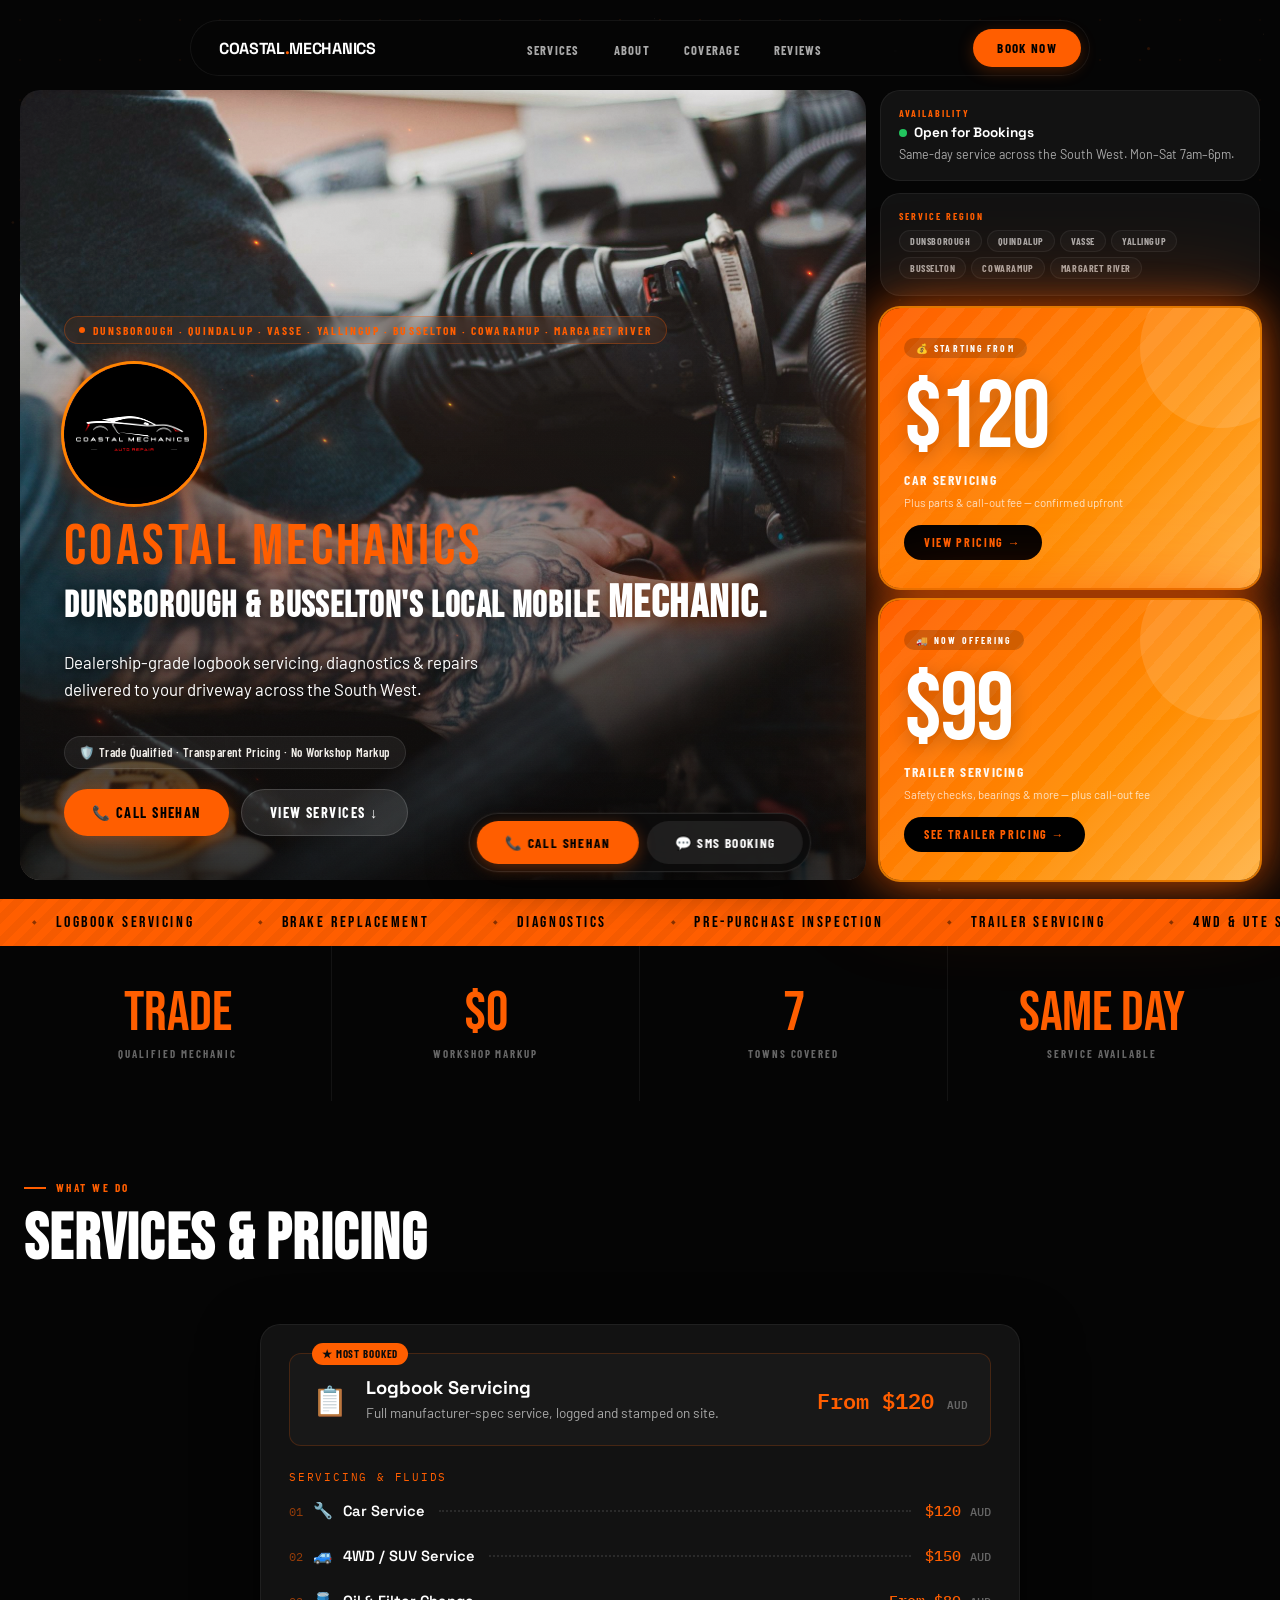
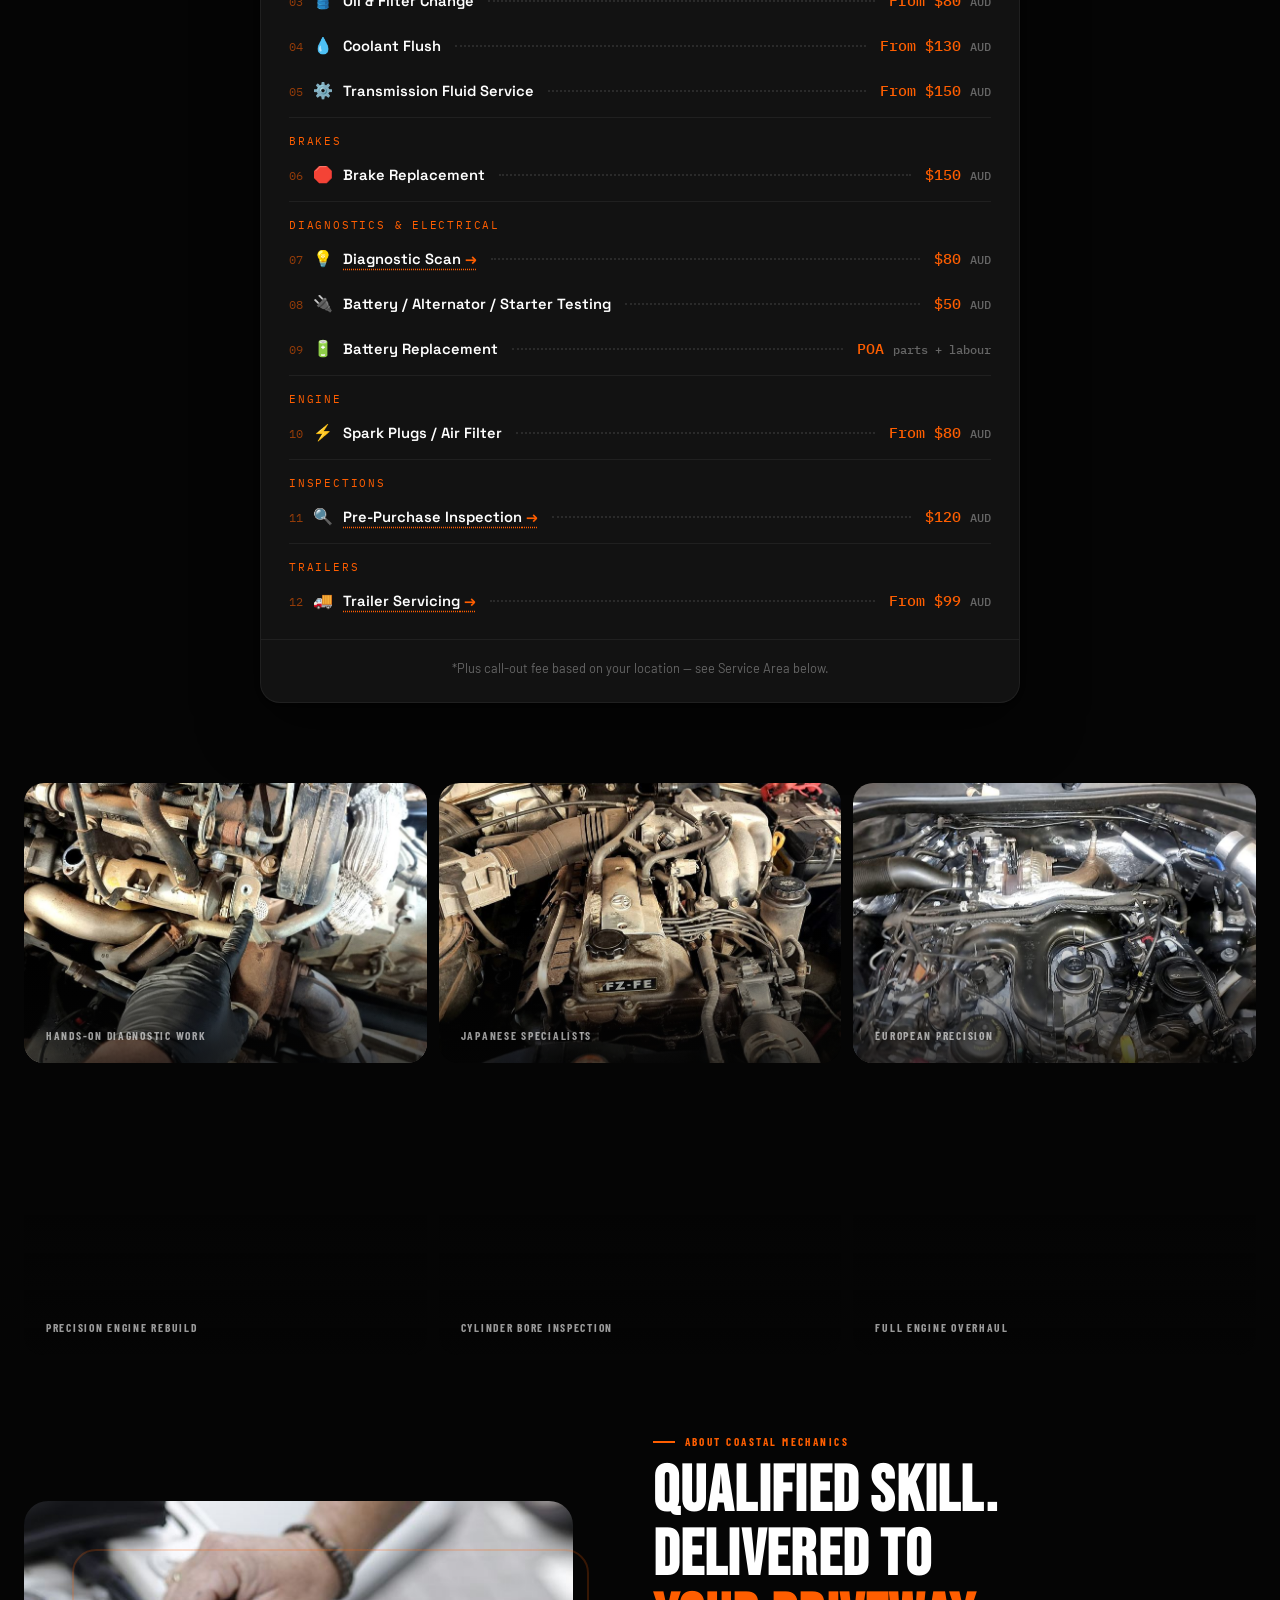
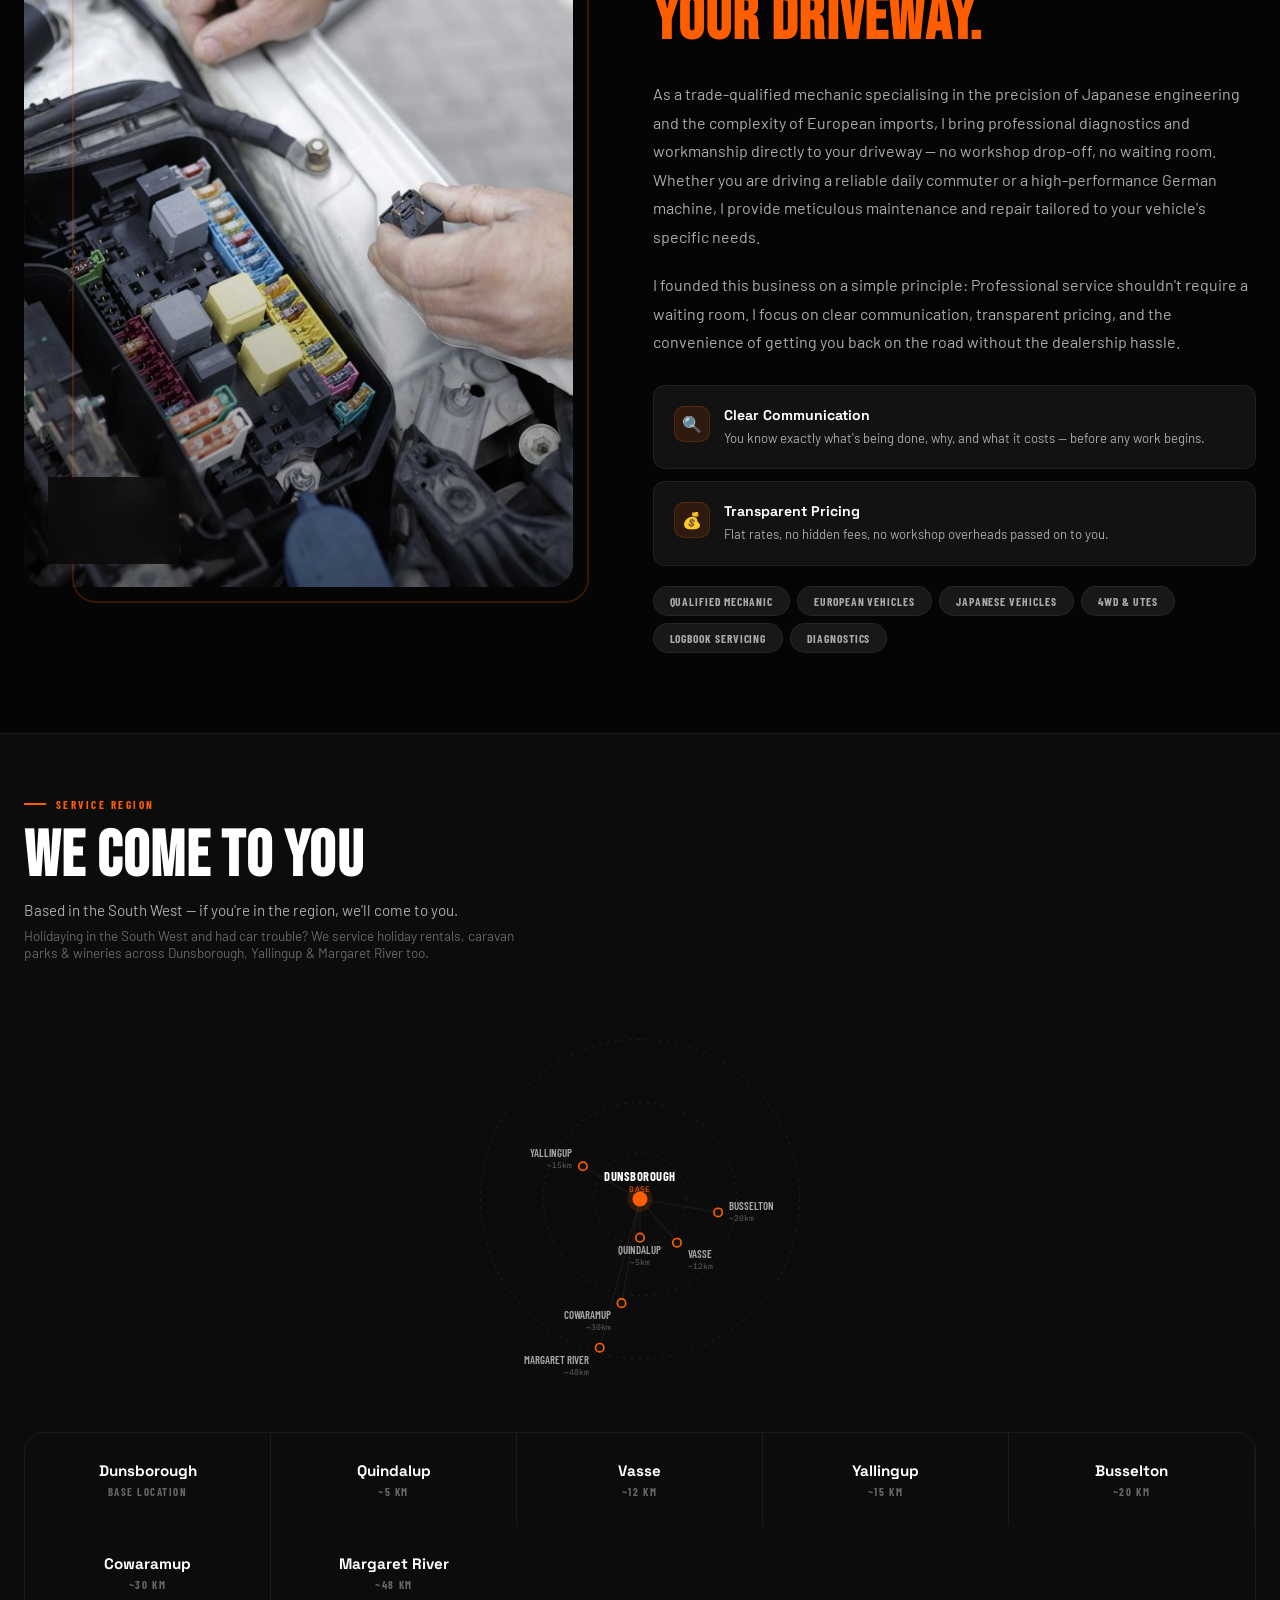
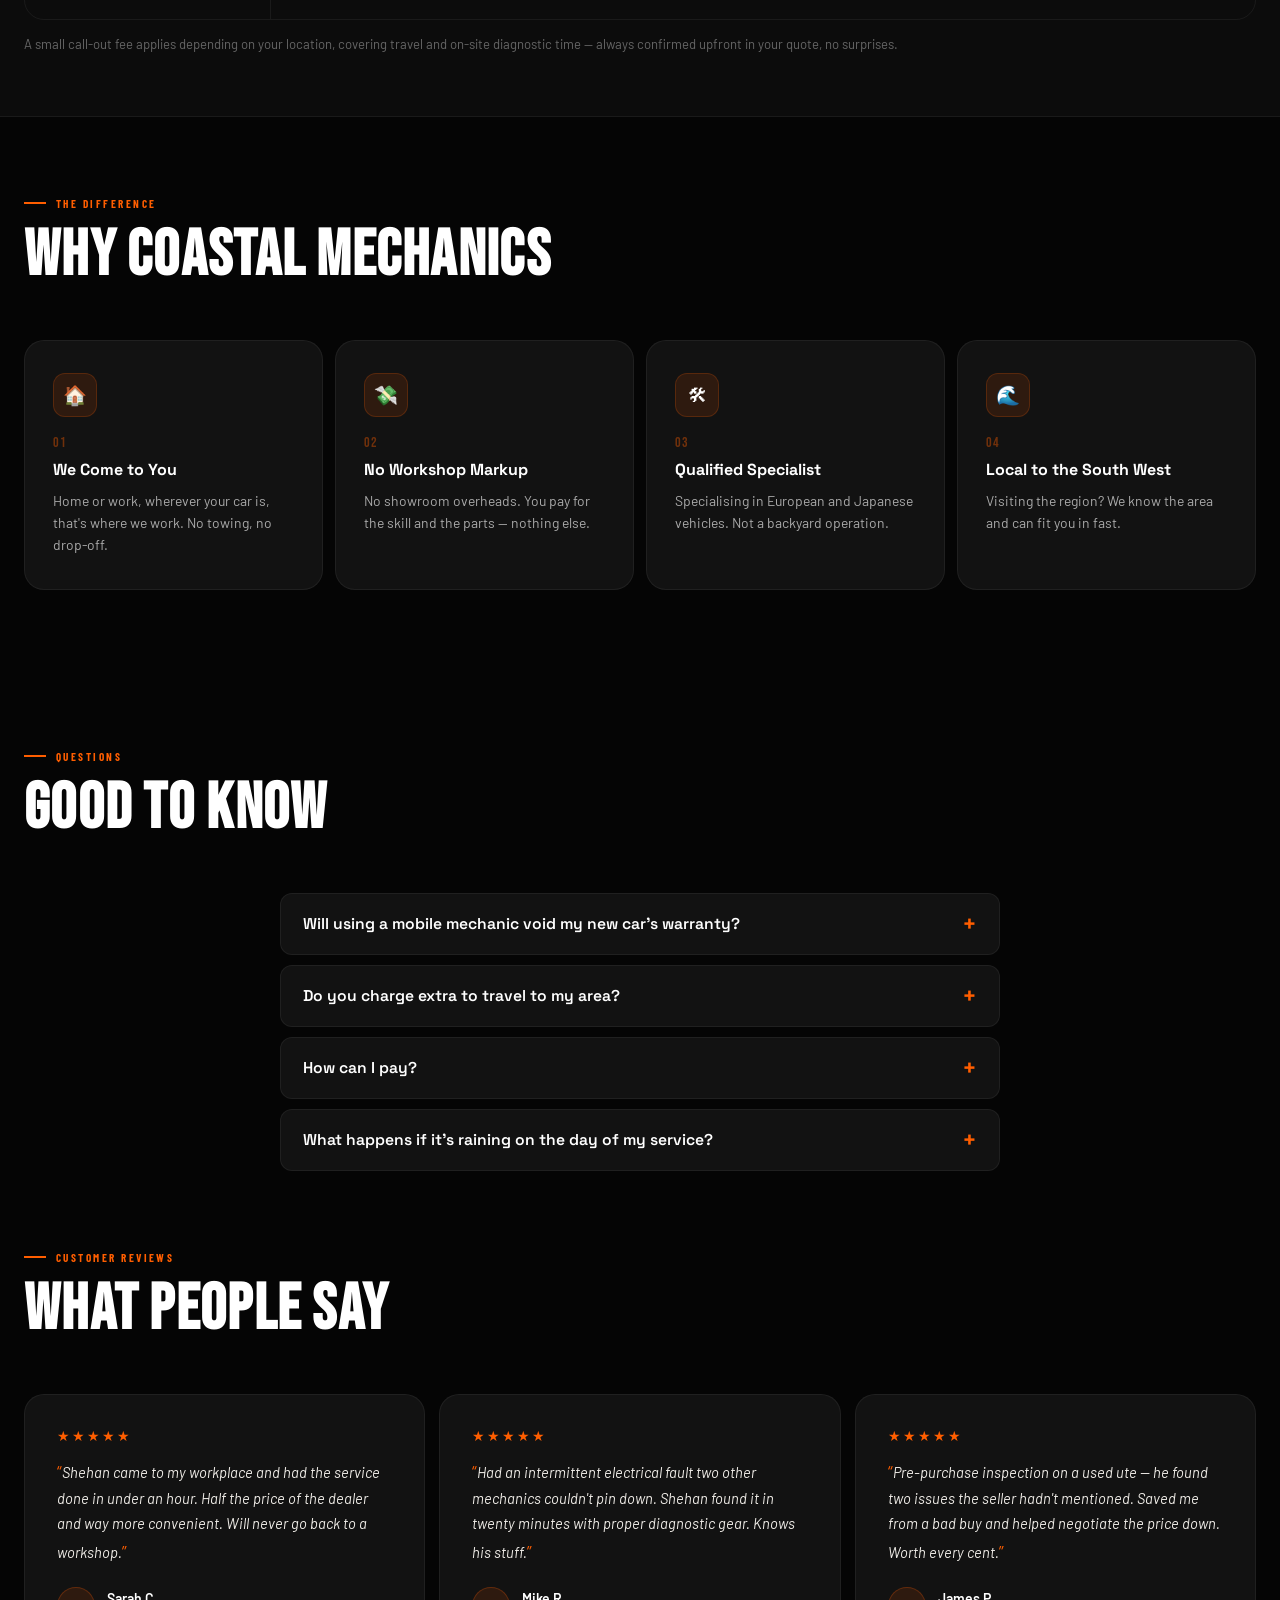
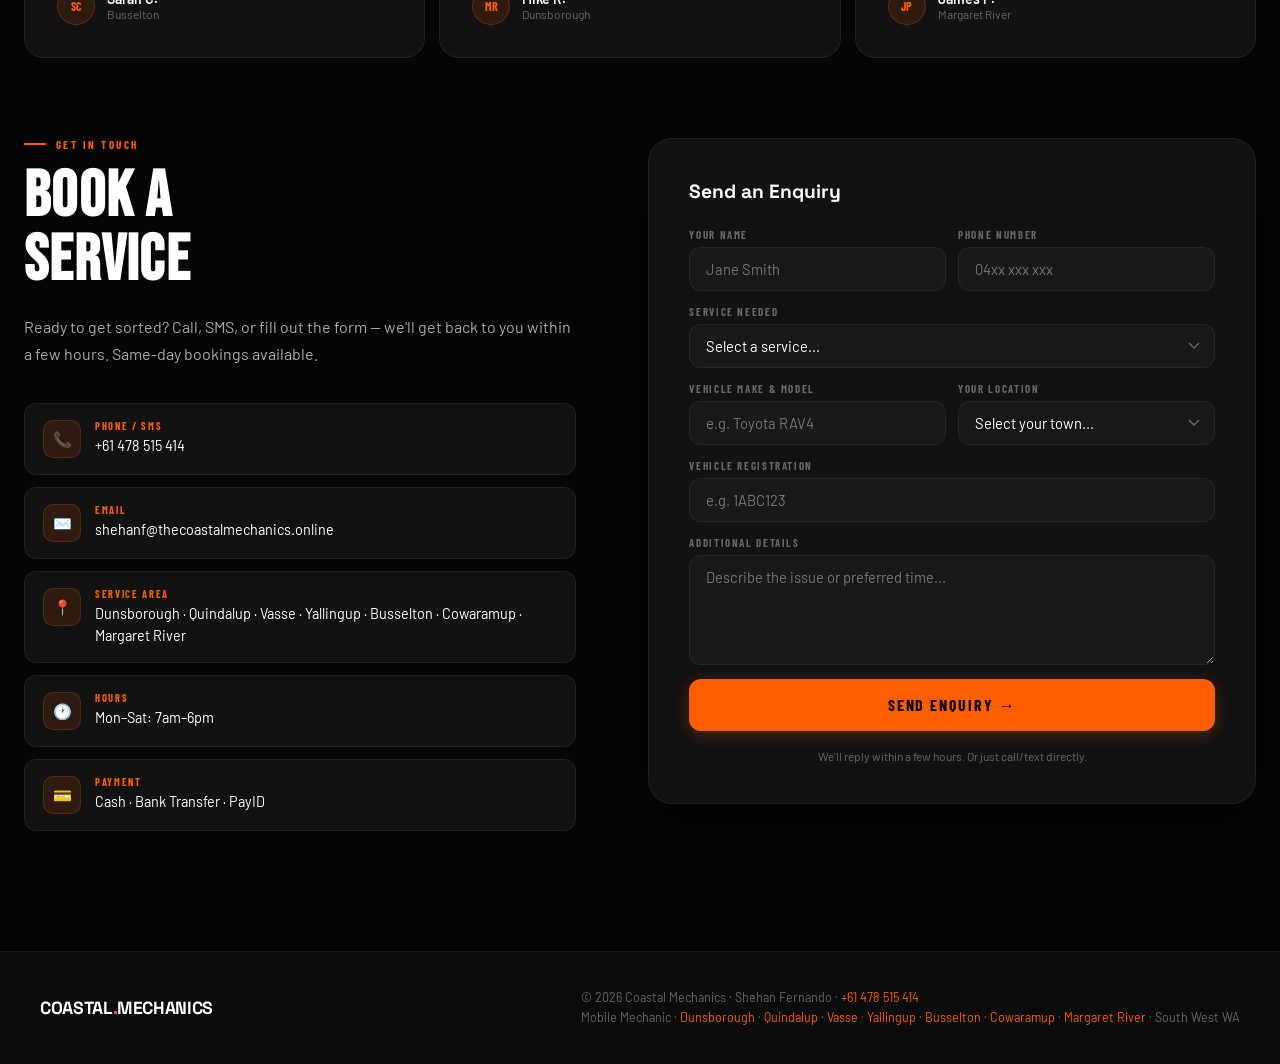
==== index.html @ 78f68d36 "Broaden SEO copy to capture "mechanic near me" search intent Title tags, meta descriptions, and H1s " ====
<!DOCTYPE html>
<html lang="en">
<head>
<meta charset="UTF-8">
<meta name="viewport" content="width=device-width, initial-scale=1.0">
<title>Mobile Mechanic in Busselton &amp; Dunsborough | Coastal Mechanics</title>
<link rel="icon" type="image/png" href="favicon.png">
<link rel="apple-touch-icon" href="favicon.png">
<meta name="description" content="Looking for a mechanic near you? Coastal Mechanics is your local mobile mechanic serving Dunsborough, Quindalup, Vasse, Yallingup, Busselton, Cowaramup &amp; Margaret River. Transparent pricing, no workshop markup. Call Shehan Fernando.">
<link rel="preconnect" href="https://fonts.googleapis.com">
<link rel="preconnect" href="https://fonts.gstatic.com" crossorigin>
<link href="https://fonts.googleapis.com/css2?family=Bebas+Neue&family=Barlow:wght@400;500;600&family=Barlow+Condensed:wght@500;600;700&family=Space+Grotesk:wght@400;500;700&family=IBM+Plex+Mono:wght@400;500;600&display=swap" rel="stylesheet">

<!-- SVG grain filter definition -->
<svg width="0" height="0" style="position:absolute">
  <filter id="grain">
    <feTurbulence type="fractalNoise" baseFrequency="0.65" numOctaves="3" stitchTiles="stitch"/>
    <feColorMatrix type="saturate" values="0"/>
    <feBlend in="SourceGraphic" mode="overlay" result="blend"/>
    <feComposite in="blend" in2="SourceGraphic" operator="in"/>
  </filter>
</svg>

<link rel="stylesheet" href="styles.css">

<!-- Google Analytics 4 -->
<script async src="https://www.googletagmanager.com/gtag/js?id=G-4KFB1P0VC6"></script>
<script>
  window.dataLayer = window.dataLayer || [];
  function gtag(){dataLayer.push(arguments);}
  gtag('js', new Date());
  gtag('config', 'G-4KFB1P0VC6');
</script>

<!-- LocalBusiness structured data for Google Search / Maps -->
<script type="application/ld+json">
{
  "@context": "https://schema.org",
  "@type": "AutoRepair",
  "name": "Coastal Mechanics",
  "description": "Mobile mechanic specialising in Japanese and European vehicles across Dunsborough, Quindalup, Vasse, Yallingup, Busselton, Cowaramup & Margaret River. We come to you.",
  "url": "https://thecoastalmechanics.online",
  "telephone": "+61478515414",
  "email": "shehanf@thecoastalmechanics.online",
  "image": "https://thecoastalmechanics.online/favicon.png",
  "priceRange": "$50-$150",
  "areaServed": [
    { "@type": "City", "name": "Dunsborough" },
    { "@type": "City", "name": "Quindalup" },
    { "@type": "City", "name": "Vasse" },
    { "@type": "City", "name": "Yallingup" },
    { "@type": "City", "name": "Busselton" },
    { "@type": "City", "name": "Cowaramup" },
    { "@type": "City", "name": "Margaret River" }
  ],
  "openingHoursSpecification": [
    {
      "@type": "OpeningHoursSpecification",
      "dayOfWeek": ["Monday","Tuesday","Wednesday","Thursday","Friday","Saturday"],
      "opens": "07:00",
      "closes": "18:00"
    }
  ],
  "paymentAccepted": "Cash, Bank Transfer, PayID",
  "makesOffer": [
    { "@type": "Offer", "itemOffered": { "@type": "Service", "name": "Car Service (Standard)" }, "price": "120", "priceCurrency": "AUD" },
    { "@type": "Offer", "itemOffered": { "@type": "Service", "name": "4WD / SUV / Van Service" }, "price": "150", "priceCurrency": "AUD" },
    { "@type": "Offer", "itemOffered": { "@type": "Service", "name": "Brake Replacement" }, "price": "150", "priceCurrency": "AUD" },
    { "@type": "Offer", "itemOffered": { "@type": "Service", "name": "Logbook Servicing" }, "priceSpecification": { "@type": "PriceSpecification", "minPrice": "120", "priceCurrency": "AUD" } },
    { "@type": "Offer", "itemOffered": { "@type": "Service", "name": "Oil & Filter Change" }, "priceSpecification": { "@type": "PriceSpecification", "minPrice": "80", "priceCurrency": "AUD" } },
    { "@type": "Offer", "itemOffered": { "@type": "Service", "name": "Coolant Flush" }, "priceSpecification": { "@type": "PriceSpecification", "minPrice": "130", "priceCurrency": "AUD" } },
    { "@type": "Offer", "itemOffered": { "@type": "Service", "name": "Transmission Fluid Service" }, "priceSpecification": { "@type": "PriceSpecification", "minPrice": "150", "priceCurrency": "AUD" } },
    { "@type": "Offer", "itemOffered": { "@type": "Service", "name": "Pre-Purchase Inspection" }, "price": "120", "priceCurrency": "AUD" },
    { "@type": "Offer", "itemOffered": { "@type": "Service", "name": "Diagnostic Scan" }, "price": "80", "priceCurrency": "AUD" },
    { "@type": "Offer", "itemOffered": { "@type": "Service", "name": "Battery / Alternator / Starter Testing" }, "price": "50", "priceCurrency": "AUD" },
    { "@type": "Offer", "itemOffered": { "@type": "Service", "name": "Spark Plugs / Air Filter" }, "priceSpecification": { "@type": "PriceSpecification", "minPrice": "80", "priceCurrency": "AUD" } }
  ]
}
</script>
</head>
<body>

<canvas id="fx"></canvas>

<!-- ── NAV ── -->
<nav id="nav">
  <a href="#" class="nav-logo">COASTAL<span>.</span>MECHANICS</a>
  <ul class="nav-links">
    <li><a href="#services">Services</a></li>
    <li><a href="#about">About</a></li>
    <li><a href="#areas">Coverage</a></li>
    <li><a href="#reviews">Reviews</a></li>
  </ul>
  <button class="nav-toggle" aria-label="Toggle menu">&#9776;</button>
  <a href="#contact" class="nav-cta">Book Now</a>
</nav>

<!-- ── HERO ── -->
<section id="hero">
  <div class="hero-main">
    <div class="hero-photo-tint"></div>
    <canvas id="hero-shader" aria-hidden="true"></canvas>
    <div class="hero-overlay"></div>
    <div class="hero-grain"></div>
    <div class="hero-content">
      <div class="hero-badge">Dunsborough · Quindalup · Vasse · Yallingup · Busselton · Cowaramup · Margaret River</div>
      <div class="hero-logo-wrap">
        <img src="assets/images/logo-circle.png" alt="Coastal Mechanics" class="hero-logo-img" draggable="false">
      </div>
      <div class="hero-brand">COASTAL MECHANICS</div>
      <h1 class="hero-title">
        Dunsborough &amp; Busselton's Local Mobile <span class="accent">Mechanic.</span>
      </h1>
      <p class="hero-sub">Dealership-grade logbook servicing, diagnostics &amp; repairs delivered to your driveway across the South West.</p>
      <div class="trust-line">🛡️ Trade Qualified · Transparent Pricing · No Workshop Markup</div>
      <div class="hero-ctas">
        <a href="tel:+61478515414" class="btn-p">📞 Call Shehan</a>
        <a href="#services" class="btn-s">View Services ↓</a>
      </div>
    </div>
  </div>

  <div class="hero-side">
    <div class="side-card reveal rv1">
      <div class="side-label">Availability</div>
      <div class="side-title"><span class="avail-dot"></span> Open for Bookings</div>
      <p>Same-day service across the South West. Mon–Sat 7am–6pm.</p>
    </div>
    <div class="side-card reveal rv2">
      <div class="side-label">Service Region</div>
      <div class="area-pills">
        <a href="mobile-mechanic-dunsborough.html" class="area-pill">Dunsborough</a>
        <a href="mobile-mechanic-quindalup.html" class="area-pill">Quindalup</a>
        <a href="mobile-mechanic-vasse.html" class="area-pill">Vasse</a>
        <a href="mobile-mechanic-yallingup.html" class="area-pill">Yallingup</a>
        <a href="mobile-mechanic-busselton.html" class="area-pill">Busselton</a>
        <a href="mobile-mechanic-cowaramup.html" class="area-pill">Cowaramup</a>
        <a href="mobile-mechanic-margaret-river.html" class="area-pill">Margaret River</a>
      </div>
    </div>
    <a href="#services" class="promo-card reveal rv3">
      <div class="promo-card-top">
        <div class="promo-card-badge">💰 Starting From</div>
      </div>
      <div class="promo-card-bottom">
        <div class="promo-card-num">$120</div>
        <div class="promo-card-label">Car Servicing</div>
        <div class="promo-card-sub">Plus parts &amp; call-out fee — confirmed upfront</div>
        <span class="promo-card-cta">View Pricing →</span>
      </div>
    </a>
    <a href="trailer-servicing.html" class="promo-card reveal rv3">
      <div class="promo-card-top">
        <div class="promo-card-badge">🚚 Now Offering</div>
      </div>
      <div class="promo-card-bottom">
        <div class="promo-card-num">$99</div>
        <div class="promo-card-label">Trailer Servicing</div>
        <div class="promo-card-sub">Safety checks, bearings &amp; more — plus call-out fee</div>
        <span class="promo-card-cta">See Trailer Pricing →</span>
      </div>
    </a>
  </div>
</section>

<!-- ── MARQUEE ── -->
<div class="promo-strip" aria-hidden="true">
  <div class="marquee-track">
    <div class="marquee-item">Logbook Servicing</div>
    <div class="marquee-item">Brake Replacement</div>
    <div class="marquee-item">Diagnostics</div>
    <div class="marquee-item">Pre-Purchase Inspection</div>
    <div class="marquee-item">Trailer Servicing</div>
    <div class="marquee-item">4WD &amp; Ute Service</div>
    <div class="marquee-item">Battery Replacement</div>
    <div class="marquee-item">We Come To You</div>
    <div class="marquee-item">No Workshop Markup</div>
    <div class="marquee-item">Japanese Specialists</div>
    <div class="marquee-item">European Specialists</div>
    <div class="marquee-item">Same-Day Available</div>
    <!-- duplicate for seamless loop -->
    <div class="marquee-item">Logbook Servicing</div>
    <div class="marquee-item">Brake Replacement</div>
    <div class="marquee-item">Diagnostics</div>
    <div class="marquee-item">Pre-Purchase Inspection</div>
    <div class="marquee-item">Trailer Servicing</div>
    <div class="marquee-item">4WD &amp; Ute Service</div>
    <div class="marquee-item">Battery Replacement</div>
    <div class="marquee-item">We Come To You</div>
    <div class="marquee-item">No Workshop Markup</div>
    <div class="marquee-item">Japanese Specialists</div>
    <div class="marquee-item">European Specialists</div>
    <div class="marquee-item">Same-Day Available</div>
  </div>
</div>

<!-- ── STATS ── -->
<div class="stats-row">
  <div class="stat-block reveal"><span class="stat-num">Trade</span><span class="stat-label">Qualified Mechanic</span></div>
  <div class="stat-block reveal rv1"><span class="stat-num">$0</span><span class="stat-label">Workshop Markup</span></div>
  <div class="stat-block reveal rv2"><span class="stat-num">7</span><span class="stat-label">Towns Covered</span></div>
  <div class="stat-block reveal rv3"><span class="stat-num">Same Day</span><span class="stat-label">Service Available</span></div>
</div>

<!-- ── SERVICES ── -->
<section id="services" class="section-wrap">
  <div class="section-eyebrow reveal">What We Do</div>
  <h2 class="section-title reveal">SERVICES &amp; PRICING</h2>
  <div class="docket reveal">

    <div class="docket-featured">
      <div class="docket-featured-badge">★ Most Booked</div>
      <div class="docket-featured-icon">📋</div>
      <div class="docket-featured-body">
        <div class="docket-featured-name">Logbook Servicing</div>
        <div class="docket-featured-desc">Full manufacturer-spec service, logged and stamped on site.</div>
      </div>
      <div class="docket-featured-price">From $120 <small>AUD</small></div>
    </div>
    <div class="docket-lines">
      <div class="docket-category">Servicing &amp; Fluids</div>
      <div class="docket-line"><span class="dl-no">01</span><span class="dl-icon">🔧</span><span class="dl-name">Car Service</span><span class="dl-dots"></span><span class="dl-price">$120 <small>AUD</small></span></div>
      <div class="docket-line"><span class="dl-no">02</span><span class="dl-icon">🚙</span><span class="dl-name">4WD / SUV Service</span><span class="dl-dots"></span><span class="dl-price">$150 <small>AUD</small></span></div>
      <div class="docket-line"><span class="dl-no">03</span><span class="dl-icon">🛢️</span><span class="dl-name">Oil &amp; Filter Change</span><span class="dl-dots"></span><span class="dl-price">From $80 <small>AUD</small></span></div>
      <div class="docket-line"><span class="dl-no">04</span><span class="dl-icon">💧</span><span class="dl-name">Coolant Flush</span><span class="dl-dots"></span><span class="dl-price">From $130 <small>AUD</small></span></div>
      <div class="docket-line"><span class="dl-no">05</span><span class="dl-icon">⚙️</span><span class="dl-name">Transmission Fluid Service</span><span class="dl-dots"></span><span class="dl-price">From $150 <small>AUD</small></span></div>

      <div class="docket-category">Brakes</div>
      <div class="docket-line"><span class="dl-no">06</span><span class="dl-icon">🛑</span><span class="dl-name">Brake Replacement</span><span class="dl-dots"></span><span class="dl-price">$150 <small>AUD</small></span></div>

      <div class="docket-category">Diagnostics &amp; Electrical</div>
      <a class="docket-line" href="car-diagnostics.html"><span class="dl-no">07</span><span class="dl-icon">💡</span><span class="dl-name">Diagnostic Scan</span><span class="dl-dots"></span><span class="dl-price">$80 <small>AUD</small></span></a>
      <div class="docket-line"><span class="dl-no">08</span><span class="dl-icon">🔌</span><span class="dl-name">Battery / Alternator / Starter Testing</span><span class="dl-dots"></span><span class="dl-price">$50 <small>AUD</small></span></div>
      <div class="docket-line"><span class="dl-no">09</span><span class="dl-icon">🔋</span><span class="dl-name">Battery Replacement</span><span class="dl-dots"></span><span class="dl-price">POA <small>parts + labour</small></span></div>

      <div class="docket-category">Engine</div>
      <div class="docket-line"><span class="dl-no">10</span><span class="dl-icon">⚡</span><span class="dl-name">Spark Plugs / Air Filter</span><span class="dl-dots"></span><span class="dl-price">From $80 <small>AUD</small></span></div>

      <div class="docket-category">Inspections</div>
      <a class="docket-line" href="pre-purchase-inspection.html"><span class="dl-no">11</span><span class="dl-icon">🔍</span><span class="dl-name">Pre-Purchase Inspection</span><span class="dl-dots"></span><span class="dl-price">$120 <small>AUD</small></span></a>

      <div class="docket-category">Trailers</div>
      <a class="docket-line" href="trailer-servicing.html"><span class="dl-no">12</span><span class="dl-icon">🚚</span><span class="dl-name">Trailer Servicing</span><span class="dl-dots"></span><span class="dl-price">From $99 <small>AUD</small></span></a>
    </div>
    <div class="docket-foot">      <p class="pricing-note">*Plus call-out fee based on your location — see Service Area below.</p>
    </div>

  </div>
</section>

<!-- ── GALLERY ── -->
<div class="gallery-section">
  <div class="gallery-grid">
    <div class="gimg reveal">
      <img
        src="assets/gallery/hands-on-diagnostic-repair.jpg"
        alt="Mobile mechanic hands-on diagnostic repair work under the bonnet"
        loading="lazy" decoding="async"
      >
      <div class="gimg-overlay"></div>
      <div class="gimg-cap"><span>Hands-On Diagnostic Work</span></div>
    </div>
    <div class="gimg reveal rv1">
      <img
        src="assets/gallery/toyota-engine-service.jpg"
        alt="Toyota engine bay during a service"
        loading="lazy" decoding="async"
      >
      <div class="gimg-overlay"></div>
      <div class="gimg-cap"><span>Japanese Specialists</span></div>
    </div>
    <div class="gimg reveal rv2">
      <img
        src="assets/gallery/european-engine-diagnostics.jpg"
        alt="European engine bay during diagnostics"
        loading="lazy" decoding="async"
      >
      <div class="gimg-overlay"></div>
      <div class="gimg-cap"><span>European Precision</span></div>
    </div>
    <div class="gimg reveal">
      <img
        src="assets/gallery/precision-engine-rebuild.jpg"
        alt="Close-up of a cylinder head gasket during an engine rebuild"
        loading="lazy" decoding="async"
      >
      <div class="gimg-overlay"></div>
      <div class="gimg-cap"><span>Precision Engine Rebuild</span></div>
    </div>
    <div class="gimg reveal rv1">
      <img
        src="assets/gallery/cylinder-bore-inspection.jpg"
        alt="Cylinder bore inspection during an engine rebuild"
        loading="lazy" decoding="async"
      >
      <div class="gimg-overlay"></div>
      <div class="gimg-cap"><span>Cylinder Bore Inspection</span></div>
    </div>
    <div class="gimg reveal rv2">
      <img
        src="assets/gallery/full-engine-overhaul.jpg"
        alt="Engine removed from vehicle during a full overhaul"
        loading="lazy" decoding="async"
      >
      <div class="gimg-overlay"></div>
      <div class="gimg-cap"><span>Full Engine Overhaul</span></div>
    </div>
  </div>
</div>

<!-- ── ABOUT ── -->
<section id="about">
  <div class="about-img-wrap reveal">
    <div class="about-img-frame">
      <img
        src="assets/images/about-photo.jpg"
        alt="Mechanic working on vehicle fuse box"
        loading="lazy" decoding="async"
      >
      <div class="about-img-overlay"></div>
    </div>
    <div class="about-badge">
      <div class="about-badge-num">✓</div>
      <div class="about-badge-label">Trade Qualified</div>
    </div>
  </div>

  <div class="about-content">
    <div class="section-eyebrow reveal">About Coastal Mechanics</div>
    <h2 class="section-title reveal">QUALIFIED SKILL.<br>DELIVERED TO<br><span style="color:var(--orange)">YOUR DRIVEWAY.</span></h2>

    <p class="reveal">As a trade-qualified mechanic specialising in the precision of Japanese engineering and the complexity of European imports, I bring professional diagnostics and workmanship directly to your driveway — no workshop drop-off, no waiting room. Whether you are driving a reliable daily commuter or a high-performance German machine, I provide meticulous maintenance and repair tailored to your vehicle's specific needs.</p>

    <p class="reveal rv1">I founded this business on a simple principle: Professional service shouldn't require a waiting room. I focus on clear communication, transparent pricing, and the convenience of getting you back on the road without the dealership hassle.</p>

    <div class="about-principle reveal rv2">
      <div class="about-principle-icon">🔍</div>
      <div class="about-principle-text">
        <strong>Clear Communication</strong>
        <span>You know exactly what's being done, why, and what it costs — before any work begins.</span>
      </div>
    </div>
    <div class="about-principle reveal rv3">
      <div class="about-principle-icon">💰</div>
      <div class="about-principle-text">
        <strong>Transparent Pricing</strong>
        <span>Flat rates, no hidden fees, no workshop overheads passed on to you.</span>
      </div>
    </div>

    <div class="about-tags reveal rv2">
      <span class="about-tag">Qualified Mechanic</span>
      <span class="about-tag">European Vehicles</span>
      <span class="about-tag">Japanese Vehicles</span>
      <span class="about-tag">4WD &amp; Utes</span>
      <span class="about-tag">Logbook Servicing</span>
      <span class="about-tag">Diagnostics</span>
    </div>
  </div>
</section>

<!-- ── COVERAGE ── -->
<div id="areas">
  <div class="areas-inner">
    <div class="section-eyebrow reveal">Service Region</div>
    <h2 class="section-title reveal" style="margin-bottom:0">WE COME TO YOU</h2>
    <p style="color:var(--lgrey);font-size:0.95rem;margin-top:12px;" class="reveal rv1">Based in the South West — if you're in the region, we'll come to you.</p>
    <p style="color:var(--grey);font-size:0.85rem;margin-top:8px;max-width:520px;" class="reveal rv2">Holidaying in the South West and had car trouble? We service holiday rentals, caravan parks &amp; wineries across Dunsborough, Yallingup &amp; Margaret River too.</p>

    <div class="coverage-radar reveal rv2">
      <svg viewBox="0 0 500 470" role="img" aria-label="Map showing Coastal Mechanics service area radiating from Dunsborough, covering Quindalup, Vasse, Yallingup, Busselton, Cowaramup and Margaret River">
        <circle cx="250" cy="250" r="55" fill="none" stroke="var(--border-h)" stroke-width="1" stroke-dasharray="3 6"/>
        <circle cx="250" cy="250" r="115" fill="none" stroke="var(--border-h)" stroke-width="1" stroke-dasharray="3 6"/>
        <circle cx="250" cy="250" r="190" fill="none" stroke="var(--border-h)" stroke-width="1" stroke-dasharray="3 6"/>

        <line x1="250" y1="250" x2="250" y2="296" stroke="var(--border)" stroke-width="1.5"/>
        <line x1="250" y1="250" x2="294" y2="302" stroke="var(--border)" stroke-width="1.5"/>
        <line x1="250" y1="250" x2="182" y2="211" stroke="var(--border)" stroke-width="1.5"/>
        <line x1="250" y1="250" x2="343" y2="266" stroke="var(--border)" stroke-width="1.5"/>
        <line x1="250" y1="250" x2="228" y2="374" stroke="var(--border)" stroke-width="1.5"/>
        <line x1="250" y1="250" x2="202" y2="427" stroke="var(--border)" stroke-width="1.5"/>

        <circle cx="250" cy="250" r="15" fill="var(--orange)" opacity="0.15"/>
        <circle cx="250" cy="250" r="9" fill="var(--orange)"/>
        <text x="250" y="228" text-anchor="middle" style="font-family:'Barlow Condensed',sans-serif;font-weight:700;font-size:15px;fill:var(--white);letter-spacing:0.04em;">DUNSBOROUGH</text>
        <text x="250" y="242" text-anchor="middle" style="font-family:'IBM Plex Mono',monospace;font-size:9px;fill:var(--orange);letter-spacing:0.06em;">BASE</text>

        <circle cx="250" cy="296" r="5" fill="var(--panel)" stroke="var(--orange)" stroke-width="2"/>
        <text x="250" y="316" text-anchor="middle" style="font-family:'Barlow Condensed',sans-serif;font-weight:600;font-size:13px;fill:var(--lgrey);">QUINDALUP</text>
        <text x="250" y="329" text-anchor="middle" style="font-family:'IBM Plex Mono',monospace;font-size:9px;fill:var(--grey);">~5km</text>

        <circle cx="294" cy="302" r="5" fill="var(--panel)" stroke="var(--orange)" stroke-width="2"/>
        <text x="307" y="320" text-anchor="start" style="font-family:'Barlow Condensed',sans-serif;font-weight:600;font-size:13px;fill:var(--lgrey);">VASSE</text>
        <text x="307" y="333" text-anchor="start" style="font-family:'IBM Plex Mono',monospace;font-size:9px;fill:var(--grey);">~12km</text>

        <circle cx="182" cy="211" r="5" fill="var(--panel)" stroke="var(--orange)" stroke-width="2"/>
        <text x="169" y="200" text-anchor="end" style="font-family:'Barlow Condensed',sans-serif;font-weight:600;font-size:13px;fill:var(--lgrey);">YALLINGUP</text>
        <text x="169" y="213" text-anchor="end" style="font-family:'IBM Plex Mono',monospace;font-size:9px;fill:var(--grey);">~15km</text>

        <circle cx="343" cy="266" r="5" fill="var(--panel)" stroke="var(--orange)" stroke-width="2"/>
        <text x="356" y="263" text-anchor="start" style="font-family:'Barlow Condensed',sans-serif;font-weight:600;font-size:13px;fill:var(--lgrey);">BUSSELTON</text>
        <text x="356" y="276" text-anchor="start" style="font-family:'IBM Plex Mono',monospace;font-size:9px;fill:var(--grey);">~20km</text>

        <circle cx="228" cy="374" r="5" fill="var(--panel)" stroke="var(--orange)" stroke-width="2"/>
        <text x="215" y="393" text-anchor="end" style="font-family:'Barlow Condensed',sans-serif;font-weight:600;font-size:13px;fill:var(--lgrey);">COWARAMUP</text>
        <text x="215" y="406" text-anchor="end" style="font-family:'IBM Plex Mono',monospace;font-size:9px;fill:var(--grey);">~30km</text>

        <circle cx="202" cy="427" r="5" fill="var(--panel)" stroke="var(--orange)" stroke-width="2"/>
        <text x="189" y="446" text-anchor="end" style="font-family:'Barlow Condensed',sans-serif;font-weight:600;font-size:13px;fill:var(--lgrey);">MARGARET RIVER</text>
        <text x="189" y="459" text-anchor="end" style="font-family:'IBM Plex Mono',monospace;font-size:9px;fill:var(--grey);">~48km</text>
      </svg>
    </div>

    <div class="areas-grid reveal rv2">
      <div class="area-cell"><div class="area-cell-name"><a href="mobile-mechanic-dunsborough.html" class="area-cell-link">Dunsborough</a></div><div class="area-cell-dist">Base Location</div></div>
      <div class="area-cell"><div class="area-cell-name"><a href="mobile-mechanic-quindalup.html" class="area-cell-link">Quindalup</a></div><div class="area-cell-dist">~5 km</div></div>
      <div class="area-cell"><div class="area-cell-name"><a href="mobile-mechanic-vasse.html" class="area-cell-link">Vasse</a></div><div class="area-cell-dist">~12 km</div></div>
      <div class="area-cell"><div class="area-cell-name"><a href="mobile-mechanic-yallingup.html" class="area-cell-link">Yallingup</a></div><div class="area-cell-dist">~15 km</div></div>
      <div class="area-cell"><div class="area-cell-name"><a href="mobile-mechanic-busselton.html" class="area-cell-link">Busselton</a></div><div class="area-cell-dist">~20 km</div></div>
      <div class="area-cell"><div class="area-cell-name"><a href="mobile-mechanic-cowaramup.html" class="area-cell-link">Cowaramup</a></div><div class="area-cell-dist">~30 km</div></div>
      <div class="area-cell"><div class="area-cell-name"><a href="mobile-mechanic-margaret-river.html" class="area-cell-link">Margaret River</a></div><div class="area-cell-dist">~48 km</div></div>
    </div>
    <p style="color:var(--grey);font-size:0.82rem;margin-top:16px;" class="reveal rv3">A small call-out fee applies depending on your location, covering travel and on-site diagnostic time — always confirmed upfront in your quote, no surprises.</p>
  </div>
</div>

<!-- ── WHY US ── -->
<section class="section-wrap">
  <div class="section-eyebrow reveal">The Difference</div>
  <h2 class="section-title reveal">WHY COASTAL MECHANICS</h2>
  <div class="why-grid">
    <div class="why-card reveal">
      <div class="why-icon">🏠</div>
      <div class="why-num">01</div>
      <div class="why-title">We Come to You</div>
      <div class="why-desc">Home or work, wherever your car is, that's where we work. No towing, no drop-off.</div>
    </div>
    <div class="why-card reveal rv1">
      <div class="why-icon">💸</div>
      <div class="why-num">02</div>
      <div class="why-title">No Workshop Markup</div>
      <div class="why-desc">No showroom overheads. You pay for the skill and the parts — nothing else.</div>
    </div>
    <div class="why-card reveal rv2">
      <div class="why-icon">🛠</div>
      <div class="why-num">03</div>
      <div class="why-title">Qualified Specialist</div>
      <div class="why-desc">Specialising in European and Japanese vehicles. Not a backyard operation.</div>
    </div>
    <div class="why-card reveal rv3">
      <div class="why-icon">🌊</div>
      <div class="why-num">04</div>
      <div class="why-title">Local to the South West</div>
      <div class="why-desc">Visiting the region? We know the area and can fit you in fast.</div>
    </div>
  </div>
</section>

<!-- ── FAQ ── -->
<section class="section-wrap">
  <div class="section-eyebrow reveal">Questions</div>
  <h2 class="section-title reveal">GOOD TO KNOW</h2>
  <div class="faq-list">
    <details class="faq-item reveal">
      <summary>Will using a mobile mechanic void my new car's warranty?</summary>
      <p>No. Under Australian Consumer Law, you're entitled to choose your own repairer. We use manufacturer-spec parts and stamp your logbook, so your warranty stays fully protected.</p>
    </details>
    <details class="faq-item reveal rv1">
      <summary>Do you charge extra to travel to my area?</summary>
      <p>A small call-out fee applies depending on your location, covering travel and on-site diagnostic time. It's always confirmed upfront in your quote — no surprises on the day.</p>
    </details>
    <details class="faq-item reveal rv2">
      <summary>How can I pay?</summary>
      <p>Cash, bank transfer, or PayID — whatever's easiest for you.</p>
    </details>
    <details class="faq-item reveal rv3">
      <summary>What happens if it's raining on the day of my service?</summary>
      <p>Light rain usually isn't a problem. For more severe weather, we'll get in touch to reschedule at no cost to you — safety first, for your car and for us.</p>
    </details>
  </div>
</section>

<!-- ── REVIEWS ── -->
<section id="reviews">
  <div class="section-eyebrow reveal">Customer Reviews</div>
  <h2 class="section-title reveal">WHAT PEOPLE SAY</h2>
  <div class="reviews-grid">
    <div class="review-card reveal">
      <div>
        <div class="review-stars">★★★★★</div>
        <p class="review-text">Shehan came to my workplace and had the service done in under an hour. Half the price of the dealer and way more convenient. Will never go back to a workshop.</p>
      </div>
      <div class="review-line">
        <div class="review-av">SC</div>
        <div><div class="review-name">Sarah C.</div><div class="review-loc">Busselton</div></div>
      </div>
    </div>
    <div class="review-card reveal rv1">
      <div>
        <div class="review-stars">★★★★★</div>
        <p class="review-text">Had an intermittent electrical fault two other mechanics couldn't pin down. Shehan found it in twenty minutes with proper diagnostic gear. Knows his stuff.</p>
      </div>
      <div class="review-line">
        <div class="review-av">MR</div>
        <div><div class="review-name">Mike R.</div><div class="review-loc">Dunsborough</div></div>
      </div>
    </div>
    <div class="review-card reveal rv2">
      <div>
        <div class="review-stars">★★★★★</div>
        <p class="review-text">Pre-purchase inspection on a used ute — he found two issues the seller hadn't mentioned. Saved me from a bad buy and helped negotiate the price down. Worth every cent.</p>
      </div>
      <div class="review-line">
        <div class="review-av">JP</div>
        <div><div class="review-name">James P.</div><div class="review-loc">Margaret River</div></div>
      </div>
    </div>
  </div>
</section>

<!-- ── CONTACT ── -->
<section id="contact">
  <div class="contact-info">
    <div class="section-eyebrow reveal">Get In Touch</div>
    <h2 class="section-title reveal">BOOK A<br>SERVICE</h2>
    <p class="reveal">Ready to get sorted? Call, SMS, or fill out the form — we'll get back to you within a few hours. Same-day bookings available.</p>
    <div class="contact-details">
      <div class="contact-detail reveal">
        <div class="contact-icon">📞</div>
        <div>
          <div class="contact-dt-label">Phone / SMS</div>
          <div class="contact-dt-val"><a href="tel:+61478515414">+61 478 515 414</a></div>
        </div>
      </div>
      <div class="contact-detail reveal rv1">
        <div class="contact-icon">✉️</div>
        <div>
          <div class="contact-dt-label">Email</div>
          <div class="contact-dt-val"><a href="mailto:shehanf@thecoastalmechanics.online">shehanf@thecoastalmechanics.online</a></div>
        </div>
      </div>
      <div class="contact-detail reveal rv2">
        <div class="contact-icon">📍</div>
        <div>
          <div class="contact-dt-label">Service Area</div>
          <div class="contact-dt-val">Dunsborough · Quindalup · Vasse · Yallingup · Busselton · Cowaramup · Margaret River</div>
        </div>
      </div>
      <div class="contact-detail reveal rv3">
        <div class="contact-icon">🕐</div>
        <div>
          <div class="contact-dt-label">Hours</div>
          <div class="contact-dt-val">Mon–Sat: 7am–6pm</div>
        </div>
      </div>
      <div class="contact-detail reveal rv4">
        <div class="contact-icon">💳</div>
        <div>
          <div class="contact-dt-label">Payment</div>
          <div class="contact-dt-val">Cash · Bank Transfer · PayID</div>
        </div>
      </div>
    </div>
  </div>

  <div class="form-wrap reveal">
    <h3>Send an Enquiry</h3>
    <form class="contact-form" action="https://formspree.io/f/mojpdddd" method="POST" onsubmit="handleSubmit(event)">
      <div class="form-row">
        <div class="form-group">
          <label for="name">Your Name</label>
          <input type="text" id="name" name="name" placeholder="Jane Smith" required autocomplete="name">
        </div>
        <div class="form-group">
          <label for="phone">Phone Number</label>
          <input type="tel" id="phone" name="phone" placeholder="04xx xxx xxx" required autocomplete="tel">
        </div>
      </div>
      <div class="form-group">
        <label for="service">Service Needed</label>
        <select id="service" name="service">
          <option value="" disabled selected>Select a service...</option>
          <option>Logbook Servicing — From $120</option>
          <option>Car Service (Standard) — $120</option>
          <option>4WD / SUV / Van Service — $150</option>
          <option>Oil &amp; Filter Change — From $80</option>
          <option>Coolant Flush — From $130</option>
          <option>Transmission Fluid Service — From $150</option>
          <option>Brake Replacement — $150</option>
          <option>Diagnostic Scan — $80</option>
          <option>Battery / Alternator / Starter Testing — $50</option>
          <option>Battery Replacement</option>
          <option>Spark Plugs / Air Filter — From $80</option>
          <option>Pre-Purchase Inspection — $120</option>
          <option>Trailer Servicing — From $99</option>
          <option>Other / Not Sure</option>
        </select>
      </div>
      <div class="form-row">
        <div class="form-group">
          <label for="vehicle">Vehicle Make &amp; Model</label>
          <input type="text" id="vehicle" name="vehicle" placeholder="e.g. Toyota RAV4" autocomplete="off">
        </div>
        <div class="form-group">
          <label for="location">Your Location</label>
          <select id="location" name="location">
            <option value="" disabled selected>Select your town...</option>
            <option>Dunsborough</option>
            <option>Quindalup</option>
            <option>Vasse</option>
            <option>Yallingup</option>
            <option>Busselton</option>
            <option>Cowaramup</option>
            <option>Margaret River</option>
          </select>
        </div>
      </div>
      <div class="form-group">
        <label for="rego">Vehicle Registration</label>
        <input type="text" id="rego" name="rego" placeholder="e.g. 1ABC123" autocomplete="off">
      </div>
      <div class="form-group">
        <label for="details">Additional Details</label>
        <textarea id="details" name="details" placeholder="Describe the issue or preferred time..."></textarea>
      </div>
      <button type="submit" class="form-submit">Send Enquiry →</button>
      <p class="form-note">We'll reply within a few hours. Or just call/text directly.</p>
    </form>
  </div>
</section>

<!-- ── FOOTER ── -->
<footer>
  <div class="footer-logo">COASTAL<span>.</span>MECHANICS</div>
  <p>
    © 2026 Coastal Mechanics · Shehan Fernando · <a href="tel:+61478515414">+61 478 515 414</a><br>
    Mobile Mechanic · <a href="mobile-mechanic-dunsborough.html">Dunsborough</a> · <a href="mobile-mechanic-quindalup.html">Quindalup</a> · <a href="mobile-mechanic-vasse.html">Vasse</a> · <a href="mobile-mechanic-yallingup.html">Yallingup</a> · <a href="mobile-mechanic-busselton.html">Busselton</a> · <a href="mobile-mechanic-cowaramup.html">Cowaramup</a> · <a href="mobile-mechanic-margaret-river.html">Margaret River</a> · South West WA
  </p>
</footer>

<!-- ── FLOATING ACTION BAR ── -->
<div class="fab">
  <a href="tel:+61478515414" class="fab-btn fab-call">📞 Call Shehan</a>
  <a href="sms:+61478515414?body=Hi%20Shehan%2C%20I%27d%20like%20a%20quote%20for%20a%20service." class="fab-btn fab-sms">💬 SMS Booking</a>
</div>

<script src="script.js"></script>
</body>
</html>
---- styles.css ----
/* ── RESET & TOKENS ── */
*, *::before, *::after { box-sizing: border-box; margin: 0; padding: 0; }

:root {
  --black:    #050505;
  --charcoal: #0c0c0c;
  --steel:    #181818;
  --panel:    #121212;
  --surface:  #1e1e1e;
  --orange:   #ff5e00;
  --orange-h: #ff7a20;
  --orange-dim: rgba(255,94,0,0.12);
  --orange-glow: rgba(255,94,0,0.2);
  --white:    #ffffff;
  --offwhite: #f0ede8;
  --grey:     #666;
  --lgrey:    #aaa;
  --border:   rgba(255,255,255,0.06);
  --border-h: rgba(255,255,255,0.1);
  --shadow-card: 0 1px 3px rgba(0,0,0,0.5), 0 8px 32px rgba(0,0,0,0.4);
  --shadow-elevated: 0 2px 6px rgba(0,0,0,0.6), 0 20px 60px rgba(0,0,0,0.5);
  --radius-card: 20px;
  --radius-sm: 12px;
}

html { scroll-behavior: smooth; }
body {
  background: var(--black);
  color: var(--white);
  font-family: 'Barlow', sans-serif;
  overflow-x: hidden;
  -webkit-font-smoothing: antialiased;
}

/* ── DOT TEXTURE ── */
body::before {
  content: '';
  position: fixed; inset: 0; z-index: 0; pointer-events: none;
  background-image: radial-gradient(rgba(255,94,0,0.1) 1px, transparent 1px);
  background-size: 40px 40px;
  mask-image: radial-gradient(ellipse 80% 80% at 50% 0%, black 0%, transparent 100%);
}

/* ── PARTICLE CANVAS ── */
#fx { position:fixed; inset:0; pointer-events:none; z-index:0; opacity:0.25; }

/* ═══════════════════════════════════════════
   NAV
═══════════════════════════════════════════ */
nav {
  position: fixed;
  top: 20px; left: 50%; transform: translateX(-50%);
  z-index: 1000;
  display: flex; align-items: center; justify-content: space-between; gap: 32px;
  padding: 8px 8px 8px 28px;
  background: rgba(6,6,6,0.72);
  backdrop-filter: blur(24px) saturate(180%);
  -webkit-backdrop-filter: blur(24px) saturate(180%);
  border: 1px solid var(--border);
  border-radius: 100px;
  width: min(900px, calc(100vw - 32px));
  transition: background 0.3s, border-color 0.3s;
}
nav.scrolled { background: rgba(6,6,6,0.92); border-color: var(--border-h); }

.nav-toggle {
  display: none;
  background: transparent; border: 1px solid var(--border-h); border-radius: 8px;
  width: 36px; height: 36px; color: var(--white); font-size: 1.1rem;
  cursor: pointer; align-items: center; justify-content: center; flex-shrink: 0;
}
.nav-toggle:hover { border-color: rgba(255,94,0,0.35); color: var(--orange); }

.nav-logo {
  font-family: 'Space Grotesk', sans-serif;
  font-size: 1rem; font-weight: 700;
  color: var(--white); text-decoration: none; white-space: nowrap; letter-spacing: -0.02em;
}
.nav-logo span { color: var(--orange); }

.nav-links { display: flex; gap: 2px; list-style: none; }
.nav-links a {
  font-family: 'Barlow Condensed', sans-serif;
  font-size: 0.78rem; font-weight: 700;
  letter-spacing: 0.1em; text-transform: uppercase;
  color: var(--lgrey); text-decoration: none;
  padding: 7px 16px; border-radius: 100px;
  transition: color 0.2s, background 0.2s;
}
.nav-links a:hover { color: var(--white); background: rgba(255,255,255,0.07); }
.nav-links a:focus-visible { outline: 2px solid var(--orange); outline-offset: 2px; }

.nav-cta {
  background: var(--orange); color: #000 !important;
  font-family: 'Barlow Condensed', sans-serif;
  font-size: 0.82rem; font-weight: 700;
  letter-spacing: 0.1em; text-transform: uppercase;
  padding: 11px 24px; border-radius: 100px; text-decoration: none;
  transition: background 0.2s, transform 0.15s, box-shadow 0.2s;
  box-shadow: 0 4px 16px rgba(255,94,0,0.25);
  white-space: nowrap;
}
.nav-cta:hover { background: var(--orange-h); transform: scale(1.03); box-shadow: 0 6px 24px rgba(255,94,0,0.4); }
.nav-cta:focus-visible { outline: 2px solid var(--orange); outline-offset: 3px; }

/* ═══════════════════════════════════════════
   HERO
═══════════════════════════════════════════ */
#hero {
  position: relative; z-index: 1;
  /* full-viewport wrapper — no max-width so grid fills the screen */
  width: 100%; padding: 90px 20px 20px;
  display: grid;
  grid-template-columns: 1fr 380px;
  gap: 14px;
  box-sizing: border-box;
  min-height: 100svh;
}

.hero-main {
  position: relative;
  border-radius: 20px; overflow: hidden;
  /* landscape-friendly: fills available height minus top/bottom padding */
  min-height: calc(100svh - 110px);
  display: flex; flex-direction: column; justify-content: flex-end;
  padding: 44px;
  /* mechanic photo as base layer, shader renders on top */
  background-image: url("assets/images/hero-engine-bay.jpg");
  background-size: cover;
  background-position: center;
}

/* photo sits at z-index 0 (background-image on .hero-main) */
/* light tint — just enough to make photo read, NOT black it out */
.hero-photo-tint {
  position: absolute; inset: 0; z-index: 0;
  background: rgba(5,5,5,0.10);
}
/* shader blends over photo via screen — additive orange glow */
#hero-shader {
  position: absolute; inset: 0;
  width: 100%; height: 100%;
  display: block; z-index: 1;
  mix-blend-mode: screen;
  opacity: 0.9;
}
/* gradient only darkens bottom half for text legibility */
.hero-overlay {
  position: absolute; inset: 0;
  background: linear-gradient(
    to bottom,
    rgba(5,5,5,0.0)  0%,
    rgba(5,5,5,0.0)  20%,
    rgba(5,5,5,0.35) 55%,
    rgba(5,5,5,0.80) 100%
  );
  z-index: 2;
}
.hero-grain { z-index: 3; }
.hero-content { z-index: 4; }

/* Grain overlay on hero */
.hero-grain {
  position: absolute; inset: 0;
  background-image: url("data:image/svg+xml,%3Csvg viewBox='0 0 256 256' xmlns='http://www.w3.org/2000/svg'%3E%3Cfilter id='noise'%3E%3CfeTurbulence type='fractalNoise' baseFrequency='0.9' numOctaves='4' stitchTiles='stitch'/%3E%3C/filter%3E%3Crect width='100%25' height='100%25' filter='url(%23noise)' opacity='0.04'/%3E%3C/svg%3E");
  background-repeat: repeat;
  background-size: 200px 200px;
  opacity: 0.35; pointer-events: none;
}

.hero-content { position: relative; z-index: 5; }

.hero-badge {
  display: inline-flex; align-items: center; gap: 8px;
  font-family: 'Barlow Condensed', sans-serif;
  font-size: 0.72rem; font-weight: 700;
  letter-spacing: 0.18em; text-transform: uppercase;
  color: var(--orange);
  border: 1px solid rgba(255,94,0,0.3);
  background: rgba(255,94,0,0.08);
  padding: 6px 14px; border-radius: 100px;
  margin-bottom: 20px;
  backdrop-filter: blur(8px);
}
.hero-badge::before { content: ''; width: 6px; height: 6px; border-radius: 50%; background: var(--orange); animation: pulse 2s infinite; }

.hero-logo-wrap {
  margin-bottom: 14px;
  animation: fadeUp 0.9s ease both;
}
.hero-logo-img {
  width: clamp(90px, 12vw, 140px);
  height: clamp(90px, 12vw, 140px);
  border-radius: 50%;
  object-fit: cover;
  display: block;
  filter: brightness(1.4) contrast(1.1);
  box-shadow: 0 0 0 3px var(--orange), 0 0 40px rgba(255,94,0,0.35), 0 8px 28px rgba(0,0,0,0.5);
}

.hero-brand {
  font-family: 'Bebas Neue', sans-serif;
  font-size: clamp(2.6rem, 4.5vw, 5rem);
  line-height: 1;
  letter-spacing: 0.06em;
  color: var(--orange);
  margin-bottom: 4px;
  text-shadow: 0 0 40px rgba(255,94,0,0.4);
  animation: fadeUp 0.9s ease 0.05s both;
}
.hero-title {
  font-family: 'Bebas Neue', sans-serif;
  font-size: clamp(1.5rem, 2.8vw, 2.8rem);
  line-height: 1.1;
  letter-spacing: 0.04em;
  margin-bottom: 20px;
  color: rgba(255,255,255,1);
  text-shadow: 0 2px 20px rgba(0,0,0,0.8);
  animation: fadeUp 0.9s ease 0.08s both;
}
.hero-title .accent { color: #fff; font-size: clamp(2rem, 3.5vw, 3.4rem); text-shadow: 0 0 30px rgba(255,94,0,0.6), 0 2px 12px rgba(0,0,0,0.8); }

.hero-sub {
  font-size: 1.05rem; color: #fff;
  line-height: 1.65; max-width: 420px;
  margin-bottom: 32px;
  text-shadow: 0 1px 16px rgba(0,0,0,0.9), 0 2px 4px rgba(0,0,0,0.6);
  animation: fadeUp 0.9s ease 0.15s both;
}

.trust-line {
  display: inline-flex; align-items: center; gap: 8px;
  font-family: 'Barlow Condensed', sans-serif;
  font-size: 0.78rem; letter-spacing: 0.04em; font-weight: 600;
  color: var(--offwhite);
  background: rgba(255,255,255,0.06);
  border: 1px solid var(--border-h);
  padding: 8px 14px; border-radius: 100px;
  margin-bottom: 20px;
  animation: fadeUp 0.9s ease 0.2s both;
}

.hero-ctas {
  display: flex; gap: 12px; flex-wrap: wrap;
  animation: fadeUp 0.9s ease 0.25s both;
}

.btn-p {
  display: inline-flex; align-items: center; gap: 8px;
  background: var(--orange); color: #000;
  font-family: 'Barlow Condensed', sans-serif;
  font-size: 0.9rem; font-weight: 700;
  letter-spacing: 0.1em; text-transform: uppercase;
  padding: 14px 28px; border-radius: 100px; text-decoration: none;
  box-shadow: 0 4px 20px rgba(255,94,0,0.35);
  transition: background 0.2s, transform 0.15s, box-shadow 0.2s;
}
.btn-p:hover { background: var(--orange-h); transform: translateY(-2px); box-shadow: 0 8px 28px rgba(255,94,0,0.5); }
.btn-p:active { transform: translateY(0); }
.btn-p:focus-visible { outline: 2px solid var(--white); outline-offset: 3px; }

.btn-s {
  display: inline-flex; align-items: center; gap: 8px;
  background: rgba(255,255,255,0.1);
  border: 1px solid rgba(255,255,255,0.15);
  color: var(--white);
  font-family: 'Barlow Condensed', sans-serif;
  font-size: 0.9rem; font-weight: 700;
  letter-spacing: 0.1em; text-transform: uppercase;
  padding: 14px 28px; border-radius: 100px; text-decoration: none;
  backdrop-filter: blur(8px);
  transition: background 0.2s, border-color 0.2s, transform 0.15s;
}
.btn-s:hover { background: rgba(255,255,255,0.17); border-color: rgba(255,255,255,0.25); transform: translateY(-2px); }
.btn-s:focus-visible { outline: 2px solid var(--orange); outline-offset: 3px; }

/* Hero side panel */
.hero-side {
  display: flex; flex-direction: column; gap: 12px;
  height: 100%;
  /* fills full column height so promo card can grow to fill space */
  min-height: calc(100svh - 110px);
}

.side-card {
  background: var(--panel);
  border: 1px solid var(--border);
  border-radius: var(--radius-card);
  padding: 16px 18px;
  transition: border-color 0.25s, background 0.25s, transform 0.25s;
  flex: 0 0 auto;
}
.side-card:hover { border-color: rgba(255,94,0,0.22); background: var(--steel); transform: translateX(-3px); }

.side-label {
  font-family: 'Barlow Condensed', sans-serif;
  font-size: 0.62rem; font-weight: 700; letter-spacing: 0.2em;
  text-transform: uppercase; color: var(--orange); margin-bottom: 5px;
}
.side-title {
  font-family: 'Space Grotesk', sans-serif;
  font-size: 0.85rem; font-weight: 700; color: var(--white); margin-bottom: 4px;
  display: flex; align-items: center; gap: 7px;
}
.side-card p { font-size: 0.78rem; color: var(--lgrey); line-height: 1.5; }

.avail-dot {
  display: inline-block; width: 8px; height: 8px;
  border-radius: 50%; background: #22c55e;
  box-shadow: 0 0 0 0 rgba(34,197,94,0.4);
  animation: pulse-green 2s infinite;
}
@keyframes pulse-green {
  0%, 100% { box-shadow: 0 0 0 0 rgba(34,197,94,0.4); }
  50% { box-shadow: 0 0 0 6px rgba(34,197,94,0); }
}

.area-pills { display: flex; flex-wrap: wrap; gap: 5px; margin-top: 8px; }
.area-pill {
  font-family: 'Barlow Condensed', sans-serif;
  font-size: 0.62rem; font-weight: 700; letter-spacing: 0.06em;
  text-transform: uppercase; padding: 4px 10px;
  border-radius: 100px; background: var(--steel);
  border: 1px solid var(--border); color: var(--lgrey);
  transition: color 0.2s, border-color 0.2s;
}
.area-pill:hover { color: var(--orange); border-color: rgba(255,94,0,0.35); }
a.area-pill { text-decoration: none; display: inline-block; }

.area-cell-link { color: inherit; text-decoration: none; }
.area-cell-link:hover { color: var(--orange); }

a.promo-card { text-decoration: none; }
.promo-card {
  background: linear-gradient(135deg, #ff5e00 0%, #ff8c00 60%, #ffb347 100%);
  border-radius: var(--radius-card); padding: 28px 24px;
  position: relative; overflow: hidden;
  flex: 1;
  display: flex; flex-direction: column; justify-content: space-between;
  box-shadow:
    0 0 0 2px rgba(255,140,0,0.8),
    0 0 40px rgba(255,94,0,0.7),
    0 0 100px rgba(255,94,0,0.35);
  animation: promo-pulse 3s ease-in-out infinite;
}
@keyframes promo-pulse {
  0%, 100% { box-shadow: 0 0 0 2px rgba(255,140,0,0.8), 0 0 40px rgba(255,94,0,0.7), 0 0 100px rgba(255,94,0,0.35); }
  50% { box-shadow: 0 0 0 2px rgba(255,180,0,1), 0 0 60px rgba(255,94,0,0.9), 0 0 120px rgba(255,94,0,0.5); }
}
.promo-card::before {
  content: '';
  position: absolute; inset: 0;
  background: repeating-linear-gradient(
    -48deg,
    transparent, transparent 14px,
    rgba(255,255,255,0.06) 14px, rgba(255,255,255,0.06) 28px
  );
  z-index: 0;
}
.promo-card::after {
  content: '';
  position: absolute;
  top: -40px; right: -40px;
  width: 160px; height: 160px;
  border-radius: 50%;
  background: rgba(255,255,255,0.12);
  z-index: 0;
}
.promo-card-top {
  position: relative; z-index: 1;
}
.promo-card-badge {
  display: inline-flex; align-items: center; gap: 6px;
  background: rgba(0,0,0,0.18);
  border-radius: 100px;
  padding: 4px 12px;
  font-family: 'Barlow Condensed', sans-serif;
  font-size: 0.6rem; font-weight: 700; letter-spacing: 0.22em;
  color: #fff;
  text-transform: uppercase;
  margin-bottom: 10px;
}
.promo-card-bottom { position: relative; z-index: 1; }
.promo-card-num {
  font-family: 'Bebas Neue', sans-serif;
  font-size: 6rem; color: #fff; line-height: 0.85;
  letter-spacing: -0.02em;
  text-shadow: 0 4px 20px rgba(0,0,0,0.25);
}
.promo-card-label {
  font-family: 'Barlow Condensed', sans-serif;
  font-size: 0.85rem; font-weight: 700; letter-spacing: 0.12em;
  text-transform: uppercase; color: rgba(255,255,255,0.95);
  margin-top: 10px; line-height: 1.4;
}
.promo-card-sub {
  font-family: 'Barlow', sans-serif;
  font-size: 0.72rem; color: rgba(255,255,255,0.75);
  margin-top: 6px;
}
.promo-card-cta {
  display: inline-block;
  margin-top: 16px;
  background: #000;
  color: var(--orange);
  font-family: 'Barlow Condensed', sans-serif;
  font-size: 0.75rem; font-weight: 700; letter-spacing: 0.14em;
  text-transform: uppercase;
  padding: 10px 20px; border-radius: 100px;
  text-decoration: none;
  transition: background 0.2s, transform 0.15s;
}
.promo-card-cta:hover { background: #1a1a1a; transform: translateY(-2px); }

/* ═══════════════════════════════════════════
   MARQUEE STRIP
═══════════════════════════════════════════ */
.promo-strip {
  background: var(--orange);
  overflow: hidden; position: relative; z-index: 1;
  padding: 14px 0; margin-top: -1px;
}
.promo-strip::after {
  content: '';
  position: absolute; inset: 0;
  background: repeating-linear-gradient(-45deg, transparent, transparent 8px, rgba(0,0,0,0.04) 8px, rgba(0,0,0,0.04) 16px);
  pointer-events: none;
}
.marquee-track {
  display: flex; width: max-content;
  animation: marquee 28s linear infinite;
}
.marquee-item {
  font-family: 'Bebas Neue', sans-serif;
  font-size: 1rem; letter-spacing: 0.16em; color: #000;
  padding: 0 32px; white-space: nowrap;
  display: flex; align-items: center; gap: 16px;
}
.marquee-item::before { content: '◆'; font-size: 0.35rem; opacity: 0.45; }
@keyframes marquee { from { transform: translateX(0) } to { transform: translateX(-50%) } }

/* ═══════════════════════════════════════════
   STATS
═══════════════════════════════════════════ */
.stats-row {
  display: grid; grid-template-columns: repeat(4,1fr);
  max-width: 1400px; margin: 0 auto;
  padding: 0 24px; position: relative; z-index: 1;
}
.stat-block {
  padding: 40px 28px; text-align: center;
  border-right: 1px solid var(--border);
  position: relative; overflow: hidden;
  transition: background 0.3s;
  cursor: default;
}
.stat-block:last-child { border-right: none; }
.stat-block::after {
  content: '';
  position: absolute; bottom: 0; left: 0;
  width: 0; height: 2px; background: var(--orange);
  transition: width 0.5s cubic-bezier(0.16,1,0.3,1);
}
.stat-block:hover { background: rgba(255,94,0,0.04); }
.stat-block:hover::after { width: 100%; }
.stat-num {
  font-family: 'Bebas Neue', sans-serif;
  font-size: 3.5rem; color: var(--orange); line-height: 1; display: block;
}
.stat-label {
  font-family: 'Barlow Condensed', sans-serif;
  font-size: 0.68rem; font-weight: 700; letter-spacing: 0.18em;
  text-transform: uppercase; color: var(--grey); margin-top: 5px;
}

/* ═══════════════════════════════════════════
   SECTION ANATOMY
═══════════════════════════════════════════ */
.section-wrap {
  max-width: 1400px; margin: 0 auto; padding: 80px 24px;
  position: relative; z-index: 1;
}

.section-eyebrow {
  font-family: 'Barlow Condensed', sans-serif;
  font-size: 0.7rem; font-weight: 700; letter-spacing: 0.22em;
  text-transform: uppercase; color: var(--orange);
  display: flex; align-items: center; gap: 10px; margin-bottom: 14px;
}
.section-eyebrow::before { content: ''; width: 22px; height: 2px; background: var(--orange); flex-shrink: 0; }

.section-title {
  font-family: 'Bebas Neue', sans-serif;
  font-size: clamp(2.6rem, 5vw, 4.2rem);
  letter-spacing: 0.02em; line-height: 1;
  margin-bottom: 52px;
}

/* ═══════════════════════════════════════════
   SERVICES BENTO
═══════════════════════════════════════════ */
.bento {
  display: grid;
  grid-template-columns: repeat(4,1fr);
  grid-auto-rows: 210px;
  gap: 12px;
}

.bento-card {
  background: var(--panel);
  border: 1px solid var(--border);
  border-radius: var(--radius-card); padding: 28px;
  display: flex; flex-direction: column; justify-content: space-between;
  position: relative; overflow: hidden;
  transition: border-color 0.25s, background 0.25s, transform 0.25s, box-shadow 0.25s;
  cursor: default;
}
.bento-card::before {
  content: '';
  position: absolute; inset: 0;
  background: radial-gradient(circle at 80% 20%, rgba(255,94,0,0.06) 0%, transparent 60%);
  opacity: 0; transition: opacity 0.3s;
}
.bento-card:hover { border-color: rgba(255,94,0,0.25); background: var(--steel); transform: translateY(-3px); box-shadow: 0 12px 40px rgba(0,0,0,0.5), 0 0 0 1px rgba(255,94,0,0.1); }
.bento-card:hover::before { opacity: 1; }

.bento-card.featured { background: var(--steel); border-color: rgba(255,94,0,0.2); }
.bento-card.tall { grid-row: span 2; }
.bento-card.wide { grid-column: span 2; }

.bento-num {
  font-family: 'Bebas Neue', sans-serif;
  font-size: 0.9rem; letter-spacing: 0.1em;
  color: rgba(255,94,0,0.5); margin-bottom: 4px;
}
.bento-icon { font-size: 1.6rem; margin-bottom: 6px; }
.bento-name {
  font-family: 'Space Grotesk', sans-serif;
  font-size: 1.05rem; font-weight: 700; color: var(--white); margin-bottom: 4px;
}
.bento-desc { font-size: 0.85rem; color: var(--lgrey); line-height: 1.55; }
.bento-price {
  font-family: 'Bebas Neue', sans-serif;
  font-size: 2rem; color: var(--orange); letter-spacing: 0.04em; line-height: 1;
}
.bento-price small { font-size: 0.9rem; color: var(--grey); }

/* ── SERVICE DOCKET (job-card styled pricing) ── */
.docket {
  background: var(--panel);
  border: 1px solid var(--border);
  border-radius: var(--radius-card);
  box-shadow: var(--shadow-elevated);
  max-width: 760px; margin: 0 auto;
  position: relative;
}
.docket-featured {
  margin: 28px 28px 0;
  background: var(--steel);
  border: 1px solid rgba(255,94,0,0.2);
  border-radius: var(--radius-sm);
  padding: 22px;
  display: flex; align-items: center; gap: 18px; flex-wrap: wrap;
  position: relative;
}
.docket-featured-icon { font-size: 1.8rem; }
.docket-featured-badge {
  background: var(--orange); color: #0c0c0c;
  font-family: 'Barlow Condensed', sans-serif; font-weight: 700;
  font-size: 0.68rem; letter-spacing: 0.08em; text-transform: uppercase;
  padding: 4px 10px; border-radius: 100px;
  position: absolute; top: -11px; left: 22px;
}
.docket-featured-body { flex: 1; min-width: 180px; position: relative; }
.docket-featured-name {
  font-family: 'Space Grotesk', sans-serif; font-weight: 700; font-size: 1.15rem; color: var(--white); margin-bottom: 4px;
}
.docket-featured-desc { font-size: 0.85rem; color: var(--lgrey); line-height: 1.5; max-width: 420px; }
.docket-featured-price {
  font-family: 'IBM Plex Mono', monospace; font-weight: 600;
  font-size: 1.4rem; color: var(--orange); white-space: nowrap;
}
.docket-featured-price small { font-size: 0.7rem; color: var(--grey); }

.docket-lines { padding: 24px 28px 0; display: flex; flex-direction: column; }
.docket-category {
  font-family: 'IBM Plex Mono', monospace;
  font-size: 0.7rem; letter-spacing: 0.16em; text-transform: uppercase;
  color: var(--orange);
  padding: 16px 0 4px;
  border-top: 1px solid var(--border);
  margin-top: 4px;
}
.docket-category:first-child { border-top: none; margin-top: 0; padding-top: 0; }
.docket-line {
  display: flex; align-items: baseline; gap: 10px;
  padding: 12px 0;
  font-family: 'Space Grotesk', sans-serif;
}
a.docket-line { text-decoration: none; cursor: pointer; }
a.docket-line .dl-name {
  text-decoration: underline;
  text-decoration-style: dotted;
  text-decoration-color: var(--orange);
  text-underline-offset: 4px;
}
a.docket-line .dl-name::after { content: ' \2192'; color: var(--orange); font-weight: 700; }
a.docket-line:hover .dl-name { color: var(--orange); }
.dl-no { font-family: 'IBM Plex Mono', monospace; font-size: 0.75rem; color: rgba(255,94,0,0.55); flex-shrink: 0; }
.dl-icon { font-size: 1rem; flex-shrink: 0; }
.dl-name { font-size: 0.92rem; font-weight: 600; color: var(--white); white-space: nowrap; }
.dl-dots { flex: 1; border-bottom: 2px dotted var(--border-h); margin: 0 4px; transform: translateY(-4px); }
.dl-price { font-family: 'IBM Plex Mono', monospace; font-size: 0.92rem; font-weight: 500; color: var(--orange); white-space: nowrap; flex-shrink: 0; }
.dl-price small { color: var(--grey); font-size: 0.72rem; }

.docket-foot { padding: 20px 28px 26px; text-align: center; border-top: 1px solid var(--border); margin-top: 16px; }
.pricing-note { color: var(--grey); font-size: 0.8rem; }

/* ═══════════════════════════════════════════
   GALLERY
═══════════════════════════════════════════ */
.gallery-section {
  max-width: 1400px; margin: 0 auto;
  padding: 0 24px 80px; position: relative; z-index: 1;
}

.gallery-grid {
  display: grid;
  grid-template-columns: repeat(3, 1fr);
  grid-template-rows: repeat(2, 280px);
  gap: 12px;
}

.gimg {
  border-radius: var(--radius-card); overflow: hidden;
  position: relative;
}
.gimg img {
  width: 100%; height: 100%;
  object-fit: cover; object-position: center;
  transition: transform 0.6s cubic-bezier(0.16,1,0.3,1);
  display: block;
}
.gimg:hover img { transform: scale(1.06); }

.gimg-overlay {
  position: absolute; inset: 0;
  background: linear-gradient(0deg, rgba(5,5,5,0.75) 0%, rgba(5,5,5,0) 50%);
  transition: opacity 0.3s;
}
.gimg-cap {
  position: absolute; bottom: 0; left: 0; right: 0;
  padding: 20px 22px;
}
.gimg-cap span {
  font-family: 'Barlow Condensed', sans-serif;
  font-size: 0.72rem; font-weight: 700; letter-spacing: 0.15em;
  text-transform: uppercase; color: rgba(255,255,255,0.6);
}

/* ═══════════════════════════════════════════
   ABOUT
═══════════════════════════════════════════ */
#about {
  max-width: 1400px; margin: 0 auto;
  padding: 0 24px 80px;
  display: grid; grid-template-columns: 1fr 1.1fr;
  gap: 80px; align-items: center;
  position: relative; z-index: 1;
}

.about-img-wrap {
  position: relative;
}
.about-img-frame {
  border-radius: 24px; overflow: hidden;
  aspect-ratio: 4/5;
  position: relative;
}
.about-img-frame img {
  width: 100%; height: 100%;
  object-fit: cover; object-position: center top;
  transition: transform 0.6s cubic-bezier(0.16,1,0.3,1);
}
.about-img-frame:hover img { transform: scale(1.04); }

.about-img-overlay {
  position: absolute; inset: 0;
  background: linear-gradient(180deg, transparent 40%, rgba(5,5,5,0.55) 100%);
  mix-blend-mode: multiply;
}

/* Reusable photo + text feature, used on service sub-pages */
.photo-feature {
  max-width: 1100px; margin: 0 auto; padding: 0 24px;
  display: grid; grid-template-columns: 0.85fr 1.15fr;
  gap: 48px; align-items: center;
}

/* Two photos side by side, used to visually compare options */
.compare-grid {
  max-width: 1000px; margin: 0 auto; padding: 0 24px;
  display: grid; grid-template-columns: 1fr 1fr;
  gap: 24px;
}

/* ── Interactive trailer selector ── */
.trailer-toggle {
  display: inline-flex; gap: 6px;
  background: var(--steel); border: 1px solid var(--border);
  border-radius: 100px; padding: 6px; margin-top: 8px;
}
.trailer-toggle-btn {
  font-family: 'Barlow Condensed', sans-serif; font-weight: 700;
  font-size: 0.85rem; letter-spacing: 0.05em; text-transform: uppercase;
  color: var(--lgrey); background: transparent; border: none;
  border-radius: 100px; padding: 10px 22px; cursor: pointer;
  transition: background 0.2s, color 0.2s;
}
.trailer-toggle-btn.active { background: var(--orange); color: #0c0c0c; }
.trailer-toggle-btn:not(.active):hover { color: var(--white); }

.trailer-showcase {
  max-width: 1000px; margin: 28px auto 0; padding: 0 24px;
  display: grid; grid-template-columns: 0.9fr 1.1fr;
  gap: 40px; align-items: center;
}
.trailer-photo-stage { position: relative; }
.trailer-showcase-name {
  font-family: 'Space Grotesk', sans-serif; font-weight: 700;
  font-size: 1.3rem; color: var(--white);
}
.trailer-showcase-price {
  font-family: 'IBM Plex Mono', monospace; font-weight: 600;
  font-size: 2rem; color: var(--orange); margin-top: 4px;
}
.trailer-showcase-price small { font-size: 0.9rem; color: var(--grey); }

#trailer-hotspots { position: absolute; inset: 0; z-index: 3; }
.trailer-hotspot {
  position: absolute; transform: translate(-50%, -50%);
  pointer-events: none;
}
.hotspot-dot {
  width: 22px; height: 22px; border-radius: 50%;
  background: var(--orange); border: 2px solid #fff;
  cursor: pointer; pointer-events: auto;
  animation: hotspot-pulse 2s ease-out infinite;
}
@keyframes hotspot-pulse {
  0% { box-shadow: 0 0 0 0 rgba(255,94,0,0.55); }
  70% { box-shadow: 0 0 0 14px rgba(255,94,0,0); }
  100% { box-shadow: 0 0 0 0 rgba(255,94,0,0); }
}
.hotspot-label {
  position: absolute; bottom: calc(100% + 12px); left: 50%; transform: translateX(-50%);
  background: rgba(10,10,10,0.96); border: 1px solid rgba(255,94,0,0.35);
  border-radius: 10px; padding: 10px 14px; width: 190px;
  font-family: 'Barlow', sans-serif; font-size: 0.8rem; text-align: left;
  opacity: 0; pointer-events: none; transition: opacity 0.15s;
}
.hotspot-label strong {
  display: block; font-family: 'Barlow Condensed', sans-serif; font-weight: 700;
  letter-spacing: 0.02em; color: var(--orange); margin-bottom: 4px; font-size: 0.85rem;
}
.hotspot-label span { color: var(--lgrey); line-height: 1.4; }
.trailer-hotspot:hover .hotspot-label,
.trailer-hotspot.open .hotspot-label { opacity: 1; }
@media (prefers-reduced-motion: reduce) { .hotspot-dot { animation: none; } }

.docket-line.docket-line-highlight {
  background: rgba(255,94,0,0.09);
  margin: 0 -14px; padding-left: 14px; padding-right: 14px;
  border-radius: 8px;
  transition: background 0.3s;
}

/* Entry promo popup — small, dismissible, sits clear of the fab bar */
.promo-popup {
  position: fixed; bottom: 100px; right: 16px; z-index: 500;
  max-width: calc(100vw - 32px);
  display: flex; align-items: center; gap: 12px;
  background: linear-gradient(135deg, var(--orange) 0%, var(--orange-h) 100%);
  color: #0c0c0c; border-radius: 100px; padding: 12px 22px 12px 16px;
  box-shadow: 0 8px 30px rgba(255,94,0,0.4), inset 0 1px 0 rgba(255,255,255,0.35);
  cursor: pointer;
  opacity: 0; transform: translateY(14px) scale(0.92);
  transition: opacity 0.4s ease, transform 0.4s ease;
  pointer-events: none;
}
.promo-popup.show { opacity: 1; transform: translateY(0) scale(1); pointer-events: auto; }
.promo-popup-icon { font-size: 1.5rem; flex-shrink: 0; }
.promo-popup-title {
  font-family: 'Barlow Condensed', sans-serif; font-weight: 700;
  font-size: 0.7rem; letter-spacing: 0.06em; text-transform: uppercase;
}
.promo-popup-price {
  font-family: 'IBM Plex Mono', monospace; font-weight: 700; font-size: 1.1rem;
}
.promo-popup-close {
  position: absolute; top: -8px; right: -8px;
  width: 24px; height: 24px; border-radius: 50%;
  background: #0c0c0c; color: #fff; border: 2px solid var(--orange);
  font-size: 1rem; line-height: 1; cursor: pointer;
  display: flex; align-items: center; justify-content: center;
  padding: 0;
}
@media (prefers-reduced-motion: reduce) { .promo-popup { transition: opacity 0.2s; } }

/* Orange decorative corner line */
.about-img-wrap::after {
  content: '';
  position: absolute;
  bottom: -16px; right: -16px;
  width: calc(100% - 32px); height: calc(100% - 32px);
  border: 2px solid rgba(255,94,0,0.2);
  border-radius: 24px;
  transition: transform 0.3s ease;
}
.about-img-wrap:hover::after { transform: translate(4px, 4px); }

.about-badge {
  position: absolute; bottom: 24px; left: 24px;
  background: rgba(10,10,10,0.85);
  border: 1px solid rgba(255,94,0,0.3);
  backdrop-filter: blur(12px);
  border-radius: 16px; padding: 16px 20px;
  z-index: 2;
}
.about-badge-num {
  font-family: 'Bebas Neue', sans-serif;
  font-size: 2.4rem; color: var(--orange); line-height: 1;
}
.about-badge-label {
  font-family: 'Barlow Condensed', sans-serif;
  font-size: 0.65rem; font-weight: 700; letter-spacing: 0.16em;
  text-transform: uppercase; color: var(--lgrey); margin-top: 2px;
}

.about-content .section-eyebrow { margin-bottom: 12px; }
.about-content .section-title { margin-bottom: 28px; }

.about-content p {
  font-size: 1rem; color: rgba(240,237,232,0.72);
  line-height: 1.78; margin-bottom: 20px;
}
.about-content p:last-of-type { margin-bottom: 28px; }

.about-principle {
  display: flex; align-items: flex-start; gap: 14px;
  padding: 20px; border-radius: var(--radius-sm);
  background: var(--panel); border: 1px solid var(--border);
  margin-bottom: 12px;
  transition: border-color 0.2s;
}
.about-principle:hover { border-color: rgba(255,94,0,0.2); }
.about-principle-icon {
  width: 36px; height: 36px; flex-shrink: 0;
  background: var(--orange-dim); border: 1px solid rgba(255,94,0,0.2);
  border-radius: 10px; display: flex; align-items: center; justify-content: center;
  font-size: 1rem;
}
.about-principle-text strong {
  display: block; font-family: 'Space Grotesk', sans-serif;
  font-size: 0.88rem; font-weight: 700; color: var(--white); margin-bottom: 3px;
}
.about-principle-text span { font-size: 0.82rem; color: var(--lgrey); line-height: 1.5; }

.about-tags { display: flex; flex-wrap: wrap; gap: 7px; margin-top: 20px; }
.about-tag {
  font-family: 'Barlow Condensed', sans-serif;
  font-size: 0.72rem; font-weight: 700; letter-spacing: 0.08em;
  text-transform: uppercase; padding: 7px 16px;
  border-radius: 100px;
  background: var(--steel); border: 1px solid var(--border); color: var(--lgrey);
  transition: background 0.2s, color 0.2s, border-color 0.2s;
}
.about-tag:hover { background: var(--orange); color: #000; border-color: var(--orange); }

/* ═══════════════════════════════════════════
   COVERAGE AREAS
═══════════════════════════════════════════ */
#areas {
  background: var(--charcoal);
  border-top: 1px solid var(--border);
  border-bottom: 1px solid var(--border);
  position: relative; z-index: 1;
}
.areas-inner {
  max-width: 1400px; margin: 0 auto;
  padding: 64px 24px;
}
.areas-grid {
  display: grid;
  grid-template-columns: repeat(5,1fr);
  border: 1px solid var(--border);
  border-radius: var(--radius-card);
  overflow: hidden;
  margin-top: 48px;
}
.area-cell {
  padding: 28px 24px; text-align: center;
  border-right: 1px solid var(--border);
  transition: background 0.2s;
  cursor: default;
}
.area-cell:last-child { border-right: none; }
.area-cell:hover { background: rgba(255,94,0,0.05); }
.area-cell-name {
  font-family: 'Space Grotesk', sans-serif;
  font-size: 0.95rem; font-weight: 700; color: var(--white); margin-bottom: 5px;
}
.area-cell-dist {
  font-family: 'Barlow Condensed', sans-serif;
  font-size: 0.68rem; font-weight: 700; letter-spacing: 0.14em;
  text-transform: uppercase; color: var(--grey);
}

/* ═══════════════════════════════════════════
   WHY US
═══════════════════════════════════════════ */
.why-grid {
  display: grid; grid-template-columns: repeat(4,1fr);
  gap: 12px; margin-top: 0;
}
.why-card {
  background: var(--panel); border: 1px solid var(--border);
  border-radius: var(--radius-card); padding: 32px 28px;
  transition: border-color 0.25s, background 0.25s, transform 0.25s;
}
.why-card:hover { border-color: rgba(255,94,0,0.22); background: var(--steel); transform: translateY(-4px); }
.why-icon {
  width: 44px; height: 44px;
  background: var(--orange-dim); border: 1px solid rgba(255,94,0,0.2);
  border-radius: 12px; display: flex; align-items: center; justify-content: center;
  font-size: 1.2rem; margin-bottom: 18px;
}
.why-num {
  font-family: 'Bebas Neue', sans-serif;
  font-size: 0.85rem; letter-spacing: 0.08em; color: rgba(255,94,0,0.4);
  margin-bottom: 8px;
}
.why-title {
  font-family: 'Space Grotesk', sans-serif;
  font-size: 1rem; font-weight: 700; color: var(--white); margin-bottom: 10px;
}
.why-desc { font-size: 0.87rem; color: var(--lgrey); line-height: 1.6; }

/* ═══════════════════════════════════════════
   REVIEWS
═══════════════════════════════════════════ */
#reviews {
  max-width: 1400px; margin: 0 auto;
  padding: 0 24px 80px; position: relative; z-index: 1;
}
.reviews-grid { display: grid; grid-template-columns: repeat(3,1fr); gap: 14px; }
.review-card {
  background: var(--panel);
  border: 1px solid var(--border);
  border-radius: var(--radius-card); padding: 32px;
  display: flex; flex-direction: column; justify-content: space-between;
  gap: 20px;
  transition: border-color 0.25s, background 0.25s, transform 0.25s;
}
.review-card:hover { border-color: rgba(255,94,0,0.2); background: var(--steel); transform: translateY(-3px); }
.review-stars { color: var(--orange); font-size: 0.9rem; letter-spacing: 2px; margin-bottom: 12px; }
.review-text {
  font-size: 0.92rem; color: var(--offwhite);
  line-height: 1.72; flex: 1;
  font-style: italic;
}
.review-text::before { content: '\201C'; color: var(--orange); font-size: 1.1rem; font-style: normal; }
.review-text::after { content: '\201D'; color: var(--orange); font-size: 1.1rem; font-style: normal; }
.review-line { display: flex; align-items: center; gap: 12px; }
.review-av {
  width: 38px; height: 38px; border-radius: 50%;
  background: var(--orange-dim); border: 1px solid rgba(255,94,0,0.25);
  display: flex; align-items: center; justify-content: center;
  font-family: 'Barlow Condensed', sans-serif; font-weight: 700; font-size: 0.75rem;
  color: var(--orange); flex-shrink: 0;
}
.review-name { font-weight: 600; font-size: 0.88rem; color: var(--white); }
.review-loc { font-size: 0.75rem; color: var(--grey); }

/* ═══════════════════════════════════════════
   CONTACT
═══════════════════════════════════════════ */
#contact {
  max-width: 1400px; margin: 0 auto;
  padding: 0 24px 120px;
  display: grid; grid-template-columns: 1fr 1.1fr;
  gap: 72px; align-items: start;
  position: relative; z-index: 1;
}
.contact-info .section-title { margin-bottom: 20px; }
.contact-info > p {
  font-size: 1rem; color: var(--lgrey); line-height: 1.7; margin-bottom: 36px;
}
.contact-details { display: flex; flex-direction: column; gap: 12px; }
.contact-detail {
  display: flex; align-items: flex-start; gap: 14px;
  padding: 16px 18px;
  background: var(--panel); border: 1px solid var(--border);
  border-radius: var(--radius-sm);
  transition: border-color 0.2s, background 0.2s;
}
.contact-detail:hover { border-color: rgba(255,94,0,0.25); background: var(--steel); }
.contact-icon {
  width: 38px; height: 38px; flex-shrink: 0;
  background: var(--orange-dim); border: 1px solid rgba(255,94,0,0.2);
  border-radius: 10px; display: flex; align-items: center; justify-content: center;
  font-size: 0.95rem;
}
.contact-dt-label {
  font-family: 'Barlow Condensed', sans-serif;
  font-size: 0.65rem; font-weight: 700; letter-spacing: 0.16em;
  text-transform: uppercase; color: var(--orange); margin-bottom: 3px;
}
.contact-dt-val { font-size: 0.9rem; color: var(--white); line-height: 1.5; }
.contact-dt-val a { color: var(--white); text-decoration: none; transition: color 0.2s; }
.contact-dt-val a:hover { color: var(--orange); }

.form-wrap {
  background: var(--panel); border: 1px solid var(--border);
  border-radius: 24px; padding: 40px;
  box-shadow: var(--shadow-elevated);
}
.form-wrap h3 {
  font-family: 'Space Grotesk', sans-serif;
  font-size: 1.2rem; font-weight: 700; color: var(--white); margin-bottom: 24px;
}
.contact-form { display: flex; flex-direction: column; gap: 14px; }
.form-row { display: grid; grid-template-columns: 1fr 1fr; gap: 12px; }
.form-group { display: flex; flex-direction: column; gap: 6px; }
.form-group label {
  font-family: 'Barlow Condensed', sans-serif;
  font-size: 0.68rem; font-weight: 700; letter-spacing: 0.15em;
  text-transform: uppercase; color: var(--grey);
}
.form-group input,
.form-group select,
.form-group textarea {
  background: var(--steel); border: 1px solid var(--border);
  color: var(--white); font-family: 'Barlow', sans-serif;
  font-size: 0.92rem; padding: 12px 16px;
  border-radius: var(--radius-sm); outline: none; width: 100%;
  transition: border-color 0.2s, box-shadow 0.2s;
  -webkit-appearance: none; appearance: none;
}
.form-group select {
  background-image: url("data:image/svg+xml,%3Csvg xmlns='http://www.w3.org/2000/svg' width='12' height='8'%3E%3Cpath d='M1 1l5 5 5-5' stroke='%23666' stroke-width='1.5' fill='none'/%3E%3C/svg%3E");
  background-repeat: no-repeat; background-position: right 14px center; cursor: pointer;
}
.form-group select option { background: #1a1a1a; }
.form-group input:focus,
.form-group select:focus,
.form-group textarea:focus {
  border-color: var(--orange); box-shadow: 0 0 0 3px rgba(255,94,0,0.1);
}
.form-group textarea { resize: vertical; min-height: 110px; }
.form-submit {
  background: var(--orange); color: #000;
  font-family: 'Barlow Condensed', sans-serif; font-weight: 700;
  font-size: 1rem; letter-spacing: 0.12em; text-transform: uppercase;
  padding: 16px; border: none; border-radius: var(--radius-sm);
  cursor: pointer; width: 100%;
  transition: background 0.2s, transform 0.15s, box-shadow 0.2s;
  box-shadow: 0 4px 16px rgba(255,94,0,0.25);
}
.form-submit:hover { background: var(--orange-h); transform: translateY(-2px); box-shadow: 0 8px 28px rgba(255,94,0,0.4); }
.form-submit:active { transform: translateY(0); }
.form-submit:focus-visible { outline: 2px solid var(--white); outline-offset: 3px; }
.form-note { font-size: 0.75rem; color: var(--grey); text-align: center; margin-top: 4px; }

/* ═══════════════════════════════════════════
   FOOTER
═══════════════════════════════════════════ */
footer {
  background: var(--charcoal);
  border-top: 1px solid var(--border);
  padding: 36px 40px;
  display: flex; align-items: center; justify-content: space-between;
  flex-wrap: wrap; gap: 12px;
  position: relative; z-index: 1;
}
.footer-logo {
  font-family: 'Space Grotesk', sans-serif;
  font-size: 1.1rem; font-weight: 700; color: var(--white); letter-spacing: -0.02em;
}
.footer-logo span { color: var(--orange); }
footer p { font-size: 0.78rem; color: var(--grey); line-height: 1.6; }
footer a { color: var(--orange); text-decoration: none; }
footer a:hover { text-decoration: underline; }

/* ═══════════════════════════════════════════
   FLOATING ACTION BAR
═══════════════════════════════════════════ */
.fab {
  position: fixed; bottom: 28px; left: 50%; transform: translateX(-50%);
  background: rgba(12,12,12,0.82);
  backdrop-filter: blur(24px) saturate(180%);
  -webkit-backdrop-filter: blur(24px) saturate(180%);
  border: 1px solid rgba(255,255,255,0.1);
  padding: 7px; border-radius: 100px;
  display: flex; gap: 8px; z-index: 2000;
  animation: fabFadeUp 0.9s ease 1s both;
  box-shadow: 0 8px 40px rgba(0,0,0,0.6), 0 0 0 1px rgba(255,255,255,0.04);
}
.fab-btn {
  padding: 13px 28px; border-radius: 100px;
  font-family: 'Barlow Condensed', sans-serif;
  font-weight: 700; font-size: 0.85rem; letter-spacing: 0.1em;
  text-transform: uppercase; text-decoration: none;
  transition: transform 0.15s, box-shadow 0.2s, background 0.2s;
  display: flex; align-items: center; gap: 7px;
}
.fab-call {
  background: var(--orange); color: #000;
  box-shadow: 0 4px 16px rgba(255,94,0,0.35);
}
.fab-call:hover { transform: scale(1.04); box-shadow: 0 6px 24px rgba(255,94,0,0.5); }
.fab-call:focus-visible { outline: 2px solid var(--white); outline-offset: 3px; }
.fab-sms { background: rgba(255,255,255,0.08); color: var(--white); }
.fab-sms:hover { background: rgba(255,255,255,0.15); transform: scale(1.04); }
.fab-sms:focus-visible { outline: 2px solid var(--orange); outline-offset: 3px; }

/* ═══════════════════════════════════════════
   REVEAL ANIMATIONS
═══════════════════════════════════════════ */
@keyframes fadeUp {
  from { opacity: 0; transform: translateY(30px); }
  to   { opacity: 1; transform: translateY(0); }
}
@keyframes fabFadeUp {
  from { opacity: 0; transform: translateX(-50%) translateY(30px); }
  to   { opacity: 1; transform: translateX(-50%) translateY(0); }
}
@keyframes pulse {
  0%, 100% { opacity: 1; } 50% { opacity: 0.5; }
}
.reveal { opacity: 0; transform: translateY(32px); transition: opacity 0.7s ease, transform 0.7s ease; }
.reveal.in-view { opacity: 1; transform: translateY(0); }
.rv1 { transition-delay: 0.1s; } .rv2 { transition-delay: 0.2s; }
.rv3 { transition-delay: 0.3s; } .rv4 { transition-delay: 0.4s; }

.coverage-radar { max-width: 420px; margin: 28px auto 8px; }
.coverage-radar svg { width: 100%; height: auto; display: block; }

/* ═══════════════════════════════════════════
   FAQ
═══════════════════════════════════════════ */
.faq-list { max-width: 720px; margin: 0 auto; display: flex; flex-direction: column; gap: 10px; }
.faq-item {
  background: var(--panel); border: 1px solid var(--border);
  border-radius: var(--radius-sm); overflow: hidden;
  transition: border-color 0.25s;
}
.faq-item[open] { border-color: rgba(255,94,0,0.25); }
.faq-item summary {
  padding: 18px 22px; cursor: pointer; list-style: none;
  display: flex; justify-content: space-between; align-items: center; gap: 16px;
  font-family: 'Space Grotesk', sans-serif; font-weight: 600; font-size: 0.98rem; color: var(--white);
}
.faq-item summary::-webkit-details-marker { display: none; }
.faq-item summary::after {
  content: '+'; font-size: 1.5rem; color: var(--orange); flex-shrink: 0;
  transition: transform 0.25s; line-height: 1;
}
.faq-item[open] summary::after { transform: rotate(45deg); }
.faq-item p { padding: 0 22px 20px; margin: 0; color: var(--lgrey); font-size: 0.9rem; line-height: 1.6; }

/* ═══════════════════════════════════════════
   RESPONSIVE
═══════════════════════════════════════════ */

/* ── TABLET LANDSCAPE / SMALL DESKTOP (≤ 1024px) ── */
@media (max-width: 1024px) {
  #hero { grid-template-columns: 1fr 320px; padding: 84px 16px 16px; gap: 12px; }
  .hero-main { padding: 36px; }
  .hero-side { min-height: calc(100svh - 100px); }
  .bento { grid-template-columns: repeat(2,1fr); }
  .bento-card.wide { grid-column: span 2; }
  .gallery-grid { grid-template-columns: 1fr 1fr; grid-template-rows: repeat(3, 220px); }
  #about { gap: 40px; }
  .why-grid { grid-template-columns: 1fr 1fr; }
}

/* ── TABLET PORTRAIT (≤ 768px) ── */
@media (max-width: 768px) {
  .photo-feature { grid-template-columns: 1fr; gap: 28px; }
  .compare-grid { grid-template-columns: 1fr; gap: 28px; }
  .trailer-showcase { grid-template-columns: 1fr; gap: 20px; }
  .hotspot-label { width: 160px; font-size: 0.75rem; }
  nav { width: calc(100vw - 24px); gap: 12px; padding: 8px 8px 8px 20px; }
  .nav-links { display: none; }
  .nav-toggle { display: flex; }
  .nav-links.open {
    display: flex; flex-direction: column;
    position: absolute; top: calc(100% + 8px); left: 0; right: 0;
    background: rgba(6,6,6,0.96);
    backdrop-filter: blur(24px) saturate(180%);
    -webkit-backdrop-filter: blur(24px) saturate(180%);
    border: 1px solid var(--border-h); border-radius: 20px;
    padding: 10px; gap: 2px;
  }
  .nav-links.open a { display: block; padding: 12px 16px; }

  #hero {
    grid-template-columns: 1fr;
    grid-template-rows: auto auto;
    padding: 80px 14px 14px;
    gap: 12px;
    min-height: auto;
  }
  .hero-main {
    min-height: 80vw;
    max-height: 70svh;
    padding: 32px;
  }
  .hero-side {
    min-height: auto; height: auto;
    flex-direction: row; flex-wrap: wrap; gap: 10px;
  }
  .side-card { flex: 1 1 calc(50% - 6px); }
  .promo-card { flex: 1 1 100%; }

  .hero-brand { font-size: clamp(2rem, 6vw, 3.5rem); }
  .hero-title { font-size: clamp(1.1rem, 3vw, 1.8rem); }
  .hero-title .accent { font-size: clamp(1.3rem, 3.5vw, 2rem); }
  .hero-sub { font-size: 0.9rem; max-width: 100%; }

  .stats-row { grid-template-columns: repeat(2,1fr); }
  .stat-block:nth-child(2) { border-right: none; }
  .stat-block:nth-child(3) { border-right: none; }

  .section-wrap { padding: 56px 16px; }
  .bento { grid-template-columns: repeat(2,1fr); gap: 10px; }
  .bento-card.wide { grid-column: span 2; }

  .gallery-grid { grid-template-columns: 1fr 1fr; grid-template-rows: repeat(3, 200px); }

  #about { grid-template-columns: 1fr; gap: 36px; padding: 0 16px 56px; }
  .about-img-wrap::after { display: none; }
  .about-badge { left: 16px; bottom: 16px; }
  .about-img-frame { aspect-ratio: 16/9; }

  .areas-inner { padding: 48px 16px; }
  .areas-grid { grid-template-columns: repeat(3,1fr); }
  .area-cell:nth-child(3) { border-right: none; }

  .why-grid { grid-template-columns: 1fr 1fr; gap: 10px; }
  .reviews-grid { grid-template-columns: 1fr; }

  #contact { grid-template-columns: 1fr; gap: 32px; padding: 0 16px 80px; }
  .form-row { grid-template-columns: 1fr; }
  .form-wrap { padding: 28px 20px; }

  footer { flex-direction: column; text-align: center; padding: 28px 16px; }
  .fab { bottom: 16px; }
}

/* ── MOBILE (≤ 480px) ── */
@media (max-width: 480px) {
  nav { padding: 8px 8px 8px 16px; }
  .nav-cta { padding: 10px 18px; font-size: 0.75rem; }

  #hero { padding: 72px 10px 10px; gap: 10px; }
  .hero-main { min-height: 72vw; max-height: 65svh; padding: 24px; border-radius: 16px; }
  .hero-side { gap: 8px; }
  .side-card { flex: 1 1 100%; padding: 14px 16px; border-radius: 14px; }
  .promo-card { padding: 22px 18px; border-radius: 14px; }
  .promo-card-num { font-size: 4.5rem; }

  .hero-badge { font-size: 0.6rem; padding: 5px 11px; }
  .hero-brand { font-size: clamp(1.8rem, 9vw, 2.8rem); }
  .hero-title { font-size: clamp(0.95rem, 4vw, 1.4rem); }
  .hero-title .accent { font-size: clamp(1.1rem, 5vw, 1.6rem); }
  .hero-sub { font-size: 0.85rem; margin-bottom: 24px; }
  .btn-p, .btn-s { padding: 12px 20px; font-size: 0.82rem; }

  .stats-row { grid-template-columns: 1fr 1fr; }
  .stat-num { font-size: 2.6rem; }
  .stat-block { padding: 28px 16px; }

  .section-wrap { padding: 44px 12px; }
  .section-title { font-size: clamp(2rem, 8vw, 3rem); margin-bottom: 32px; }

  .bento { grid-template-columns: 1fr; gap: 8px; }
  .bento-card.wide { grid-column: 1; }
  .bento-card { border-radius: 16px; padding: 22px; }

  .gallery-section { padding: 0 12px 56px; }
  .gallery-grid { grid-template-columns: 1fr; grid-template-rows: repeat(6, 220px); gap: 8px; }

  #about { padding: 0 12px 56px; }
  .about-principle { padding: 16px; }

  .areas-inner { padding: 40px 12px; }
  .areas-grid { grid-template-columns: 1fr 1fr; }
  .area-cell:nth-child(2n) { border-right: none; }
  .area-cell:nth-child(3) { border-right: 1px solid var(--border); }
  .area-cell { padding: 20px 14px; }

  .why-grid { grid-template-columns: 1fr; gap: 8px; }
  .why-card { padding: 24px 20px; }

  .review-card { padding: 24px 20px; }
  #reviews { padding: 0 12px 56px; }

  #contact { padding: 0 12px 80px; }

  .fab { width: calc(100vw - 20px); justify-content: center; padding: 6px; }
  .fab-btn { flex: 1; justify-content: center; padding: 12px 16px; font-size: 0.78rem; }

  footer { padding: 24px 14px; font-size: 0.7rem; }

  .docket-featured { margin: 20px 18px 0; padding: 18px; }
  .docket-lines { padding: 20px 18px 0; }
  .docket-foot { padding: 16px 18px 22px; }
  .docket-line { flex-wrap: wrap; }
  .dl-name { white-space: normal; }
  .dl-dots { display: none; }
  .dl-price { margin-left: auto; }
}
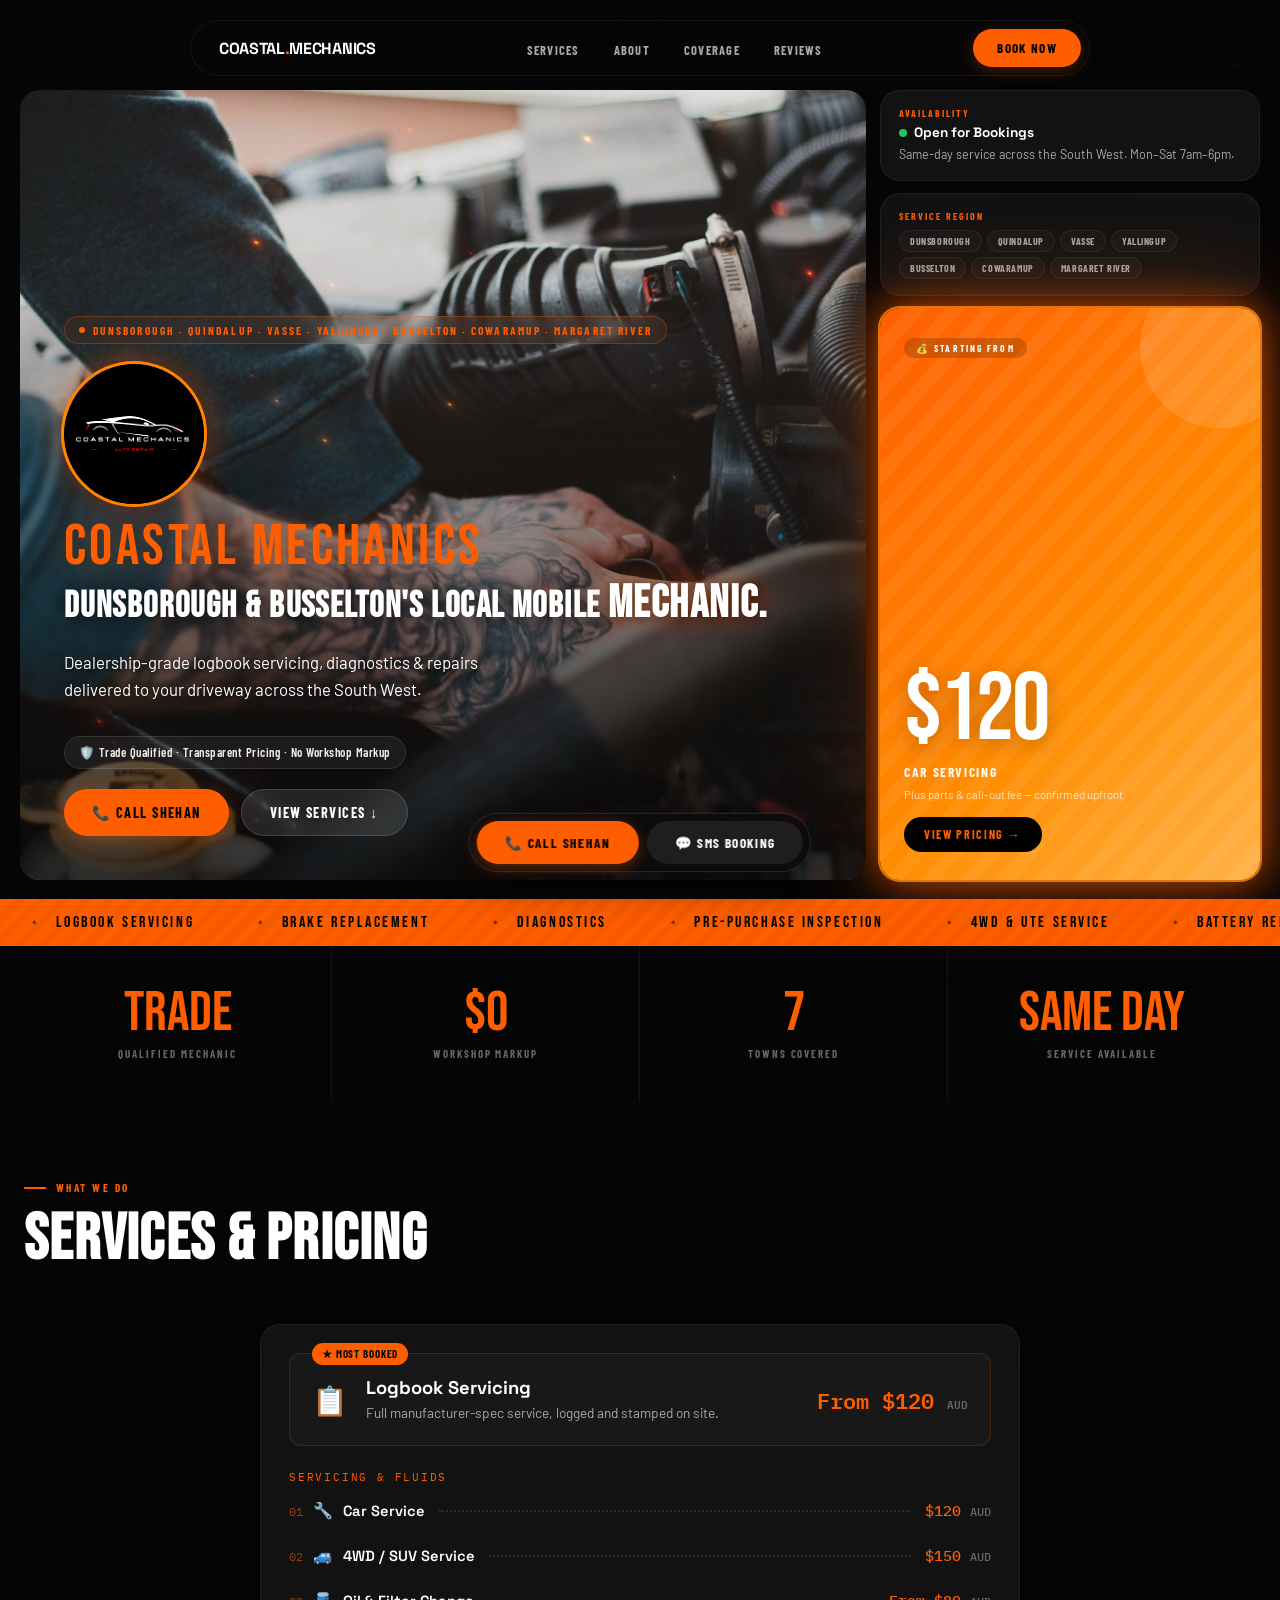
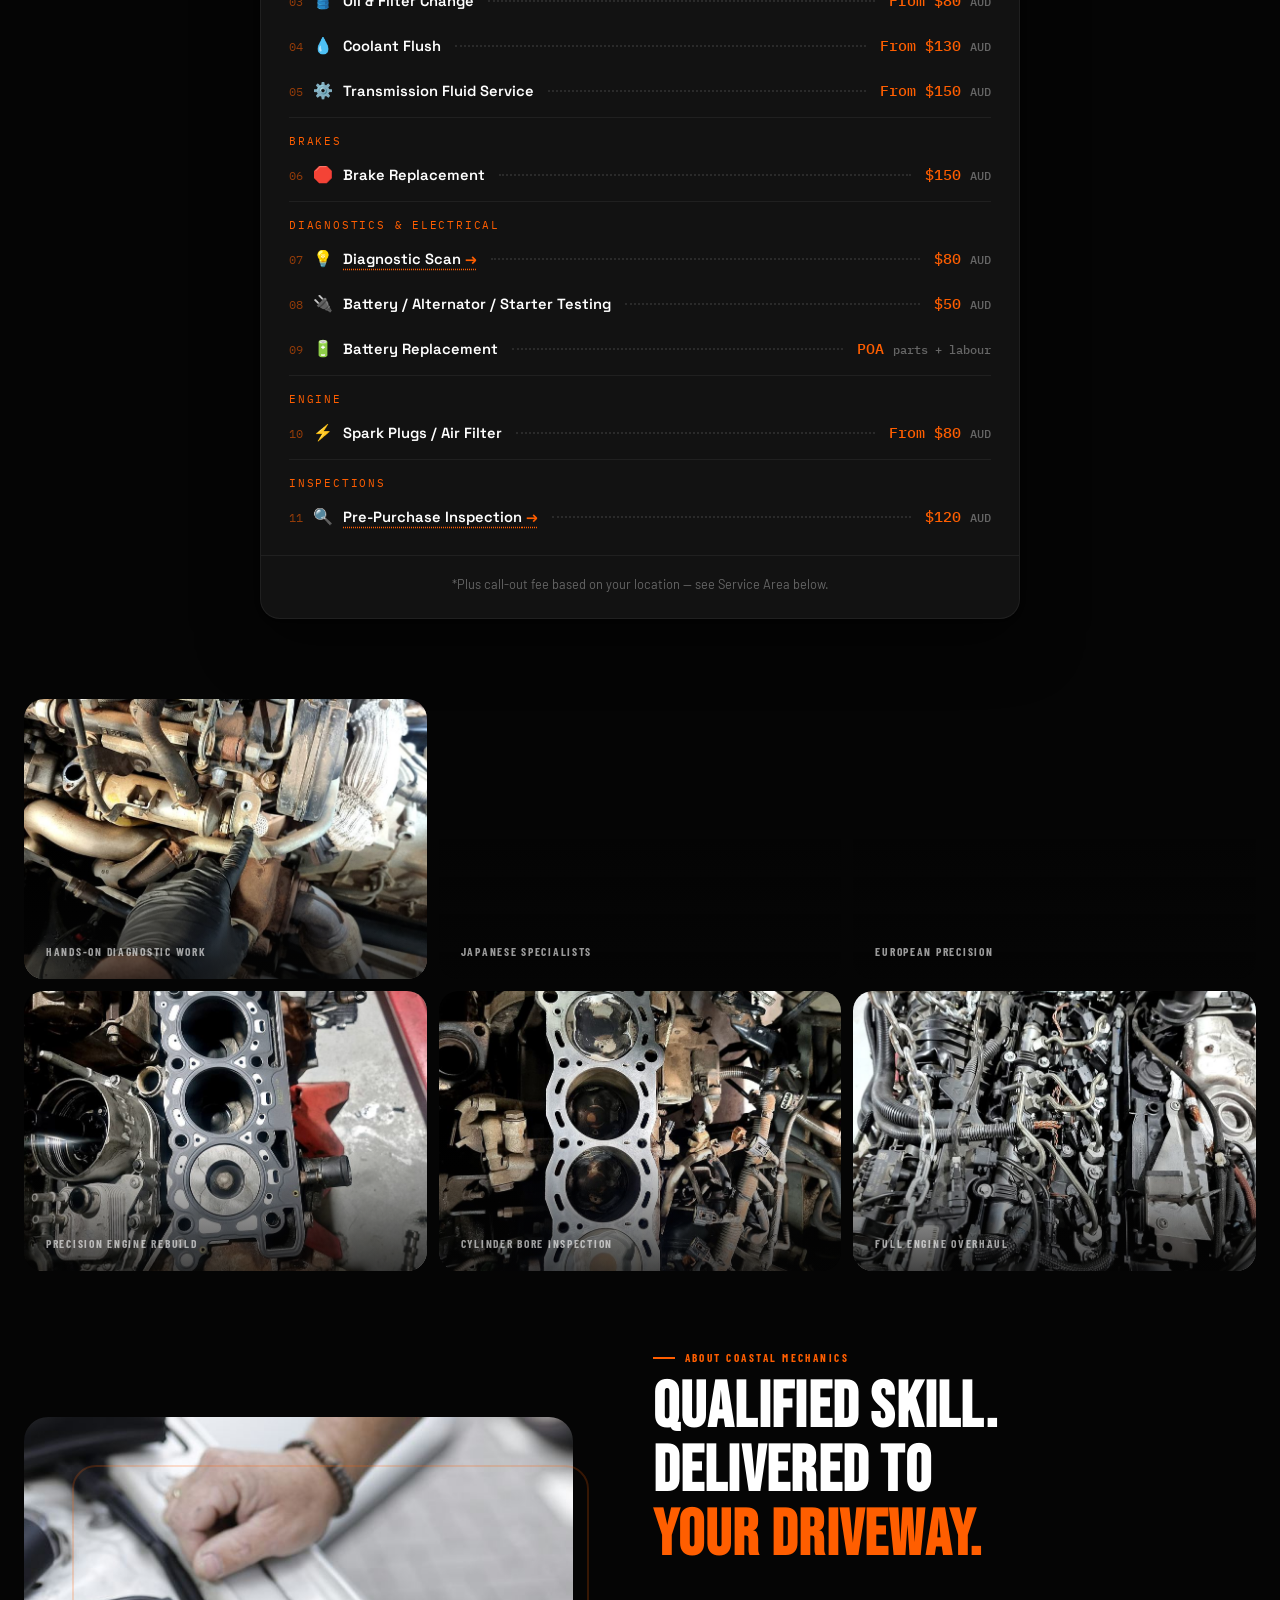
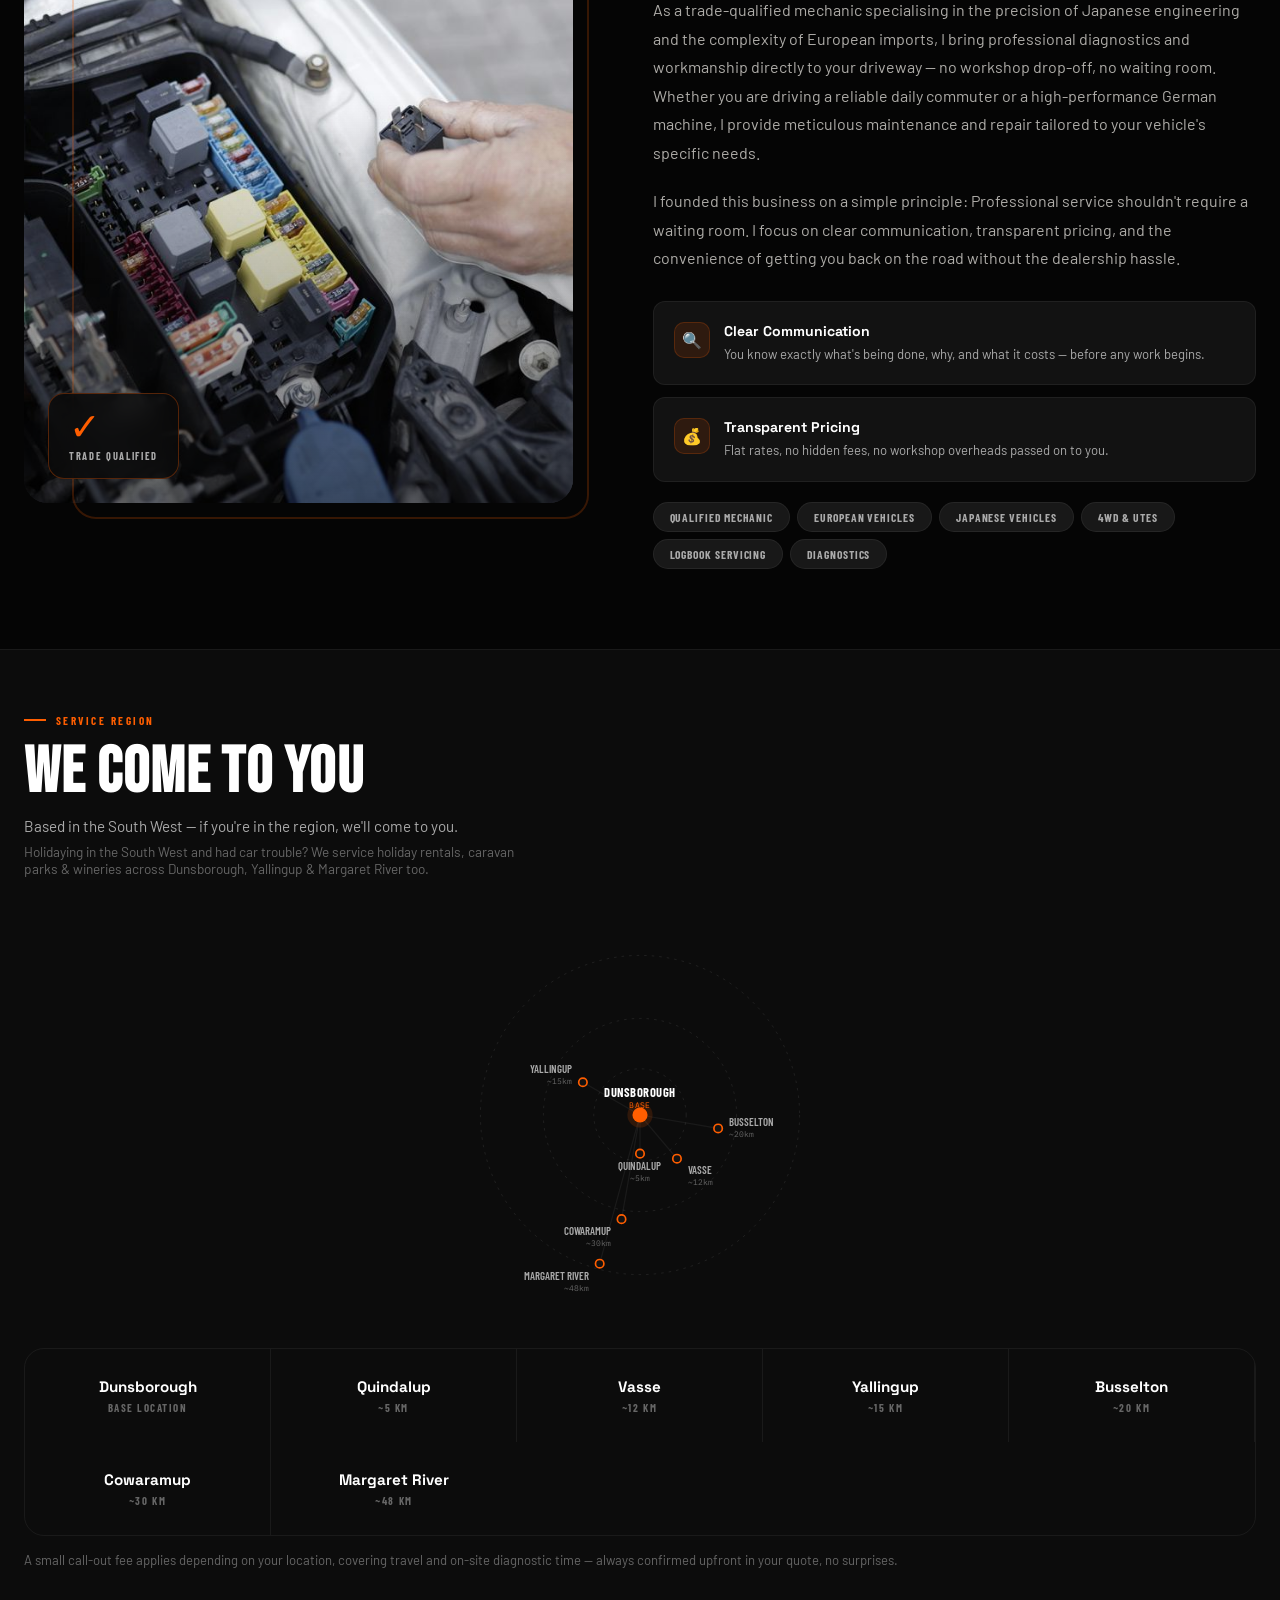
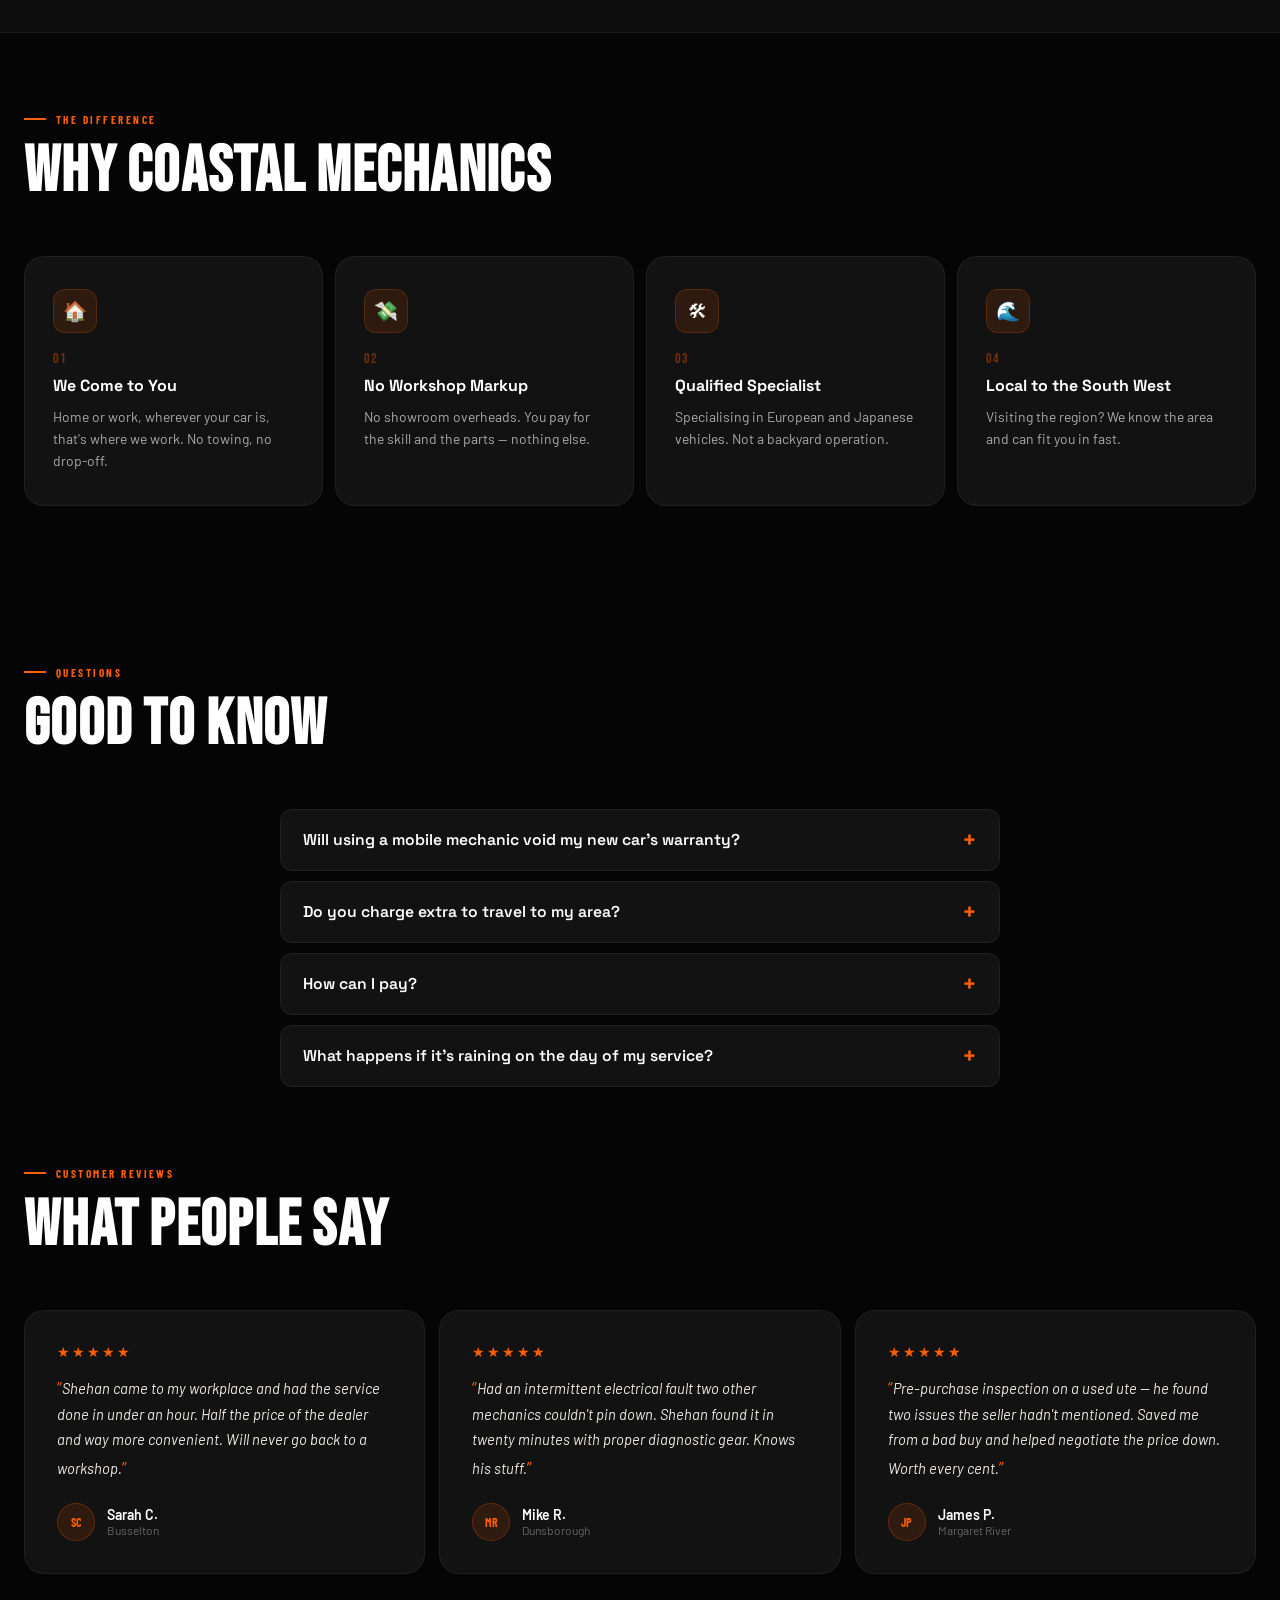
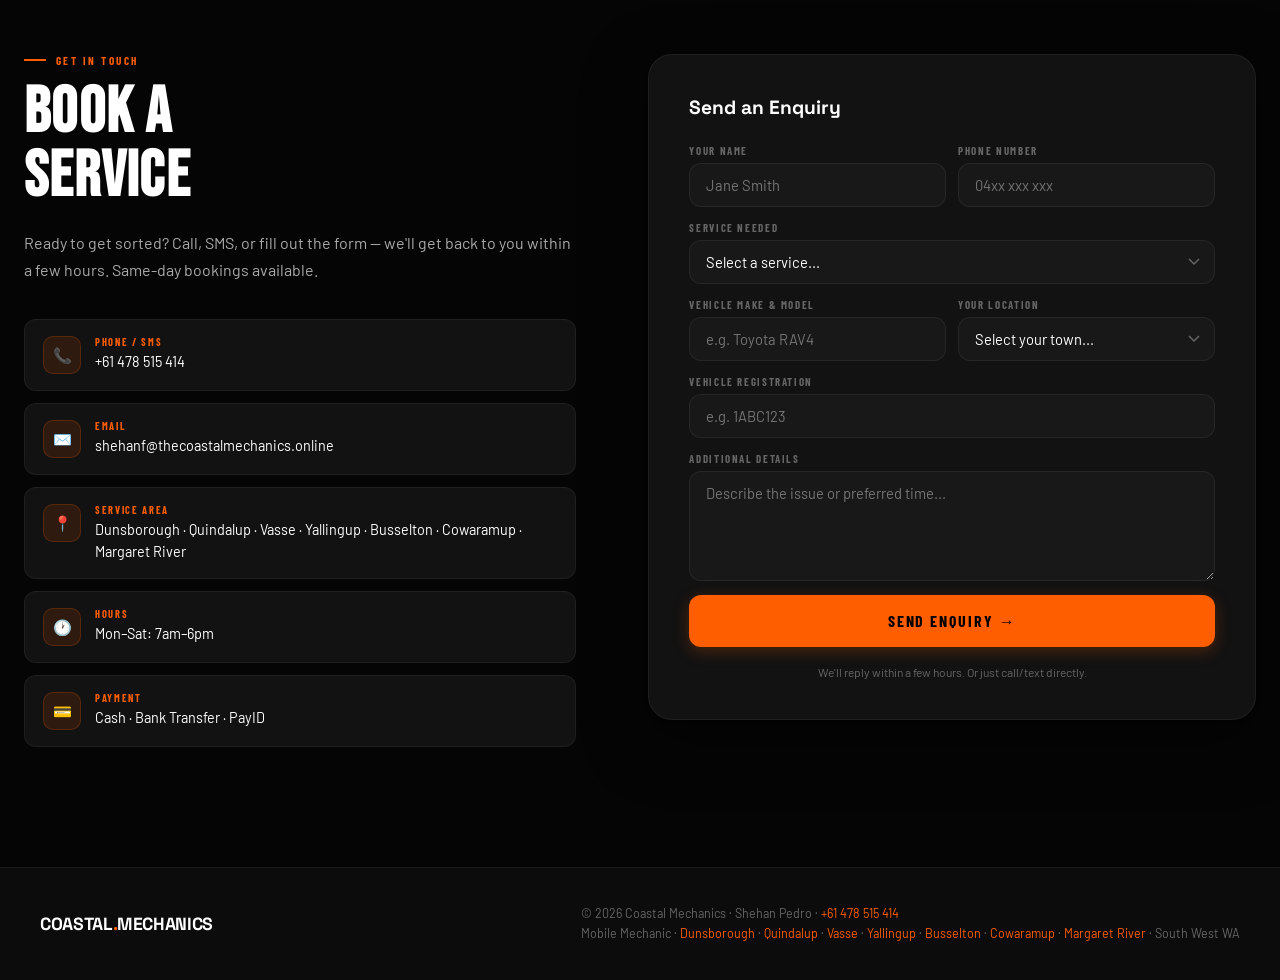
==== commit 30b81ddd: "Remove trailer servicing and update footer name Takes trailer servicing off the site (homepage promo" ====
--- a/index.html
+++ b/index.html
@@ -149,17 +149,6 @@
         <span class="promo-card-cta">View Pricing →</span>
       </div>
     </a>
-    <a href="trailer-servicing.html" class="promo-card reveal rv3">
-      <div class="promo-card-top">
-        <div class="promo-card-badge">🚚 Now Offering</div>
-      </div>
-      <div class="promo-card-bottom">
-        <div class="promo-card-num">$99</div>
-        <div class="promo-card-label">Trailer Servicing</div>
-        <div class="promo-card-sub">Safety checks, bearings &amp; more — plus call-out fee</div>
-        <span class="promo-card-cta">See Trailer Pricing →</span>
-      </div>
-    </a>
   </div>
 </section>
 
@@ -170,7 +159,6 @@
     <div class="marquee-item">Brake Replacement</div>
     <div class="marquee-item">Diagnostics</div>
     <div class="marquee-item">Pre-Purchase Inspection</div>
-    <div class="marquee-item">Trailer Servicing</div>
     <div class="marquee-item">4WD &amp; Ute Service</div>
     <div class="marquee-item">Battery Replacement</div>
     <div class="marquee-item">We Come To You</div>
@@ -183,7 +171,6 @@
     <div class="marquee-item">Brake Replacement</div>
     <div class="marquee-item">Diagnostics</div>
     <div class="marquee-item">Pre-Purchase Inspection</div>
-    <div class="marquee-item">Trailer Servicing</div>
     <div class="marquee-item">4WD &amp; Ute Service</div>
     <div class="marquee-item">Battery Replacement</div>
     <div class="marquee-item">We Come To You</div>
@@ -238,9 +225,6 @@
 
       <div class="docket-category">Inspections</div>
       <a class="docket-line" href="pre-purchase-inspection.html"><span class="dl-no">11</span><span class="dl-icon">🔍</span><span class="dl-name">Pre-Purchase Inspection</span><span class="dl-dots"></span><span class="dl-price">$120 <small>AUD</small></span></a>
-
-      <div class="docket-category">Trailers</div>
-      <a class="docket-line" href="trailer-servicing.html"><span class="dl-no">12</span><span class="dl-icon">🚚</span><span class="dl-name">Trailer Servicing</span><span class="dl-dots"></span><span class="dl-price">From $99 <small>AUD</small></span></a>
     </div>
     <div class="docket-foot">      <p class="pricing-note">*Plus call-out fee based on your location — see Service Area below.</p>
     </div>
@@ -592,7 +576,6 @@
           <option>Battery Replacement</option>
           <option>Spark Plugs / Air Filter — From $80</option>
           <option>Pre-Purchase Inspection — $120</option>
-          <option>Trailer Servicing — From $99</option>
           <option>Other / Not Sure</option>
         </select>
       </div>
@@ -633,7 +616,7 @@
 <footer>
   <div class="footer-logo">COASTAL<span>.</span>MECHANICS</div>
   <p>
-    © 2026 Coastal Mechanics · Shehan Fernando · <a href="tel:+61478515414">+61 478 515 414</a><br>
+    © 2026 Coastal Mechanics · Shehan Pedro · <a href="tel:+61478515414">+61 478 515 414</a><br>
     Mobile Mechanic · <a href="mobile-mechanic-dunsborough.html">Dunsborough</a> · <a href="mobile-mechanic-quindalup.html">Quindalup</a> · <a href="mobile-mechanic-vasse.html">Vasse</a> · <a href="mobile-mechanic-yallingup.html">Yallingup</a> · <a href="mobile-mechanic-busselton.html">Busselton</a> · <a href="mobile-mechanic-cowaramup.html">Cowaramup</a> · <a href="mobile-mechanic-margaret-river.html">Margaret River</a> · South West WA
   </p>
 </footer>
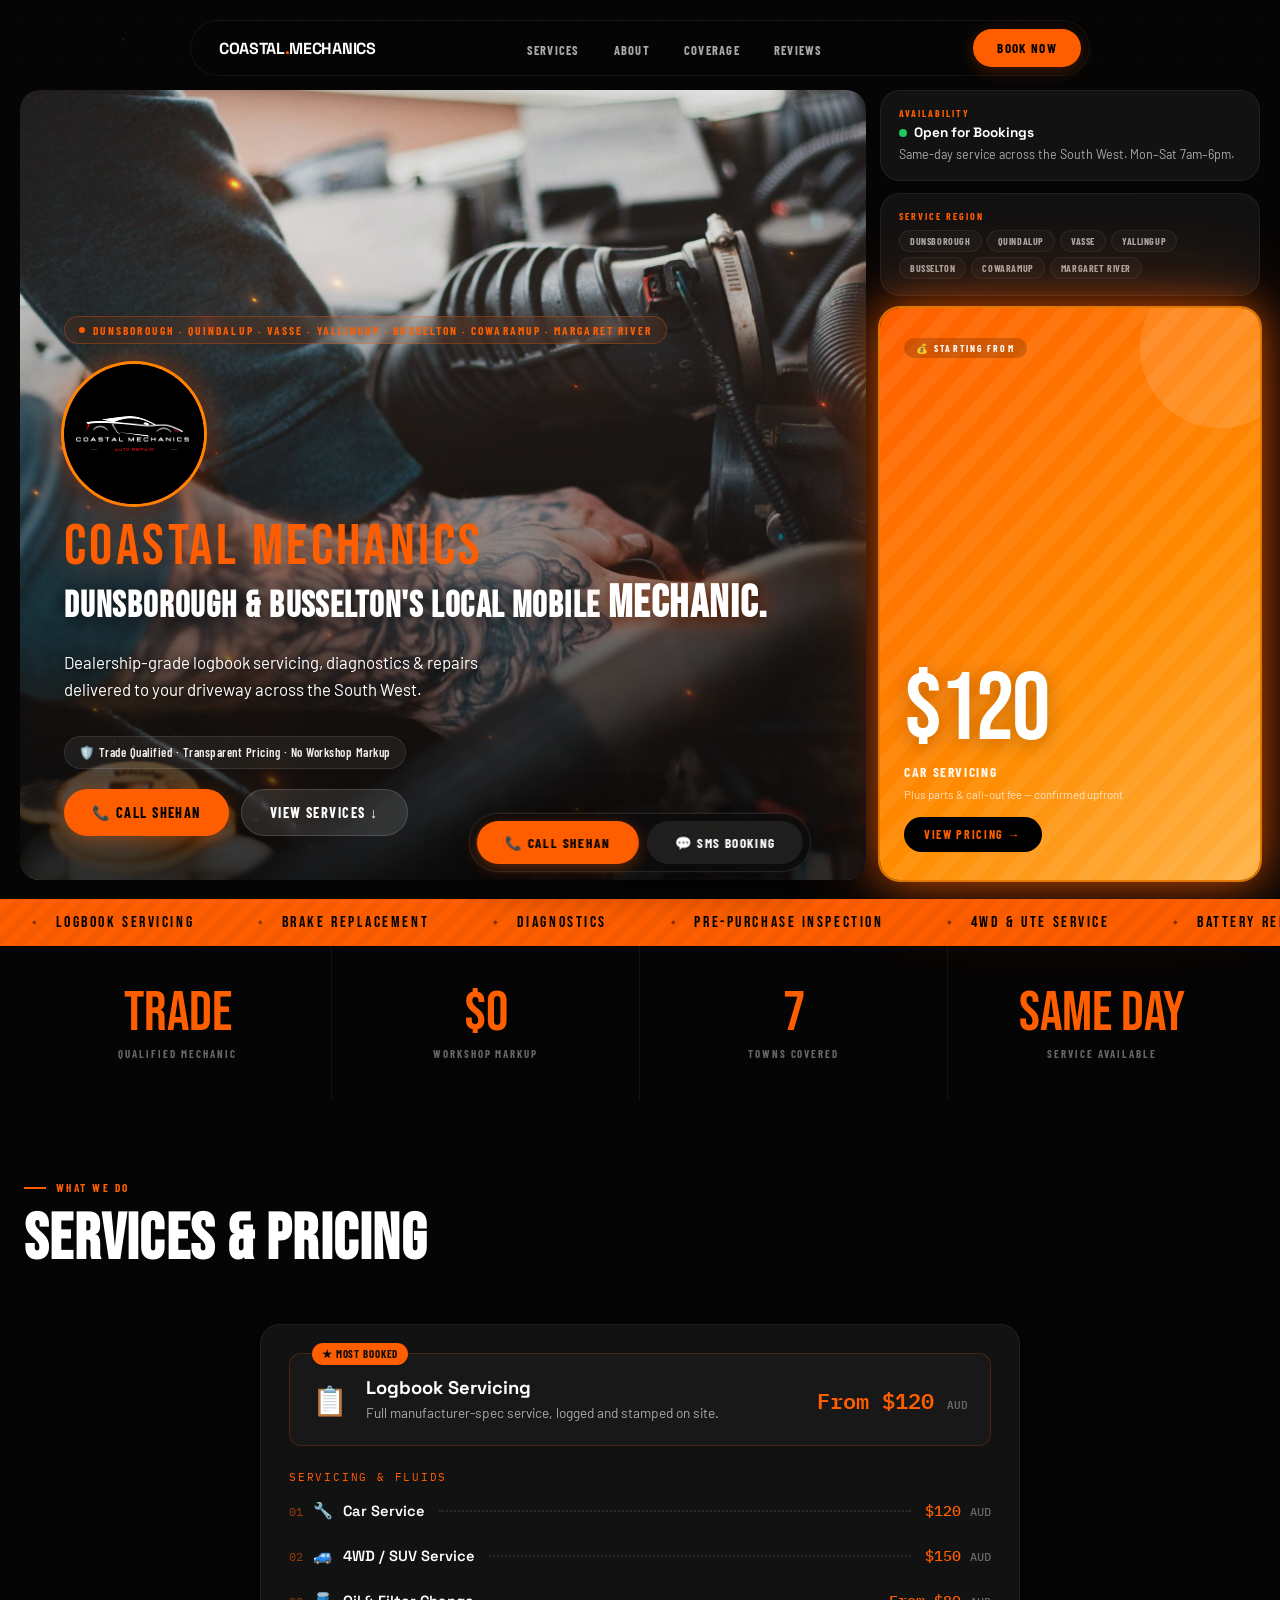
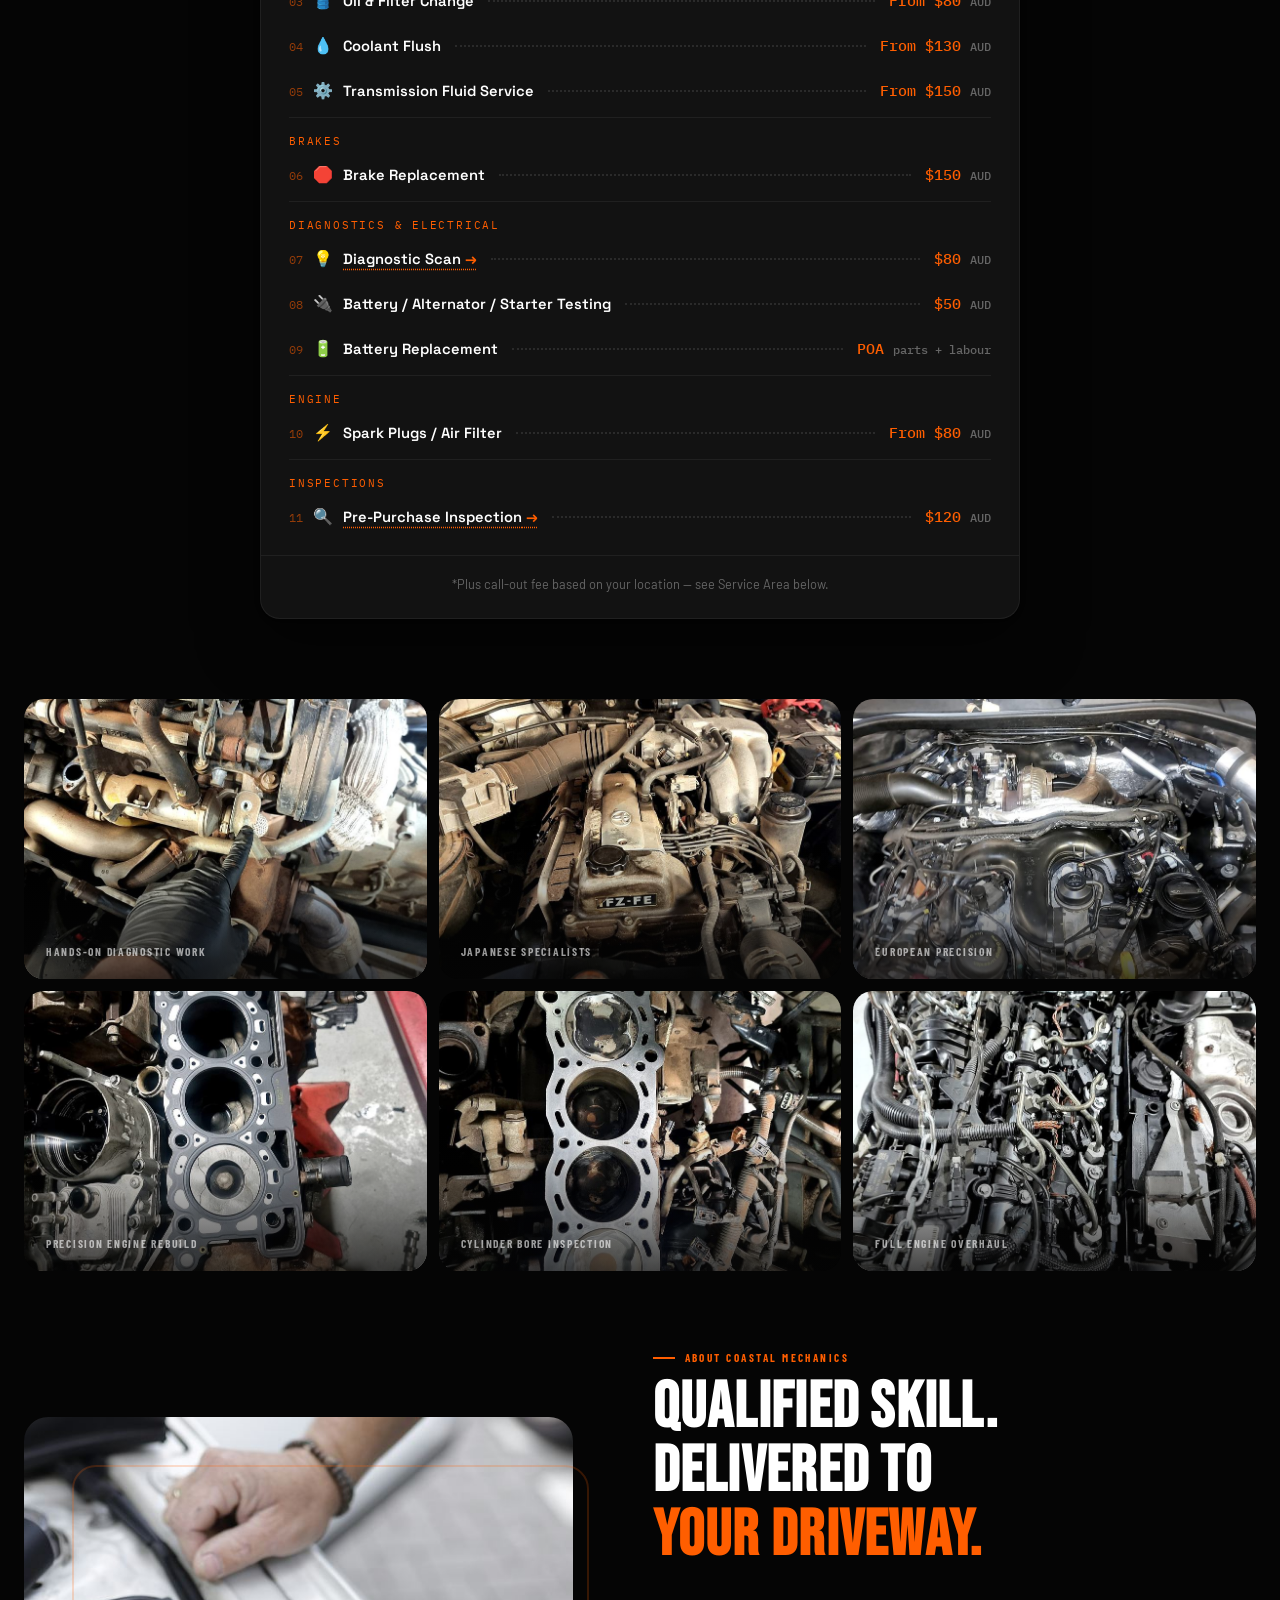
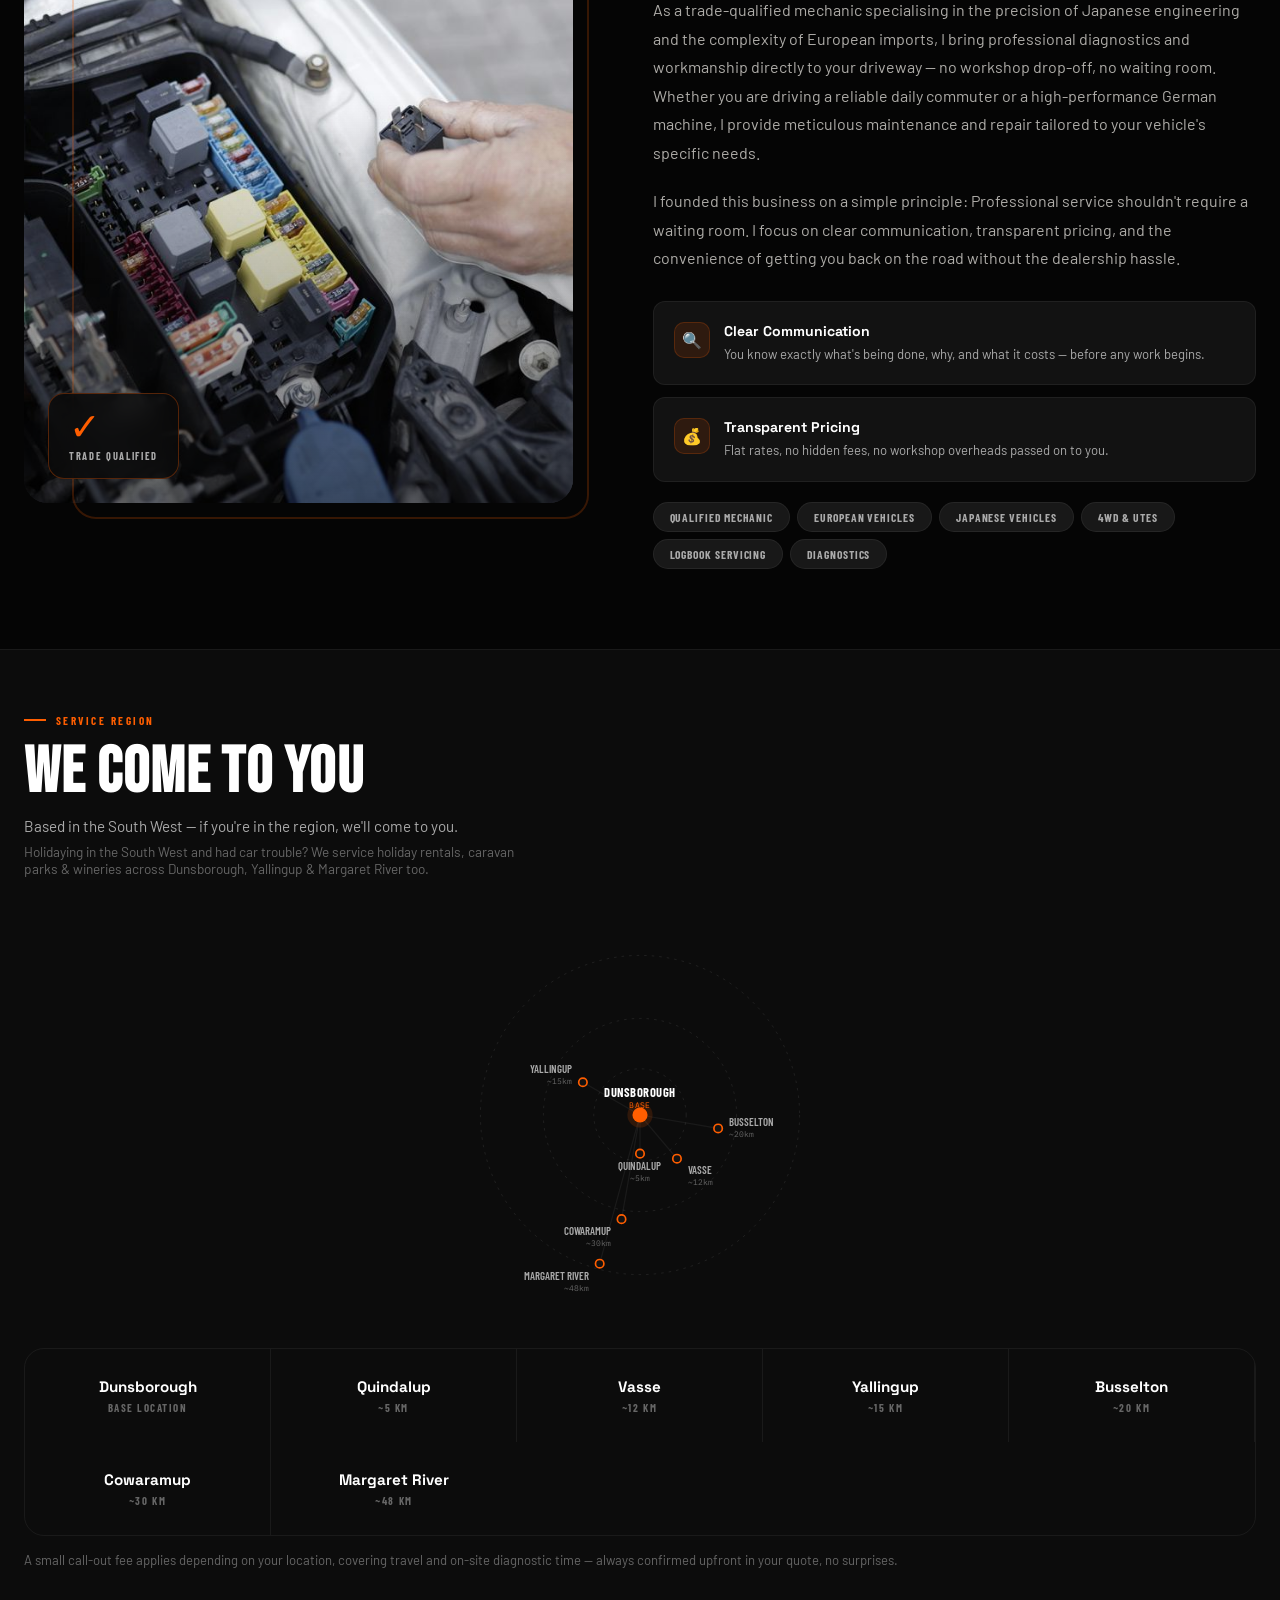
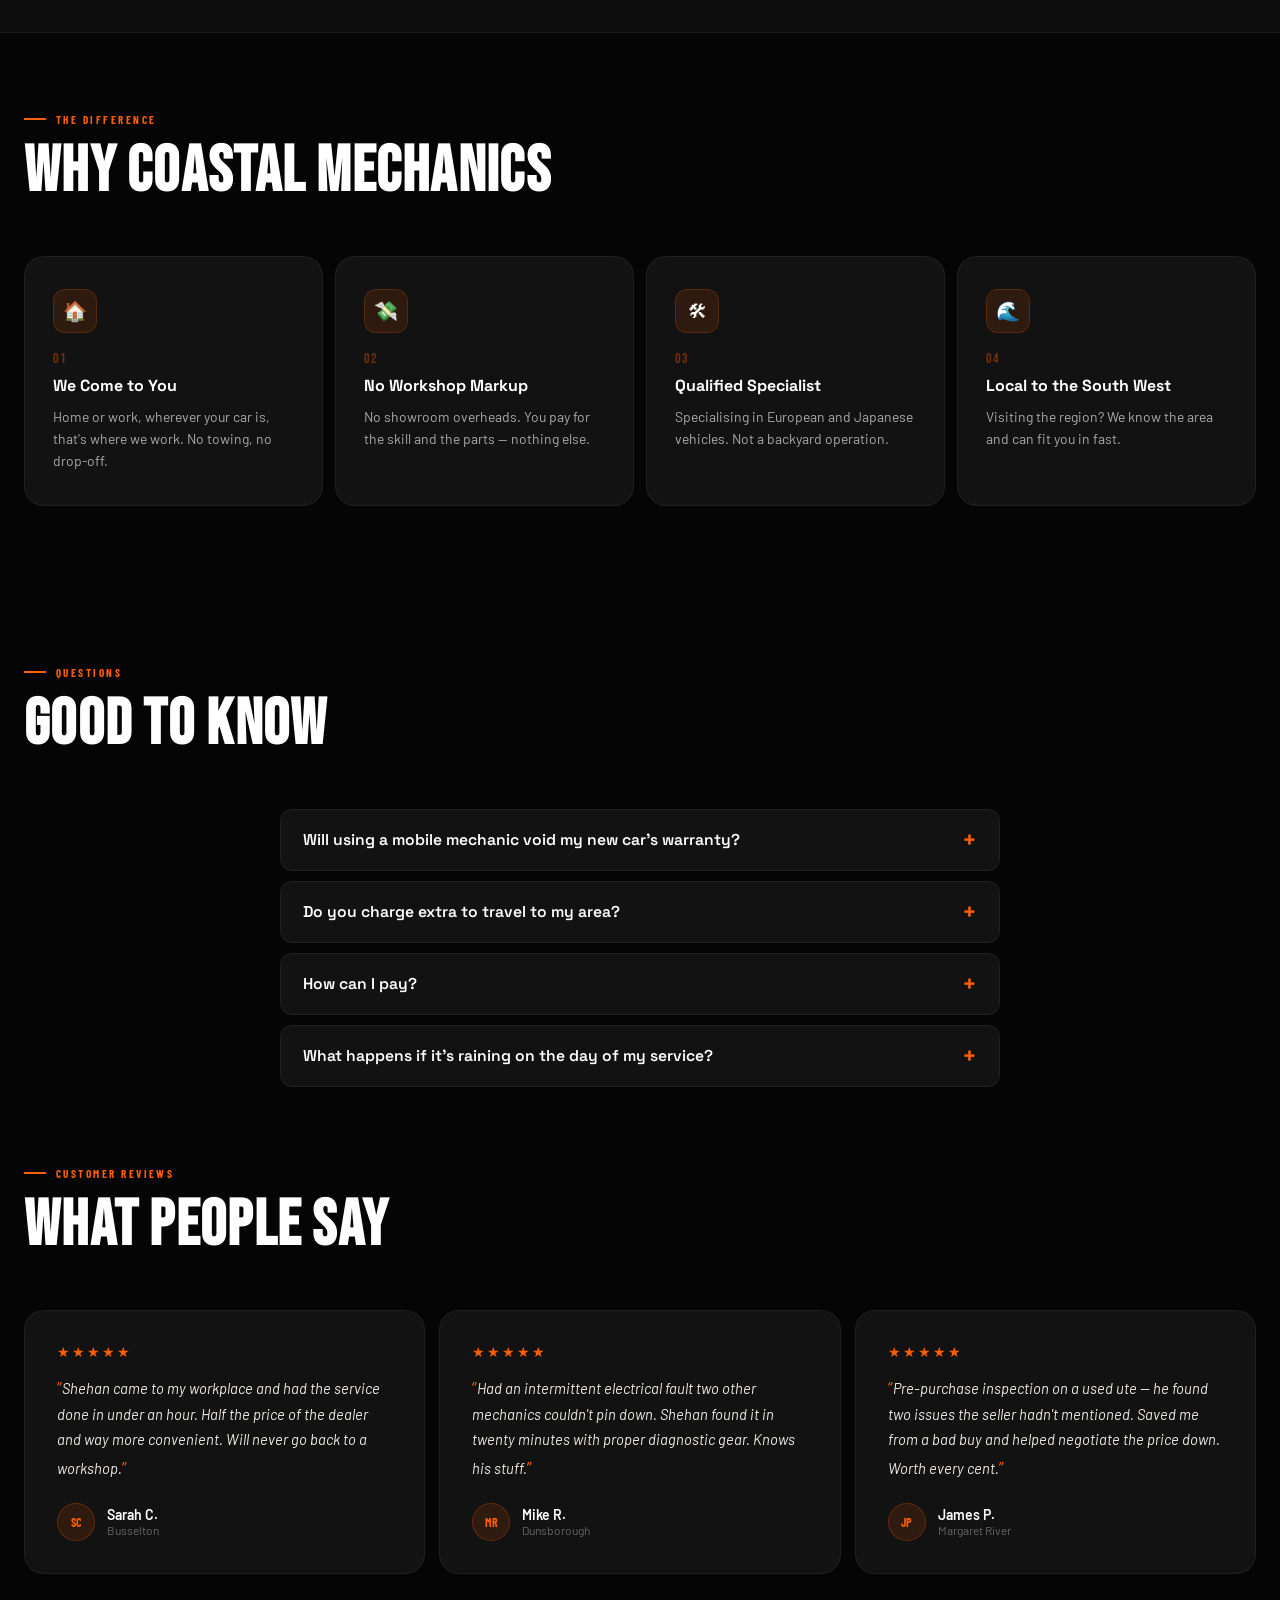
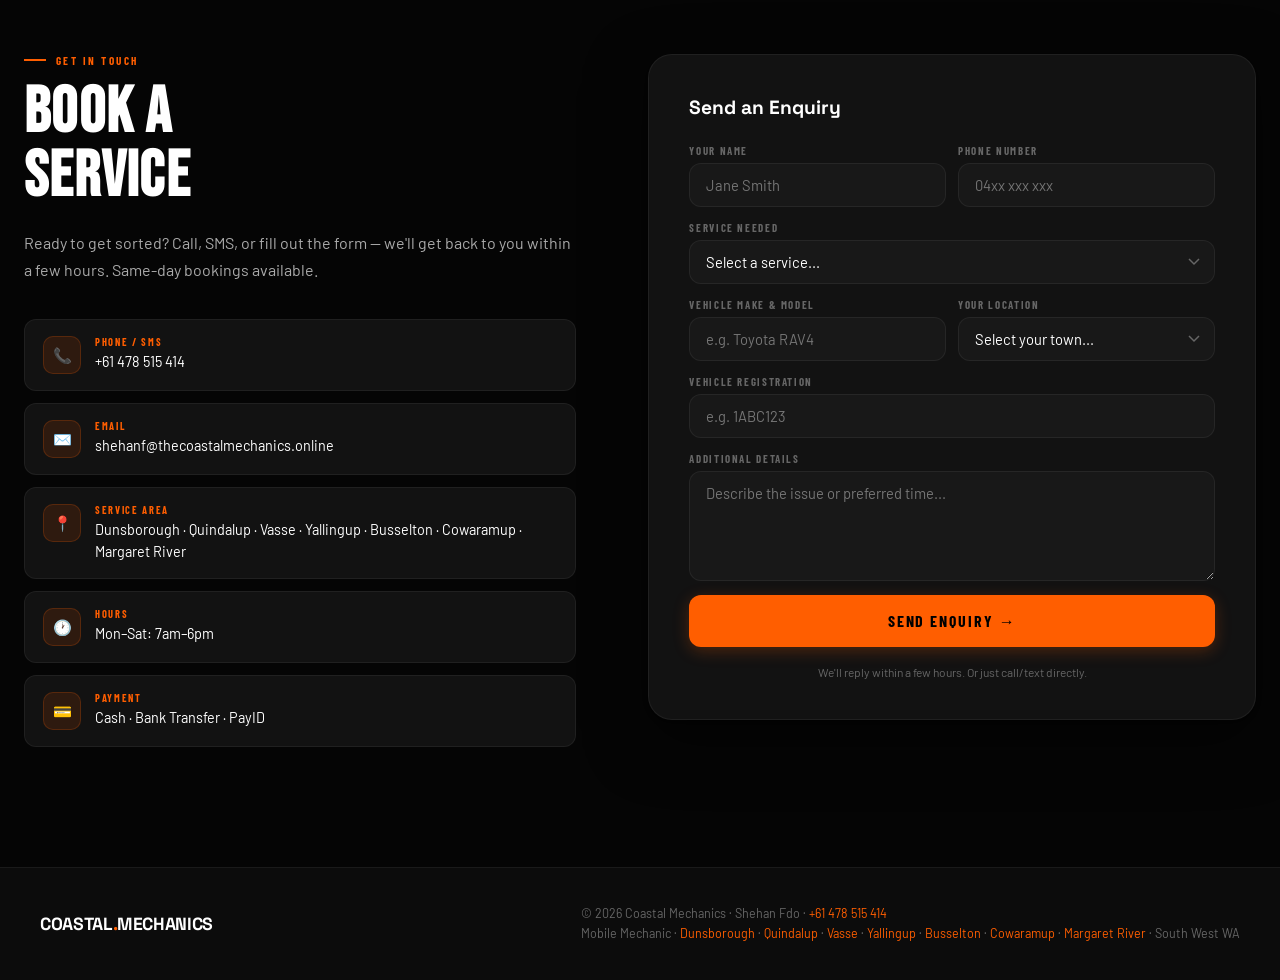
==== commit 3b53df78: "Change footer name to Shehan Fdo Co-Authored-By: Claude Sonnet 5.5 <noreply@anthropic.com>" ====
--- a/index.html
+++ b/index.html
@@ -616,7 +616,7 @@
 <footer>
   <div class="footer-logo">COASTAL<span>.</span>MECHANICS</div>
   <p>
-    © 2026 Coastal Mechanics · Shehan Pedro · <a href="tel:+61478515414">+61 478 515 414</a><br>
+    © 2026 Coastal Mechanics · Shehan Fdo · <a href="tel:+61478515414">+61 478 515 414</a><br>
     Mobile Mechanic · <a href="mobile-mechanic-dunsborough.html">Dunsborough</a> · <a href="mobile-mechanic-quindalup.html">Quindalup</a> · <a href="mobile-mechanic-vasse.html">Vasse</a> · <a href="mobile-mechanic-yallingup.html">Yallingup</a> · <a href="mobile-mechanic-busselton.html">Busselton</a> · <a href="mobile-mechanic-cowaramup.html">Cowaramup</a> · <a href="mobile-mechanic-margaret-river.html">Margaret River</a> · South West WA
   </p>
 </footer>
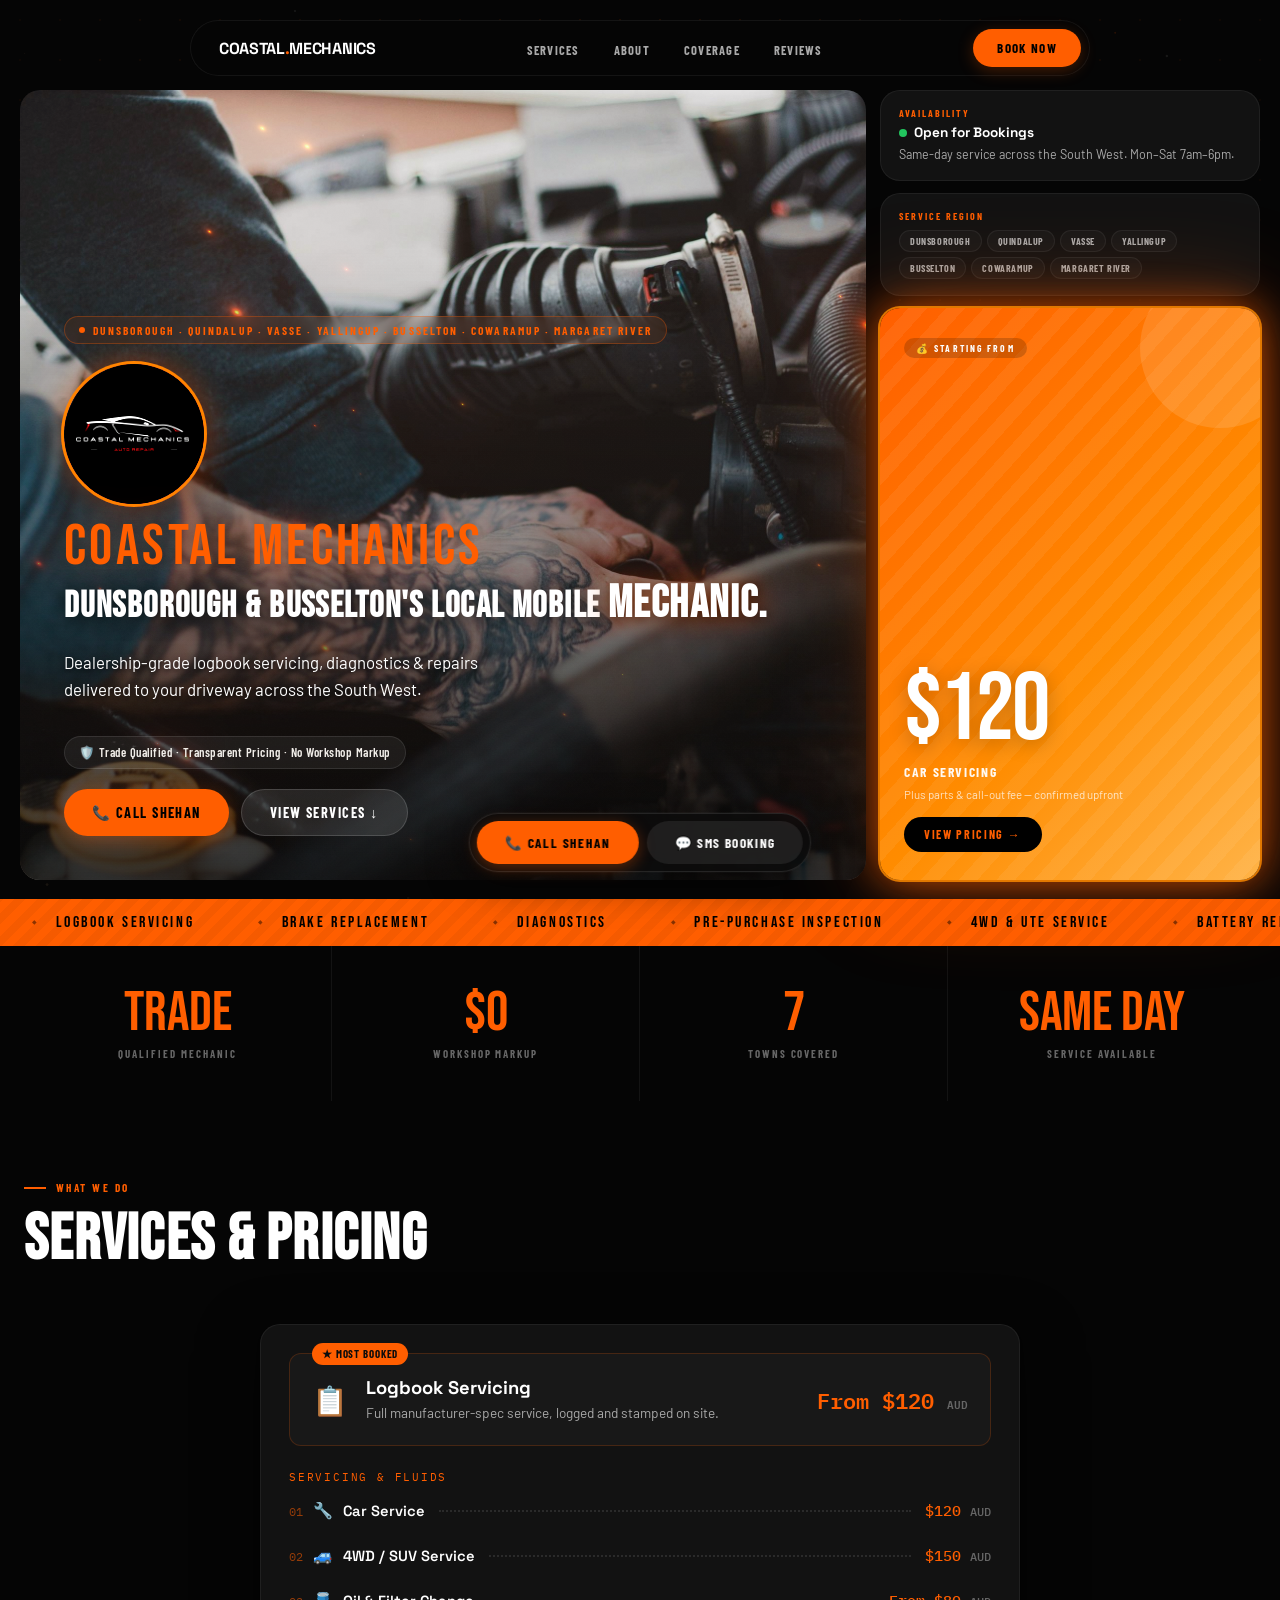
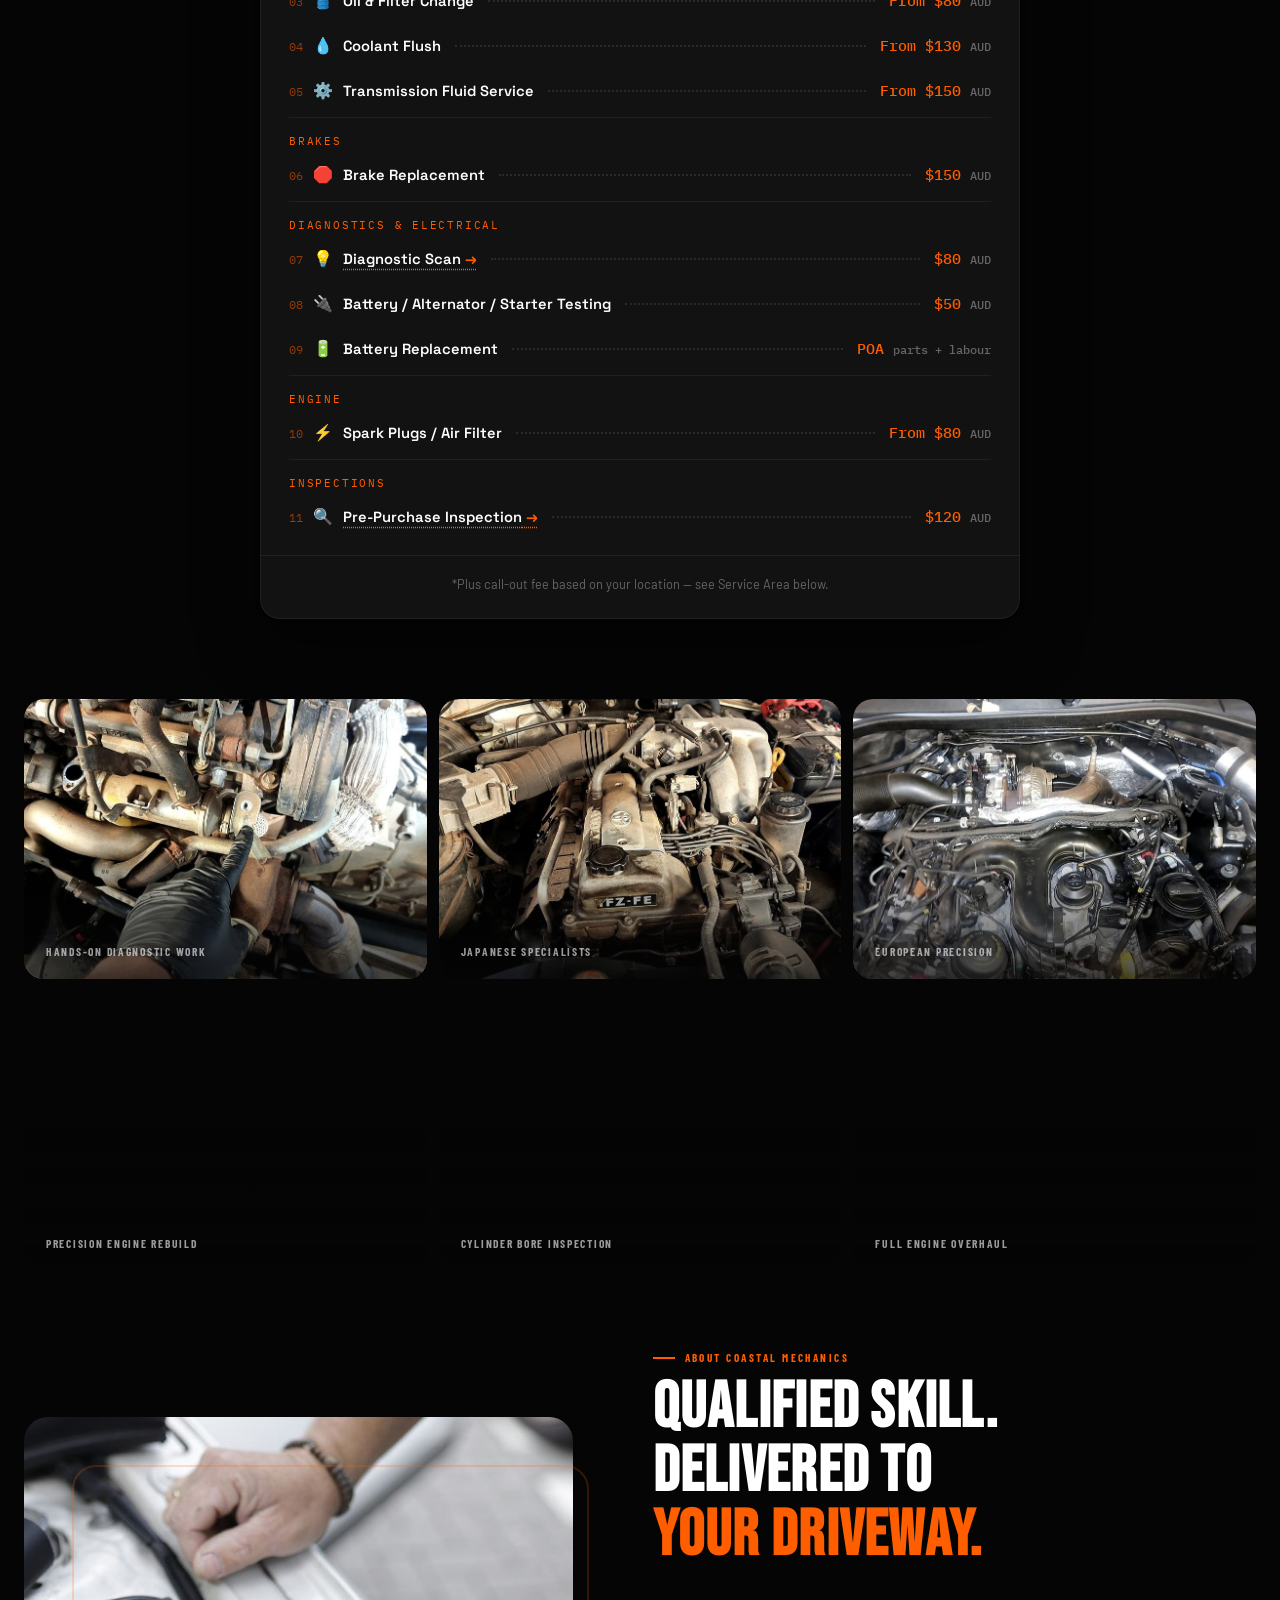
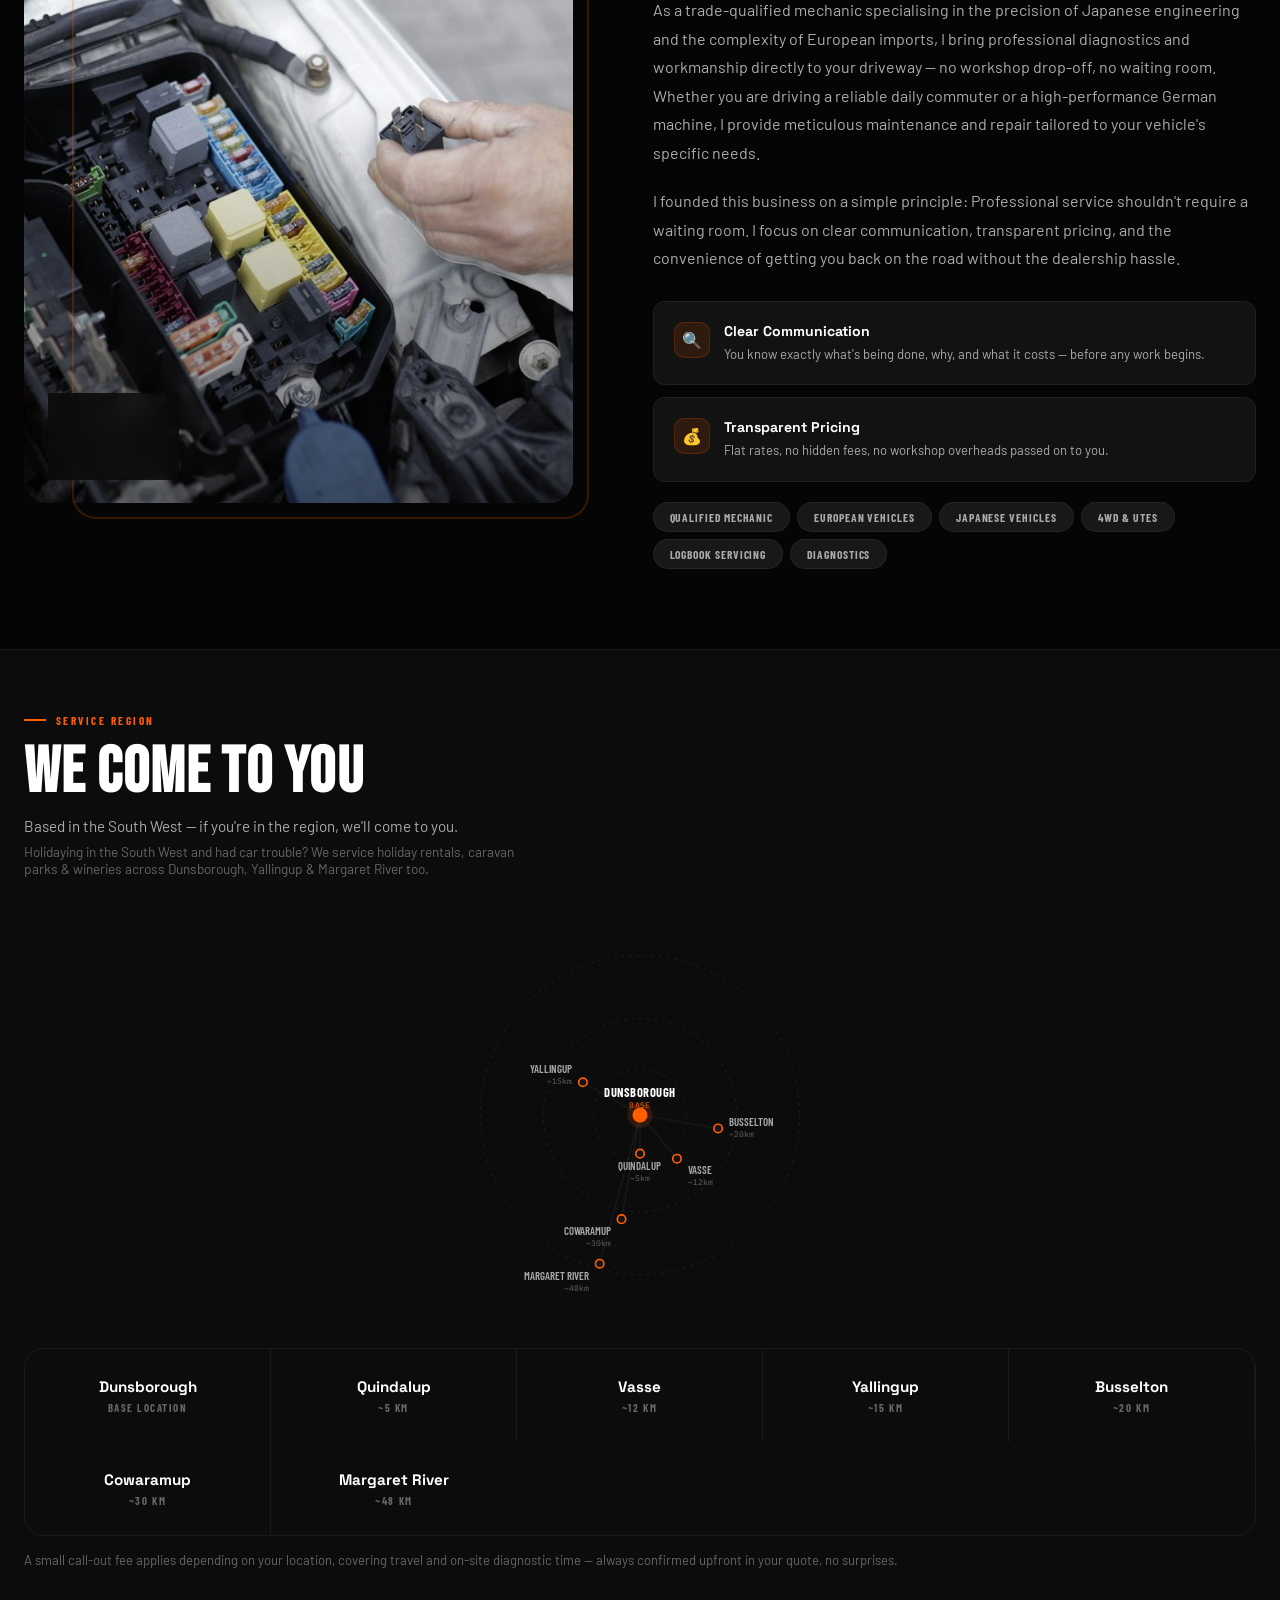
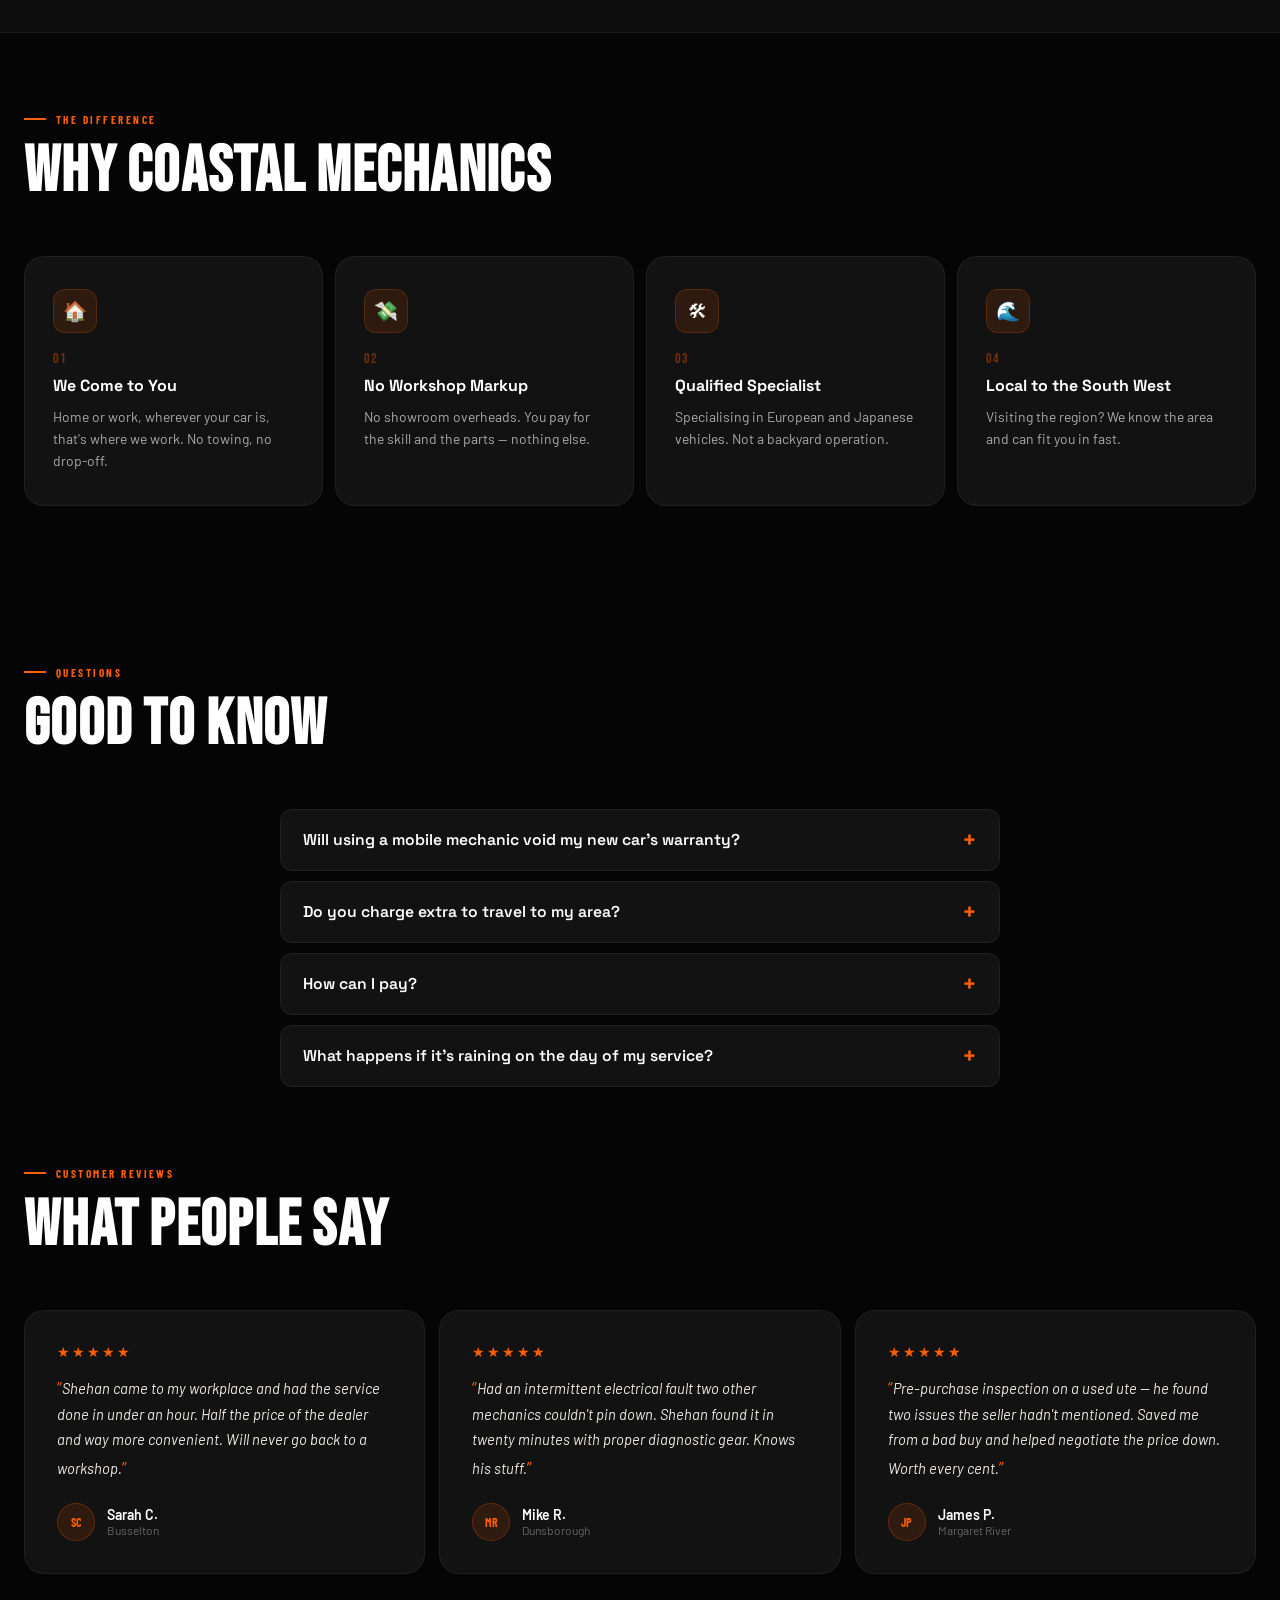
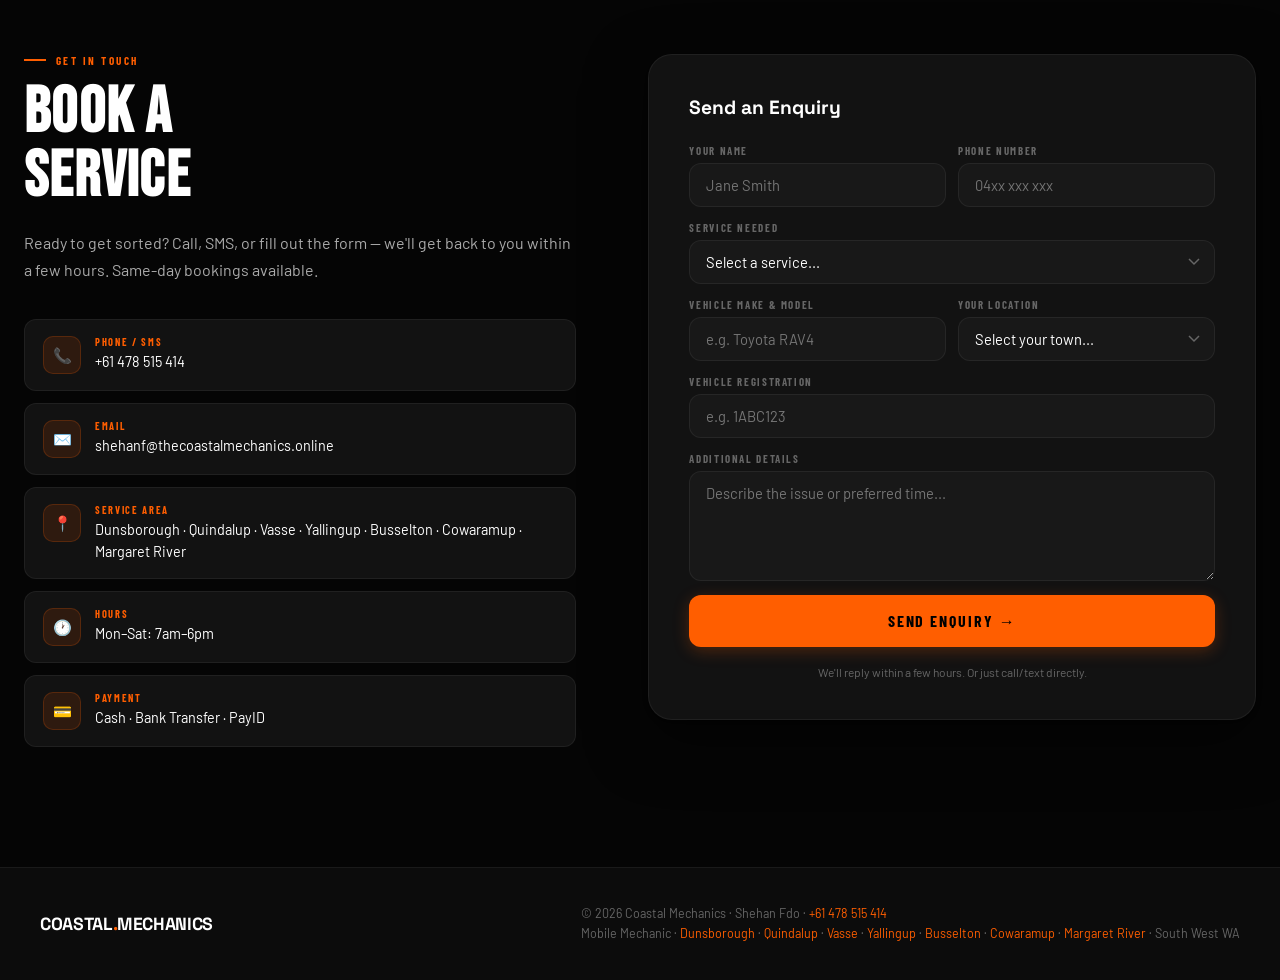
==== commit 32ba532d: "Redirect www to non-www and add homepage canonical tag Co-Authored-By: Claude Sonnet 5.5 <noreply@an" ====
--- a/index.html
+++ b/index.html
@@ -4,6 +4,7 @@
 <meta charset="UTF-8">
 <meta name="viewport" content="width=device-width, initial-scale=1.0">
 <title>Mobile Mechanic in Busselton &amp; Dunsborough | Coastal Mechanics</title>
+<link rel="canonical" href="https://thecoastalmechanics.online/">
 <link rel="icon" type="image/png" href="favicon.png">
 <link rel="apple-touch-icon" href="favicon.png">
 <meta name="description" content="Looking for a mechanic near you? Coastal Mechanics is your local mobile mechanic serving Dunsborough, Quindalup, Vasse, Yallingup, Busselton, Cowaramup &amp; Margaret River. Transparent pricing, no workshop markup. Call Shehan Fernando.">
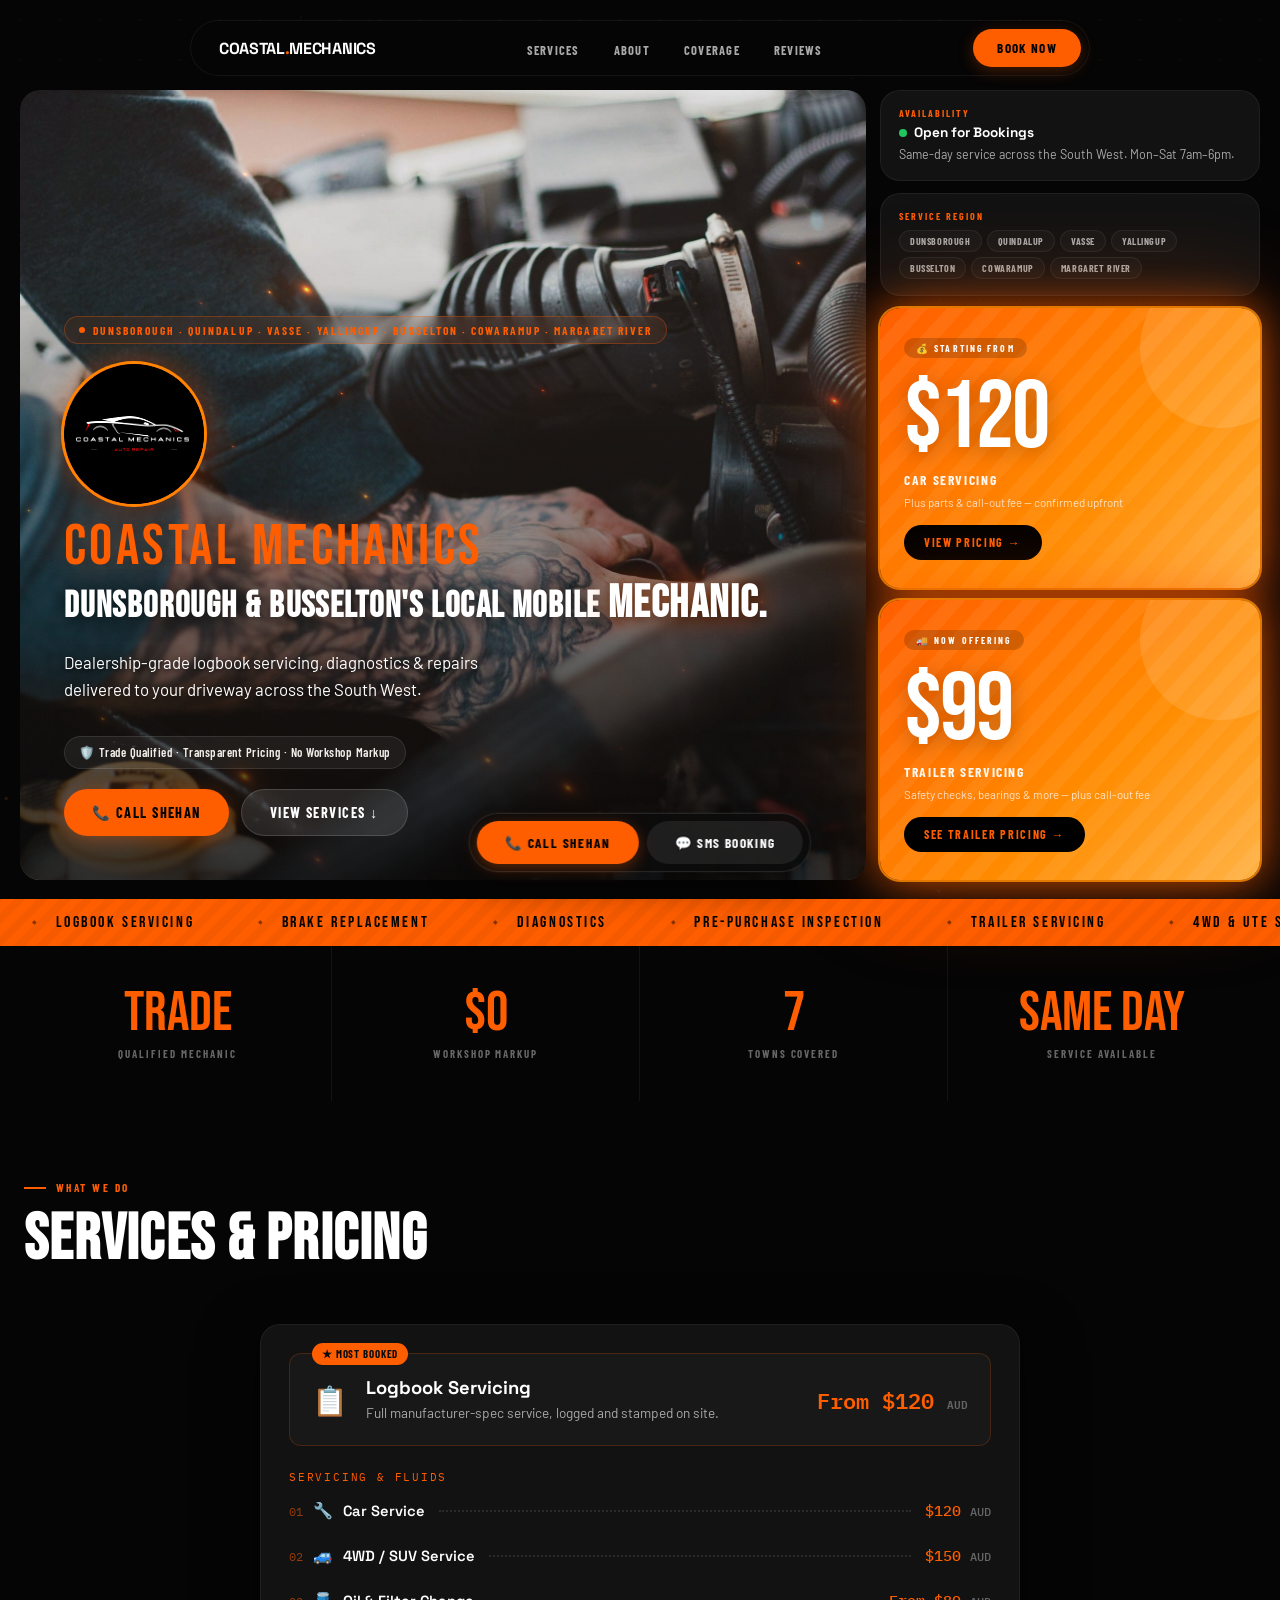
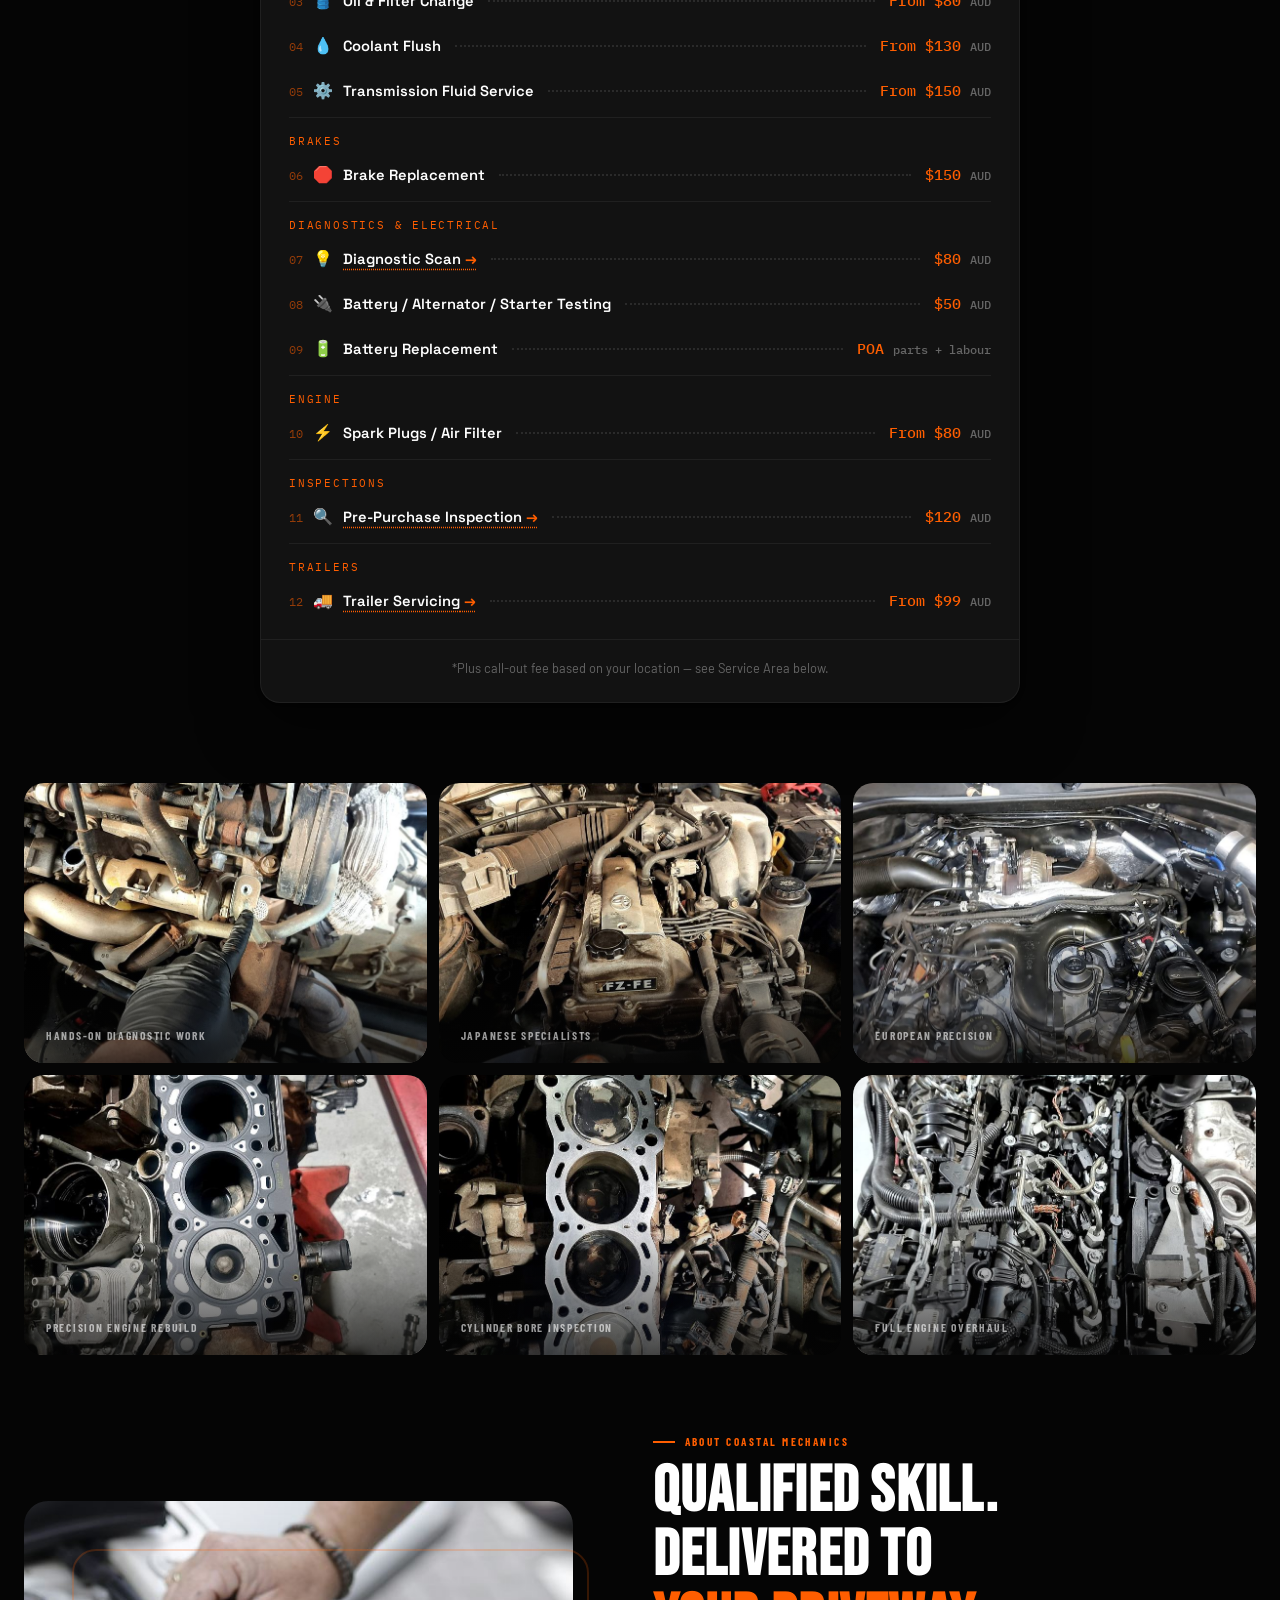
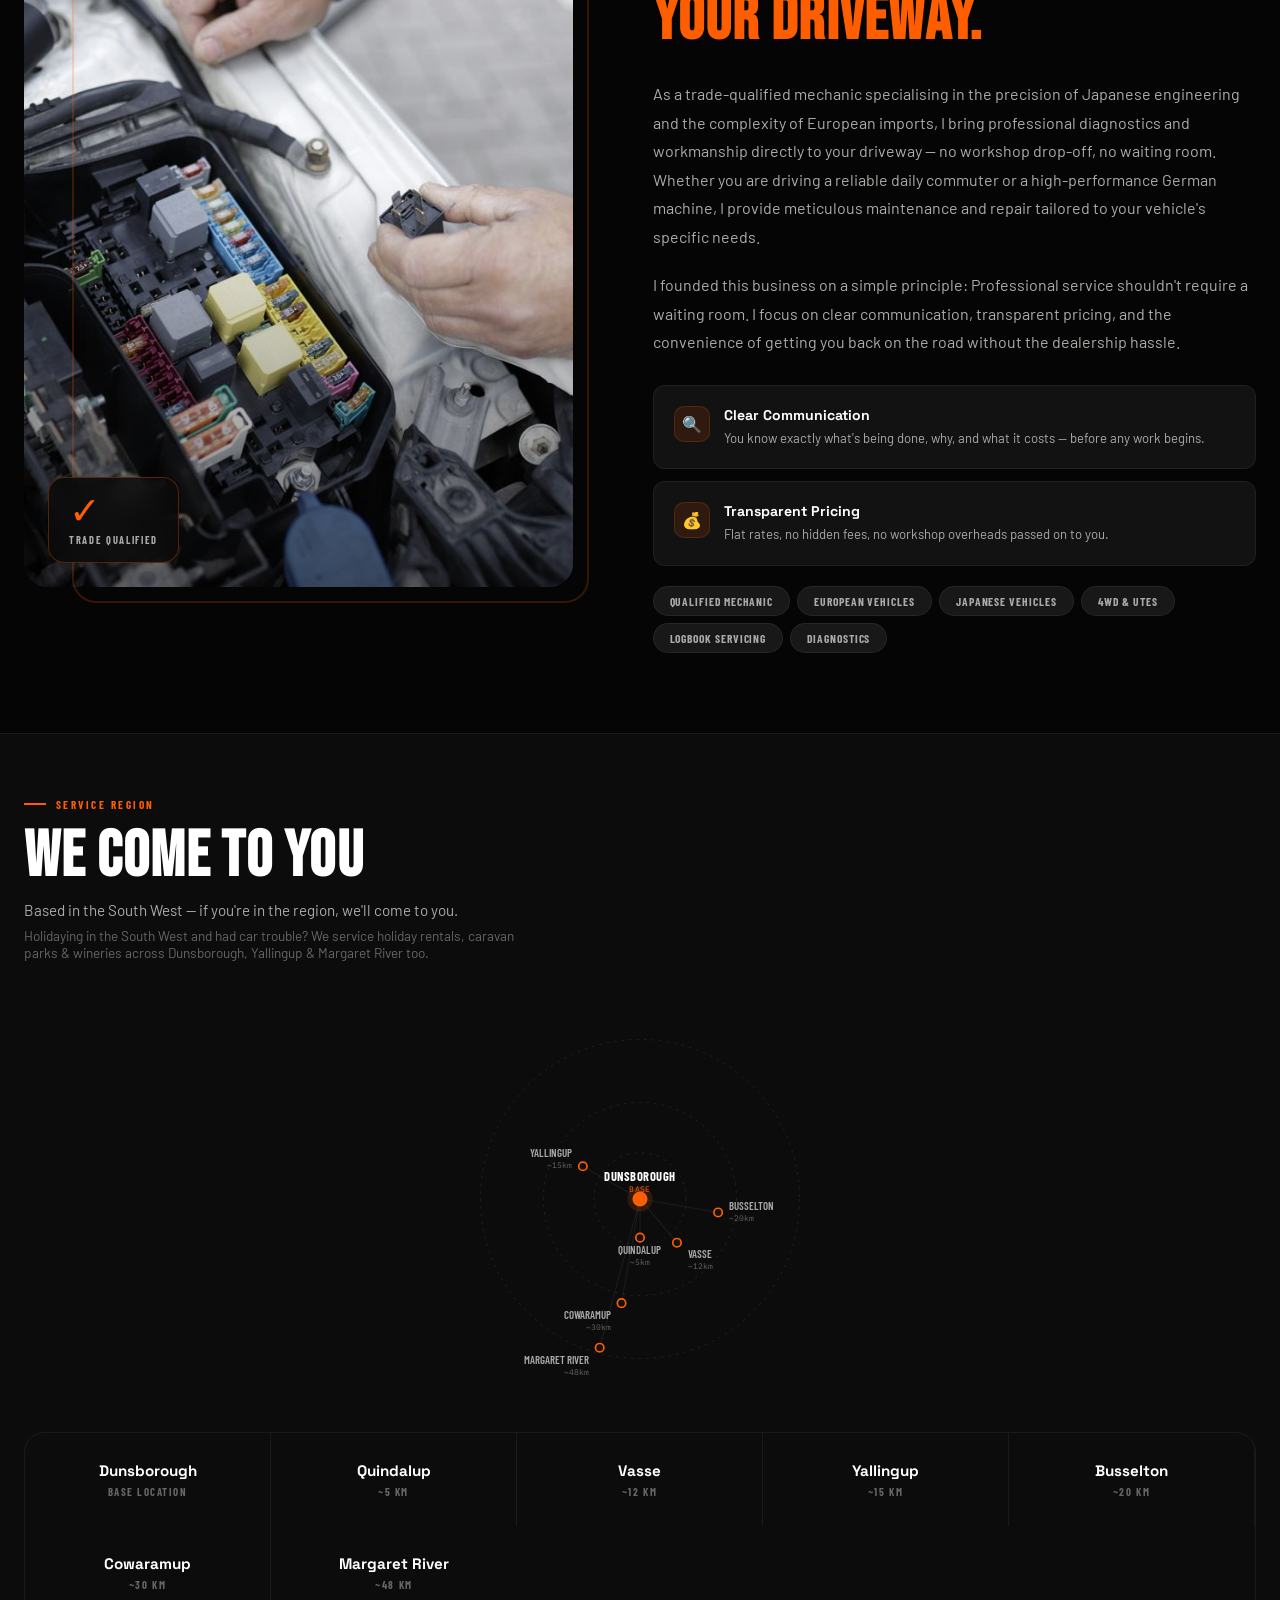
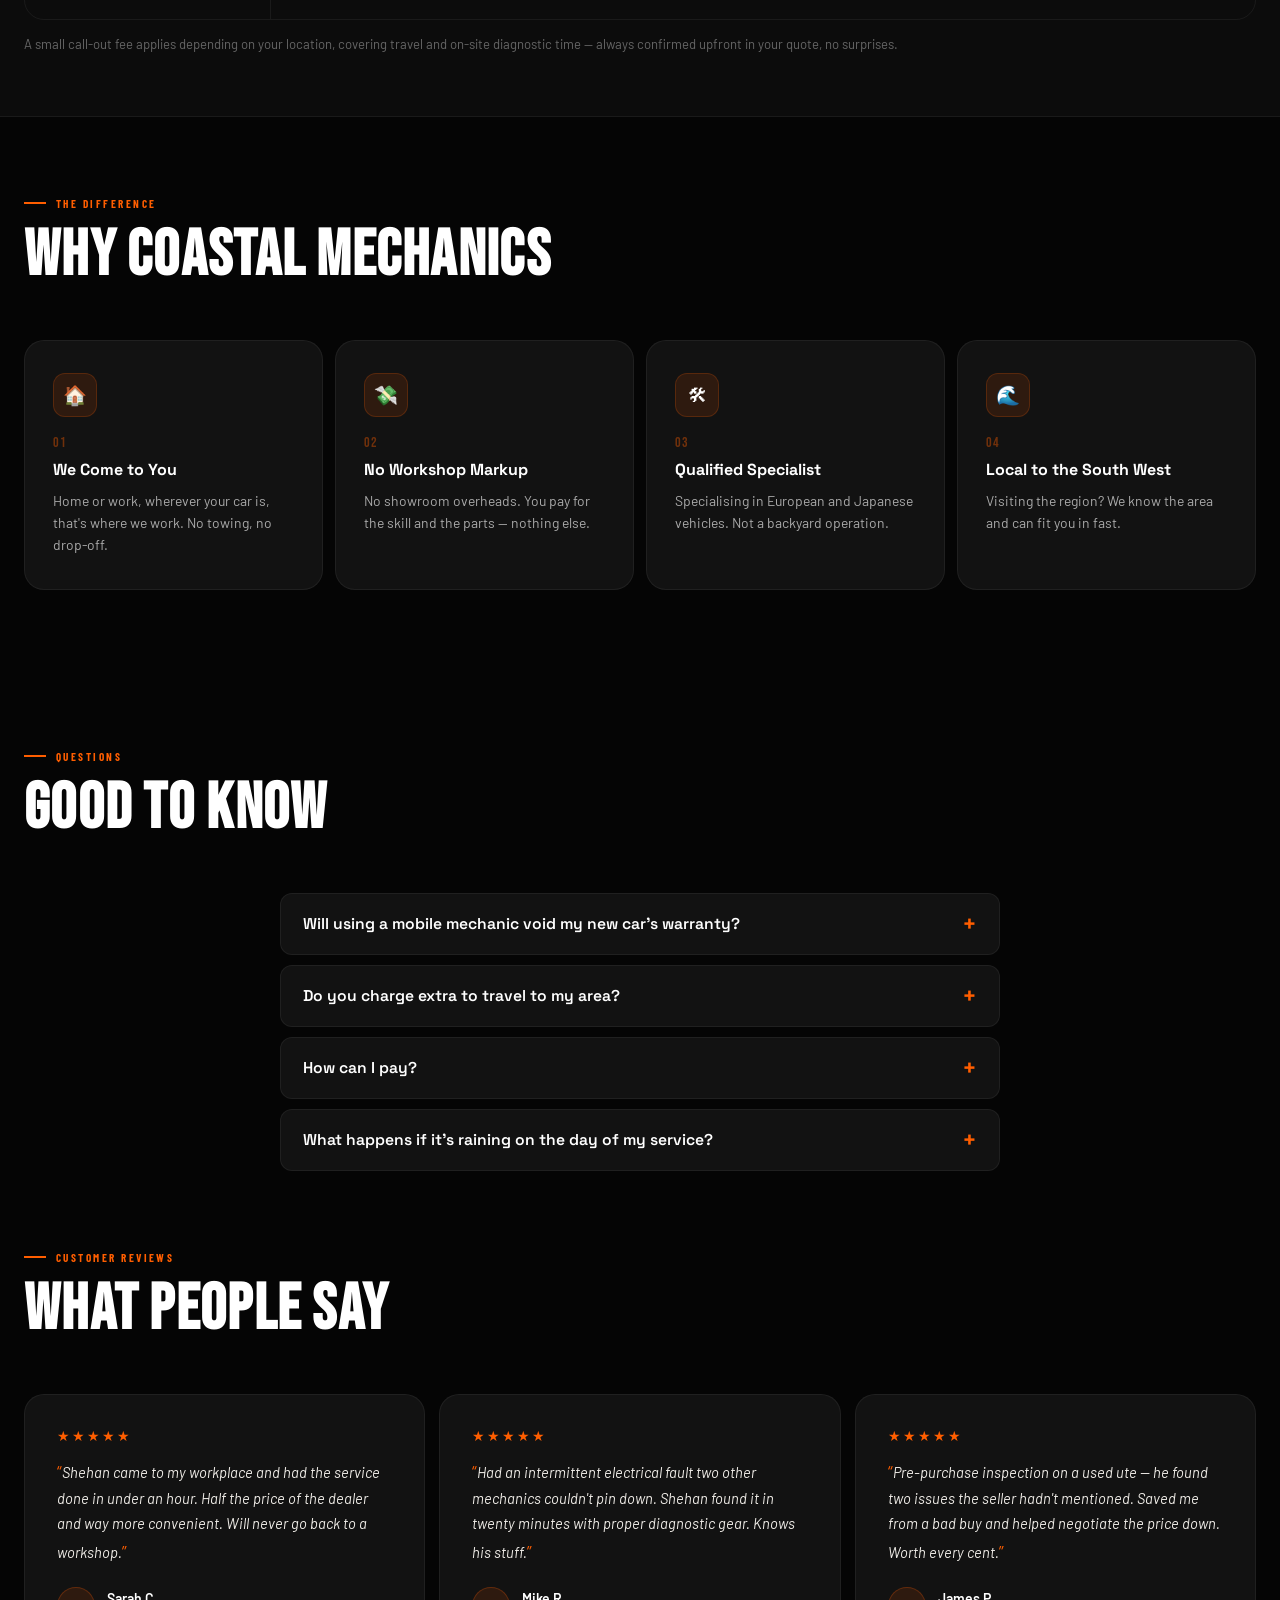
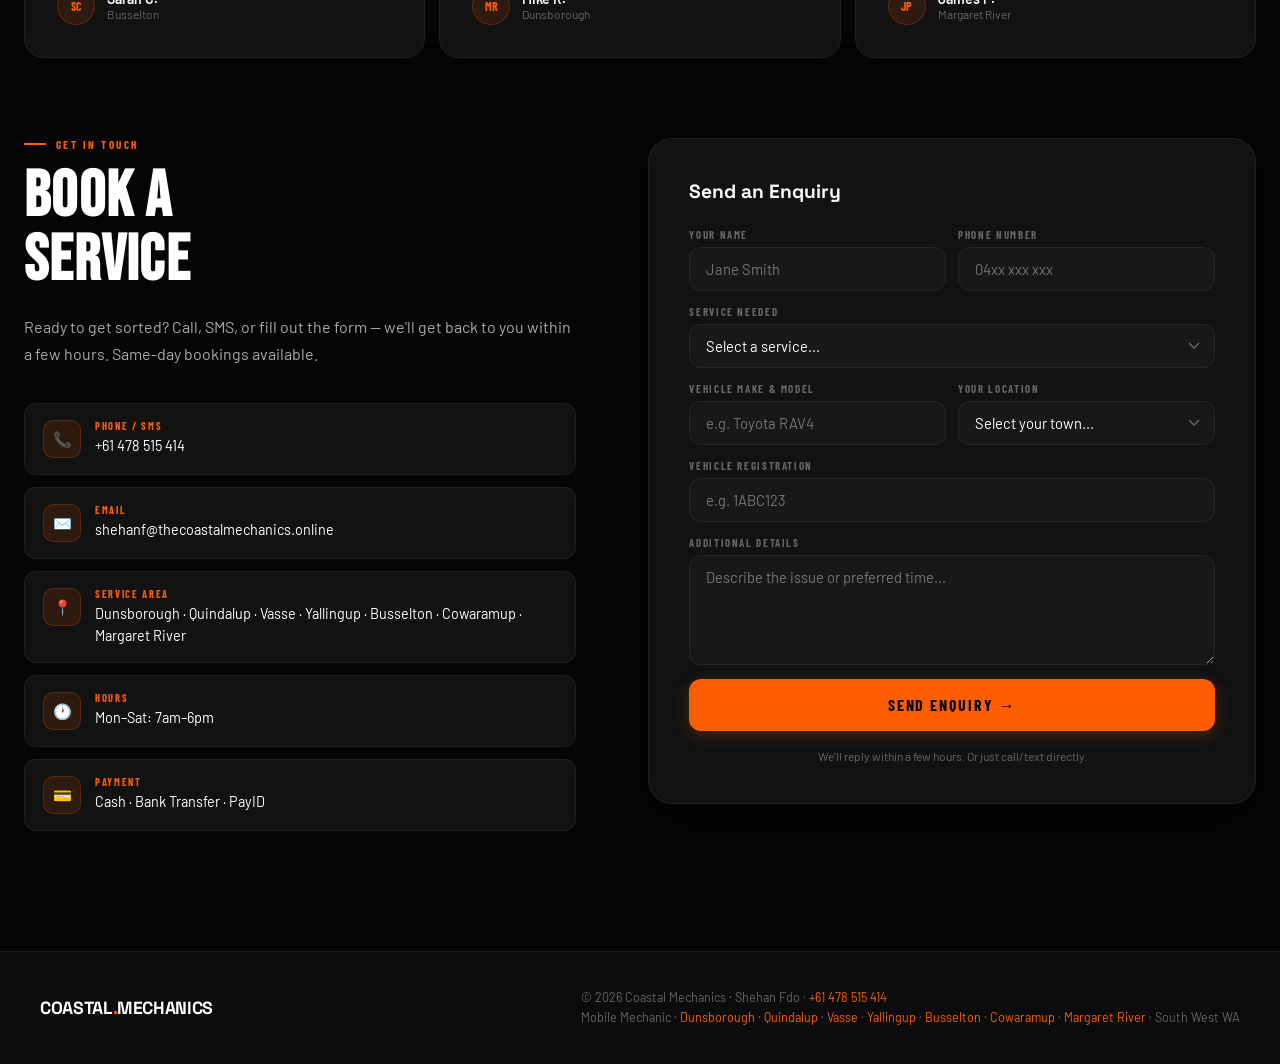
==== commit 203c87af: "Restore trailer servicing page and all links to it Brings back the trailer page, homepage promo/pric" ====
--- a/index.html
+++ b/index.html
@@ -150,6 +150,17 @@
         <span class="promo-card-cta">View Pricing →</span>
       </div>
     </a>
+    <a href="trailer-servicing.html" class="promo-card reveal rv3">
+      <div class="promo-card-top">
+        <div class="promo-card-badge">🚚 Now Offering</div>
+      </div>
+      <div class="promo-card-bottom">
+        <div class="promo-card-num">$99</div>
+        <div class="promo-card-label">Trailer Servicing</div>
+        <div class="promo-card-sub">Safety checks, bearings &amp; more — plus call-out fee</div>
+        <span class="promo-card-cta">See Trailer Pricing →</span>
+      </div>
+    </a>
   </div>
 </section>
 
@@ -160,6 +171,7 @@
     <div class="marquee-item">Brake Replacement</div>
     <div class="marquee-item">Diagnostics</div>
     <div class="marquee-item">Pre-Purchase Inspection</div>
+    <div class="marquee-item">Trailer Servicing</div>
     <div class="marquee-item">4WD &amp; Ute Service</div>
     <div class="marquee-item">Battery Replacement</div>
     <div class="marquee-item">We Come To You</div>
@@ -172,6 +184,7 @@
     <div class="marquee-item">Brake Replacement</div>
     <div class="marquee-item">Diagnostics</div>
     <div class="marquee-item">Pre-Purchase Inspection</div>
+    <div class="marquee-item">Trailer Servicing</div>
     <div class="marquee-item">4WD &amp; Ute Service</div>
     <div class="marquee-item">Battery Replacement</div>
     <div class="marquee-item">We Come To You</div>
@@ -226,6 +239,9 @@
 
       <div class="docket-category">Inspections</div>
       <a class="docket-line" href="pre-purchase-inspection.html"><span class="dl-no">11</span><span class="dl-icon">🔍</span><span class="dl-name">Pre-Purchase Inspection</span><span class="dl-dots"></span><span class="dl-price">$120 <small>AUD</small></span></a>
+
+      <div class="docket-category">Trailers</div>
+      <a class="docket-line" href="trailer-servicing.html"><span class="dl-no">12</span><span class="dl-icon">🚚</span><span class="dl-name">Trailer Servicing</span><span class="dl-dots"></span><span class="dl-price">From $99 <small>AUD</small></span></a>
     </div>
     <div class="docket-foot">      <p class="pricing-note">*Plus call-out fee based on your location — see Service Area below.</p>
     </div>
@@ -577,6 +593,7 @@
           <option>Battery Replacement</option>
           <option>Spark Plugs / Air Filter — From $80</option>
           <option>Pre-Purchase Inspection — $120</option>
+          <option>Trailer Servicing — From $99</option>
           <option>Other / Not Sure</option>
         </select>
       </div>
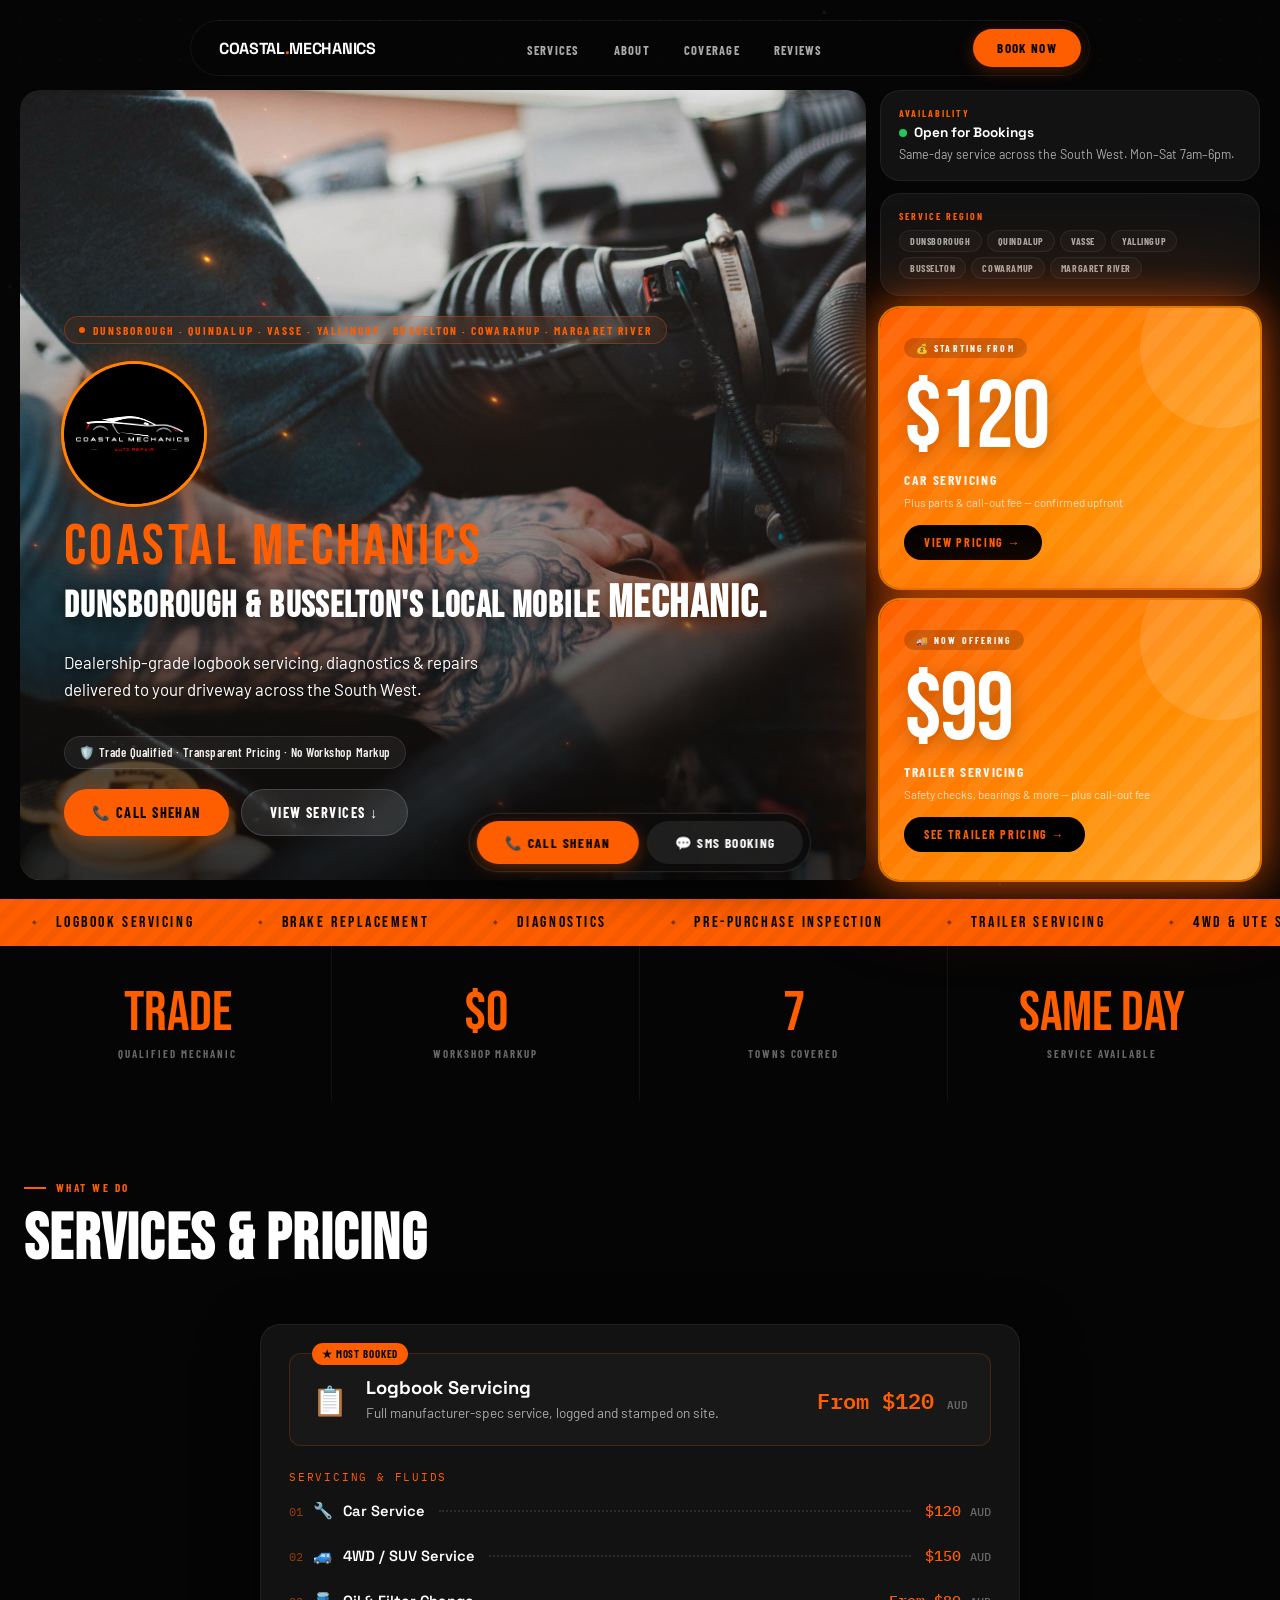
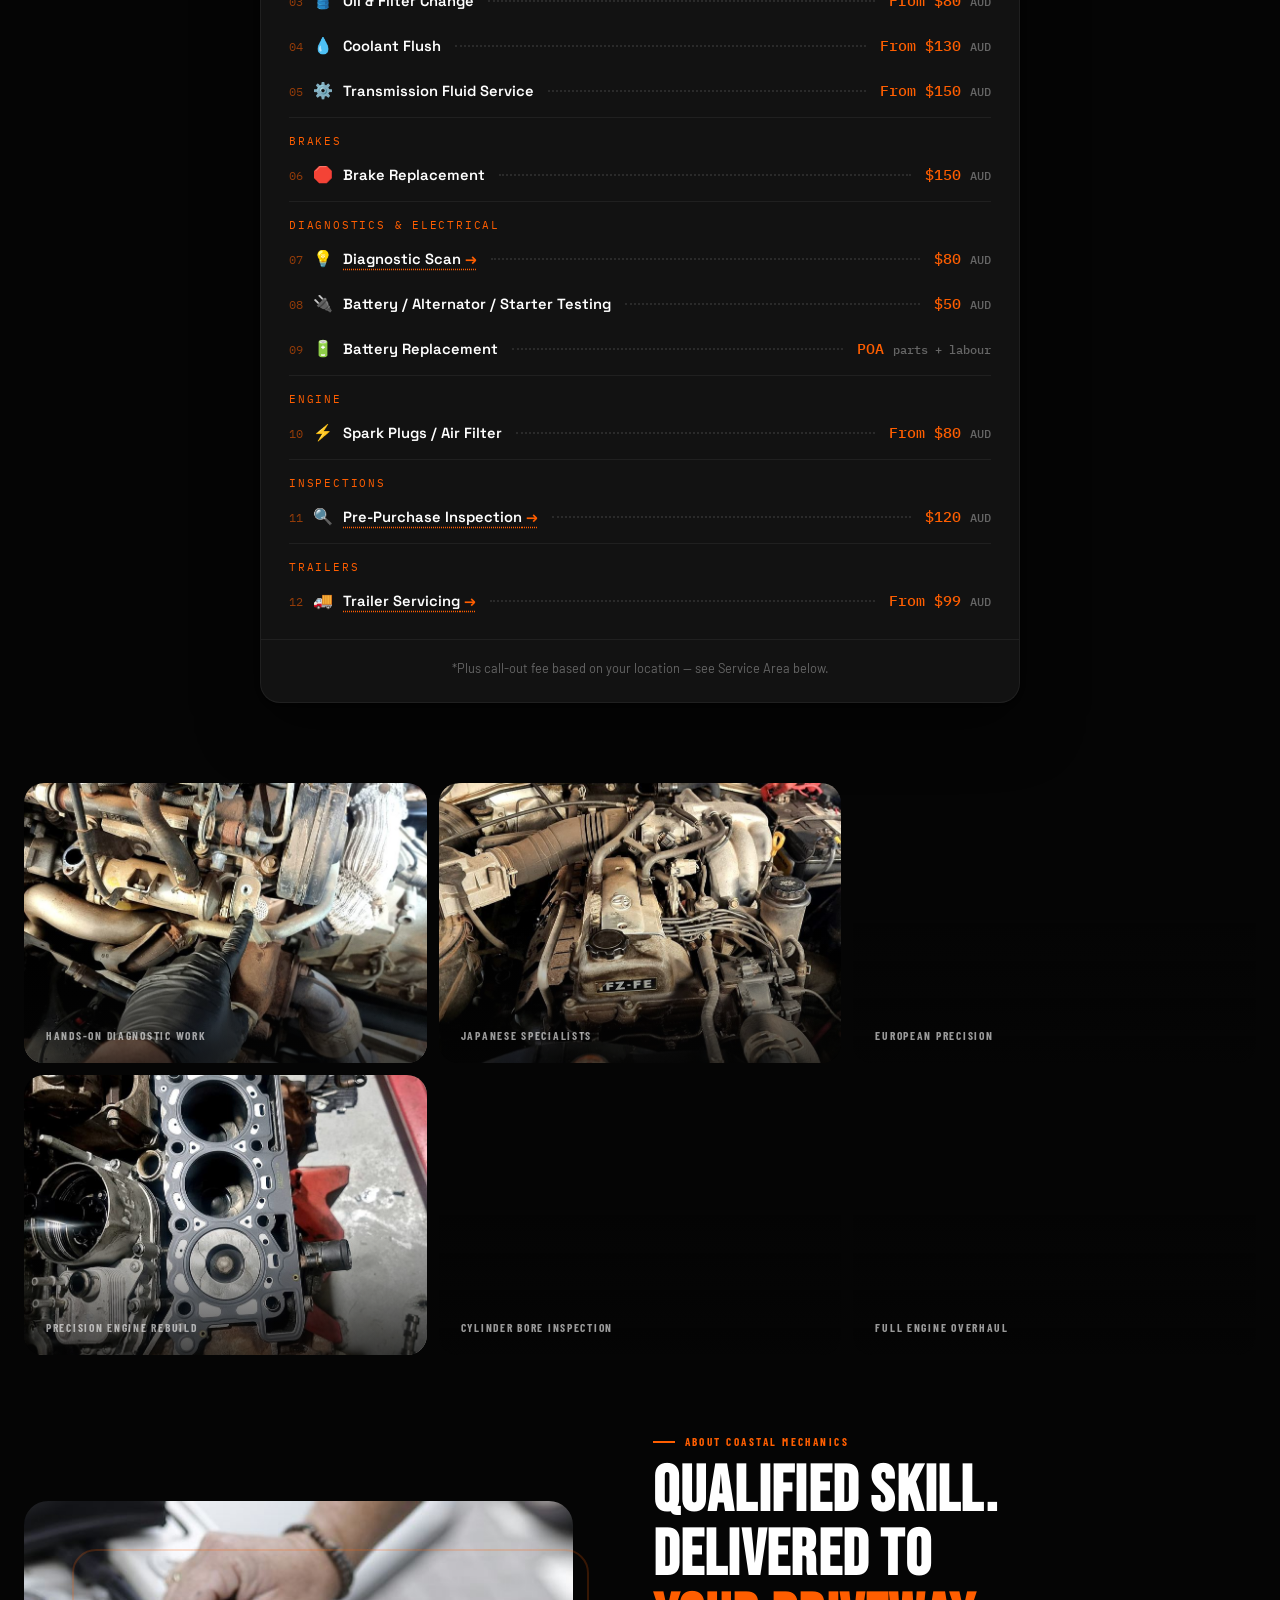
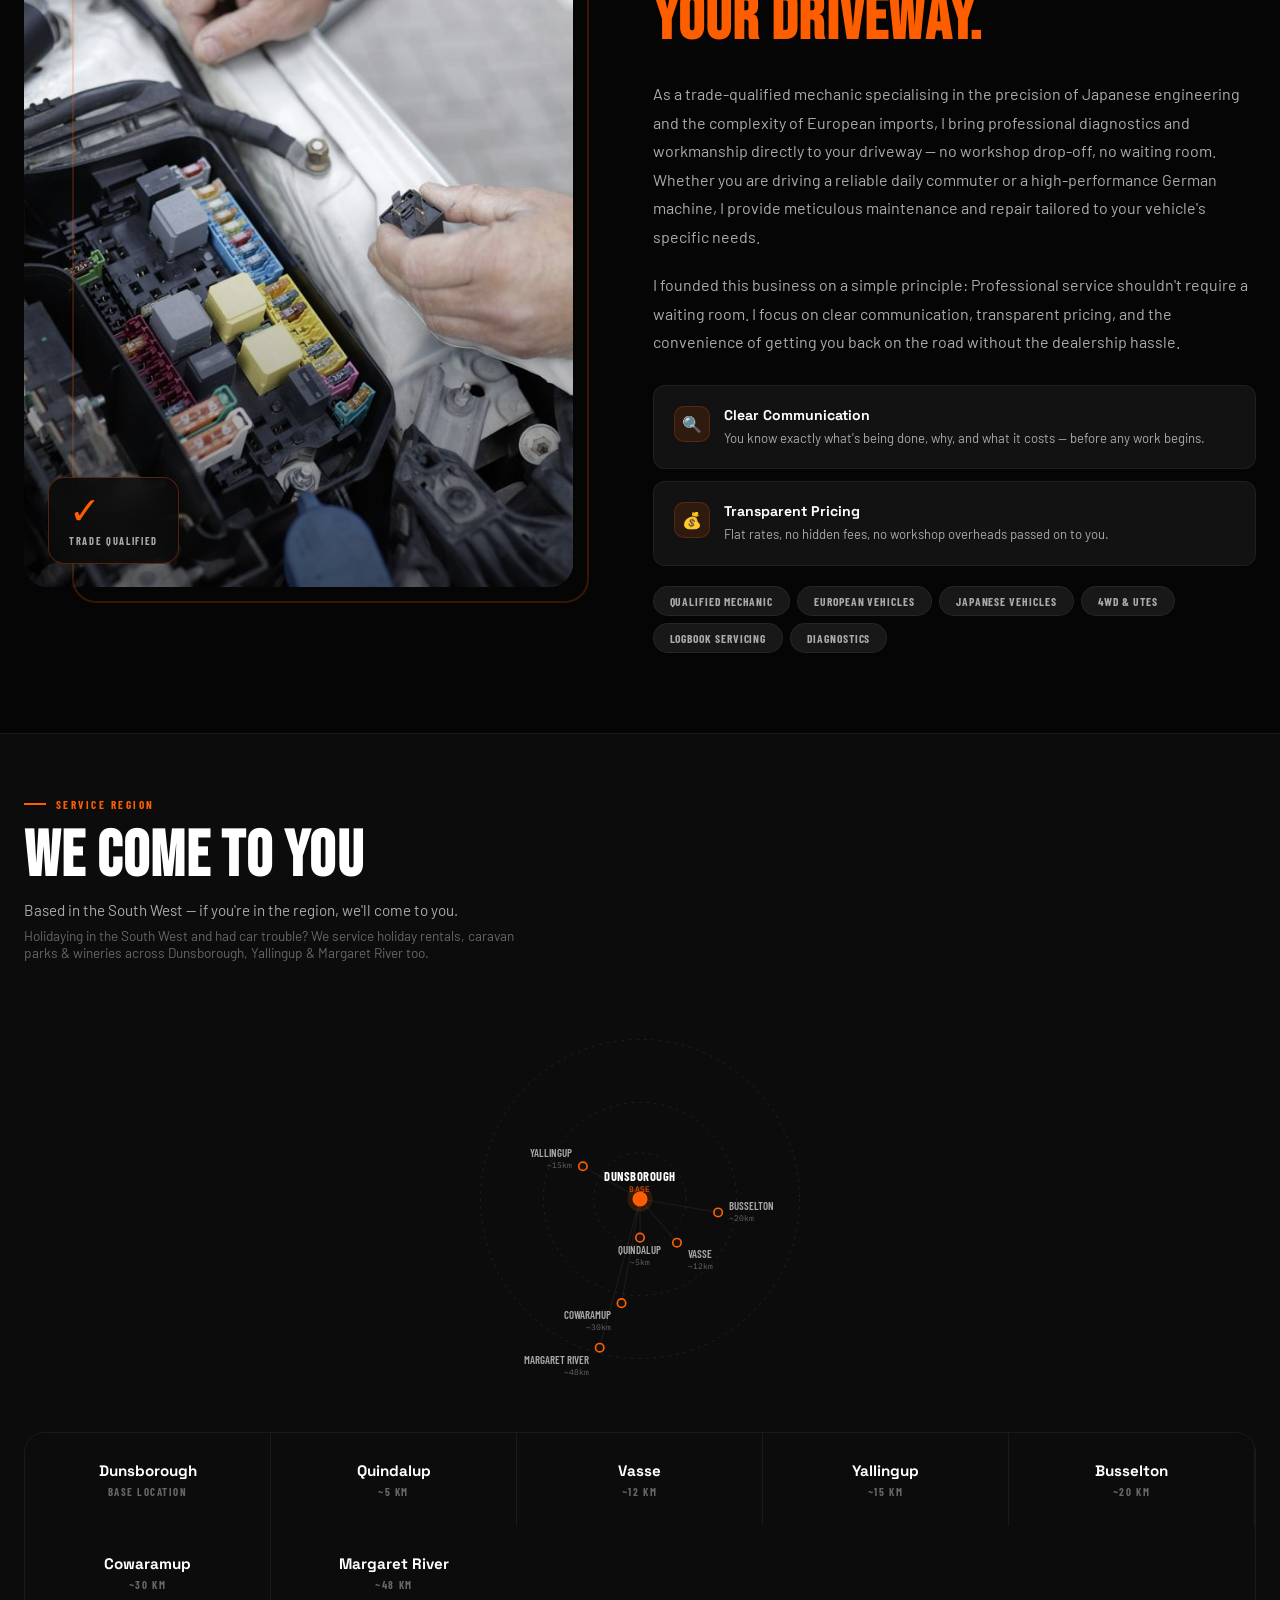
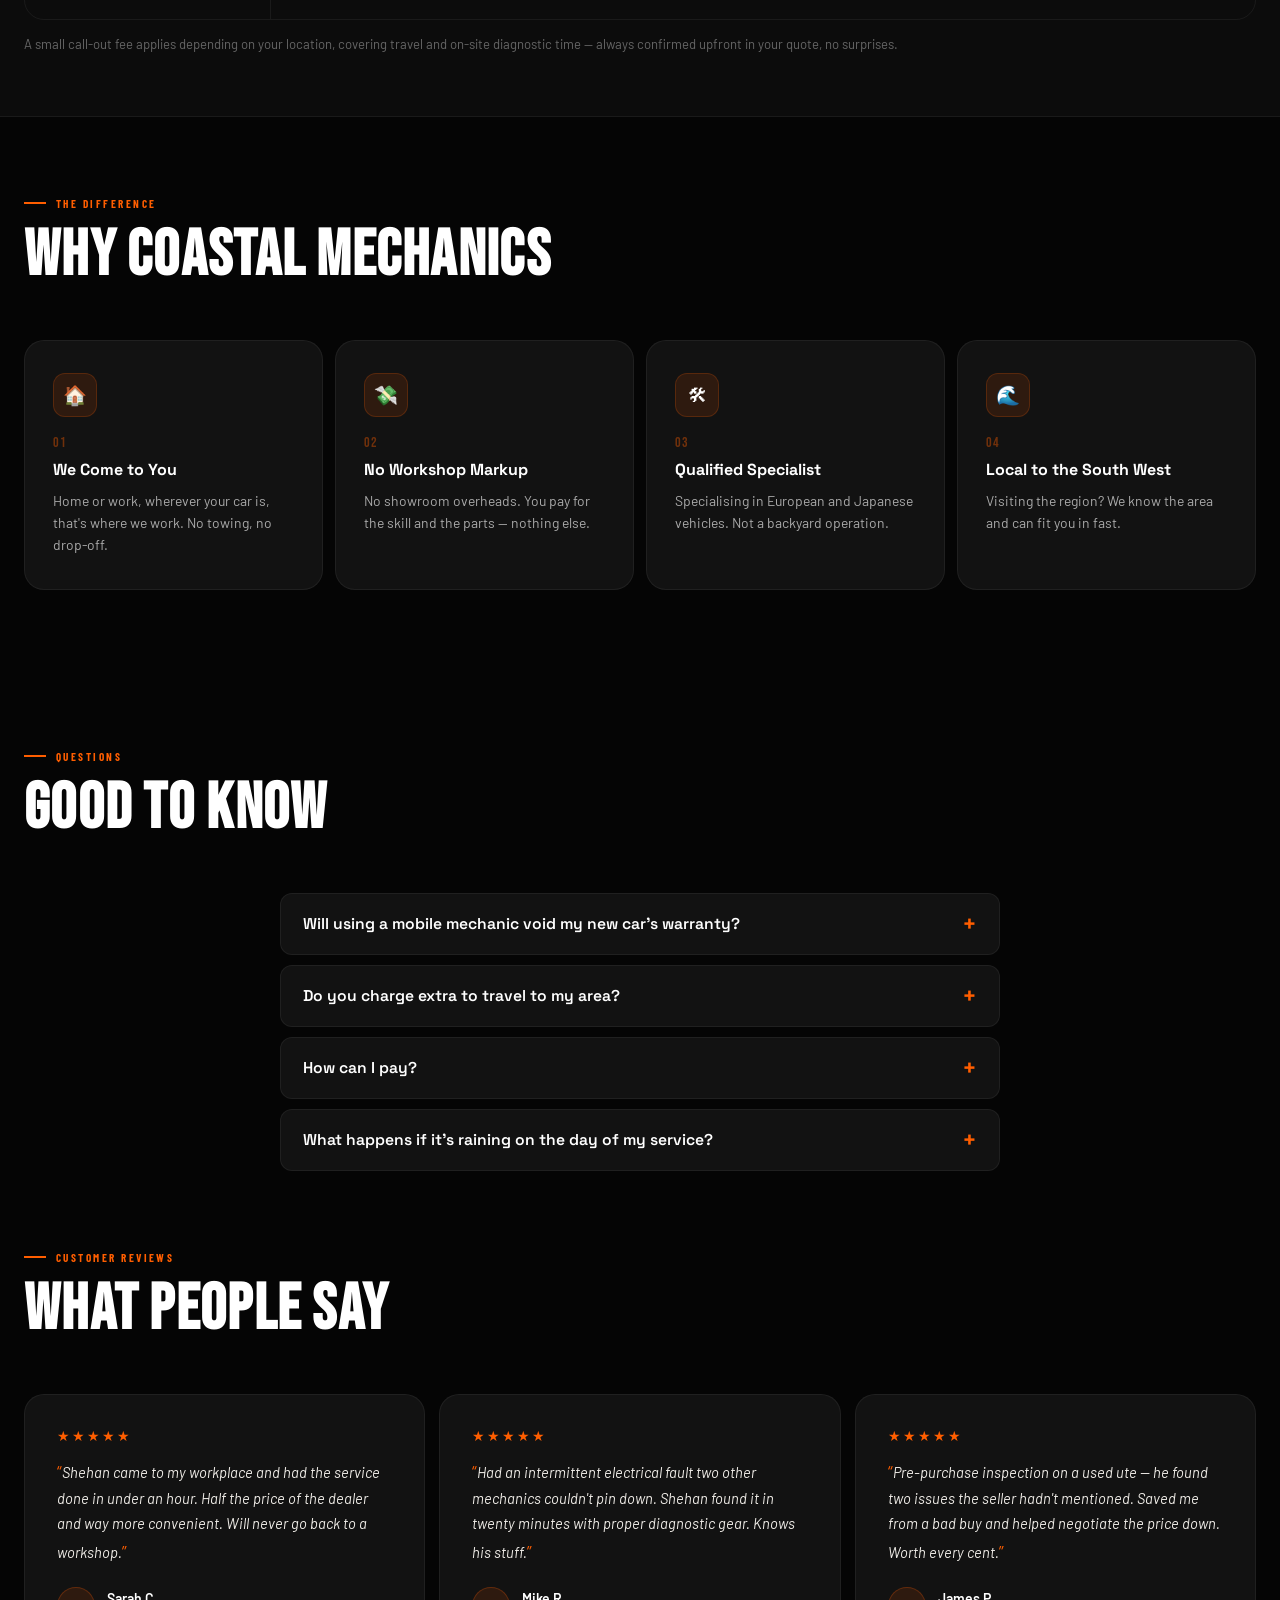
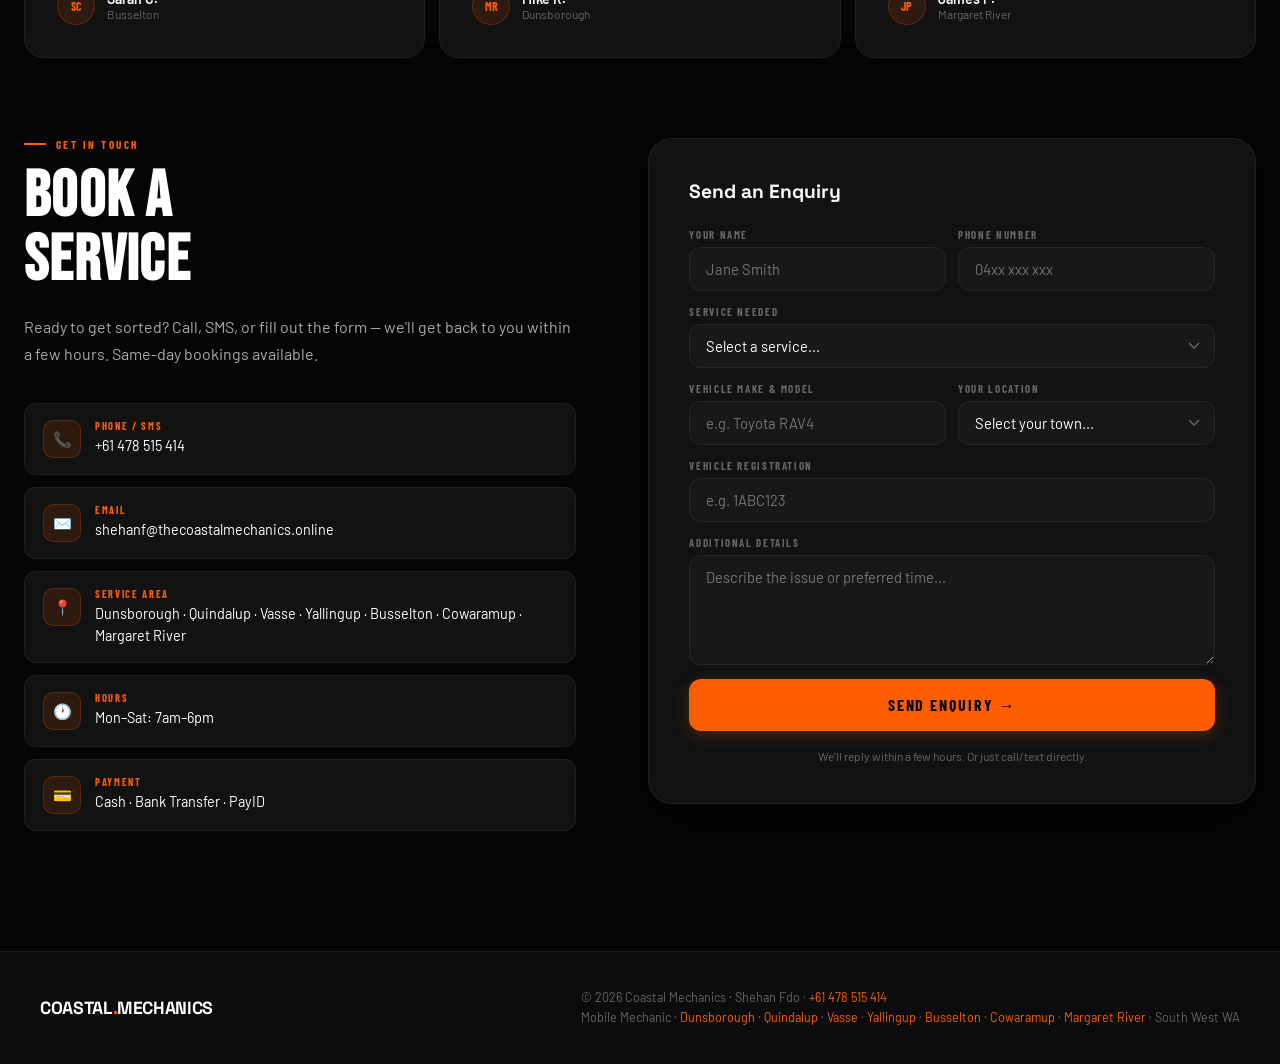
==== commit 00070af5: "Add enquiry form to all subpages and FAQPage schema Embeds the Formspree enquiry form (pre-selected " ====
--- a/index.html
+++ b/index.html
@@ -78,6 +78,46 @@
   ]
 }
 </script>
+<script type="application/ld+json">
+{
+  "@context": "https://schema.org",
+  "@type": "FAQPage",
+  "mainEntity": [
+    {
+      "@type": "Question",
+      "name": "Will using a mobile mechanic void my new car's warranty?",
+      "acceptedAnswer": {
+        "@type": "Answer",
+        "text": "No. Under Australian Consumer Law, you're entitled to choose your own repairer. We use manufacturer-spec parts and stamp your logbook, so your warranty stays fully protected."
+      }
+    },
+    {
+      "@type": "Question",
+      "name": "Do you charge extra to travel to my area?",
+      "acceptedAnswer": {
+        "@type": "Answer",
+        "text": "A small call-out fee applies depending on your location, covering travel and on-site diagnostic time. It's always confirmed upfront in your quote — no surprises on the day."
+      }
+    },
+    {
+      "@type": "Question",
+      "name": "How can I pay?",
+      "acceptedAnswer": {
+        "@type": "Answer",
+        "text": "Cash, bank transfer, or PayID — whatever's easiest for you."
+      }
+    },
+    {
+      "@type": "Question",
+      "name": "What happens if it's raining on the day of my service?",
+      "acceptedAnswer": {
+        "@type": "Answer",
+        "text": "Light rain usually isn't a problem. For more severe weather, we'll get in touch to reschedule at no cost to you — safety first, for your car and for us."
+      }
+    }
+  ]
+}
+</script>
 </head>
 <body>
 
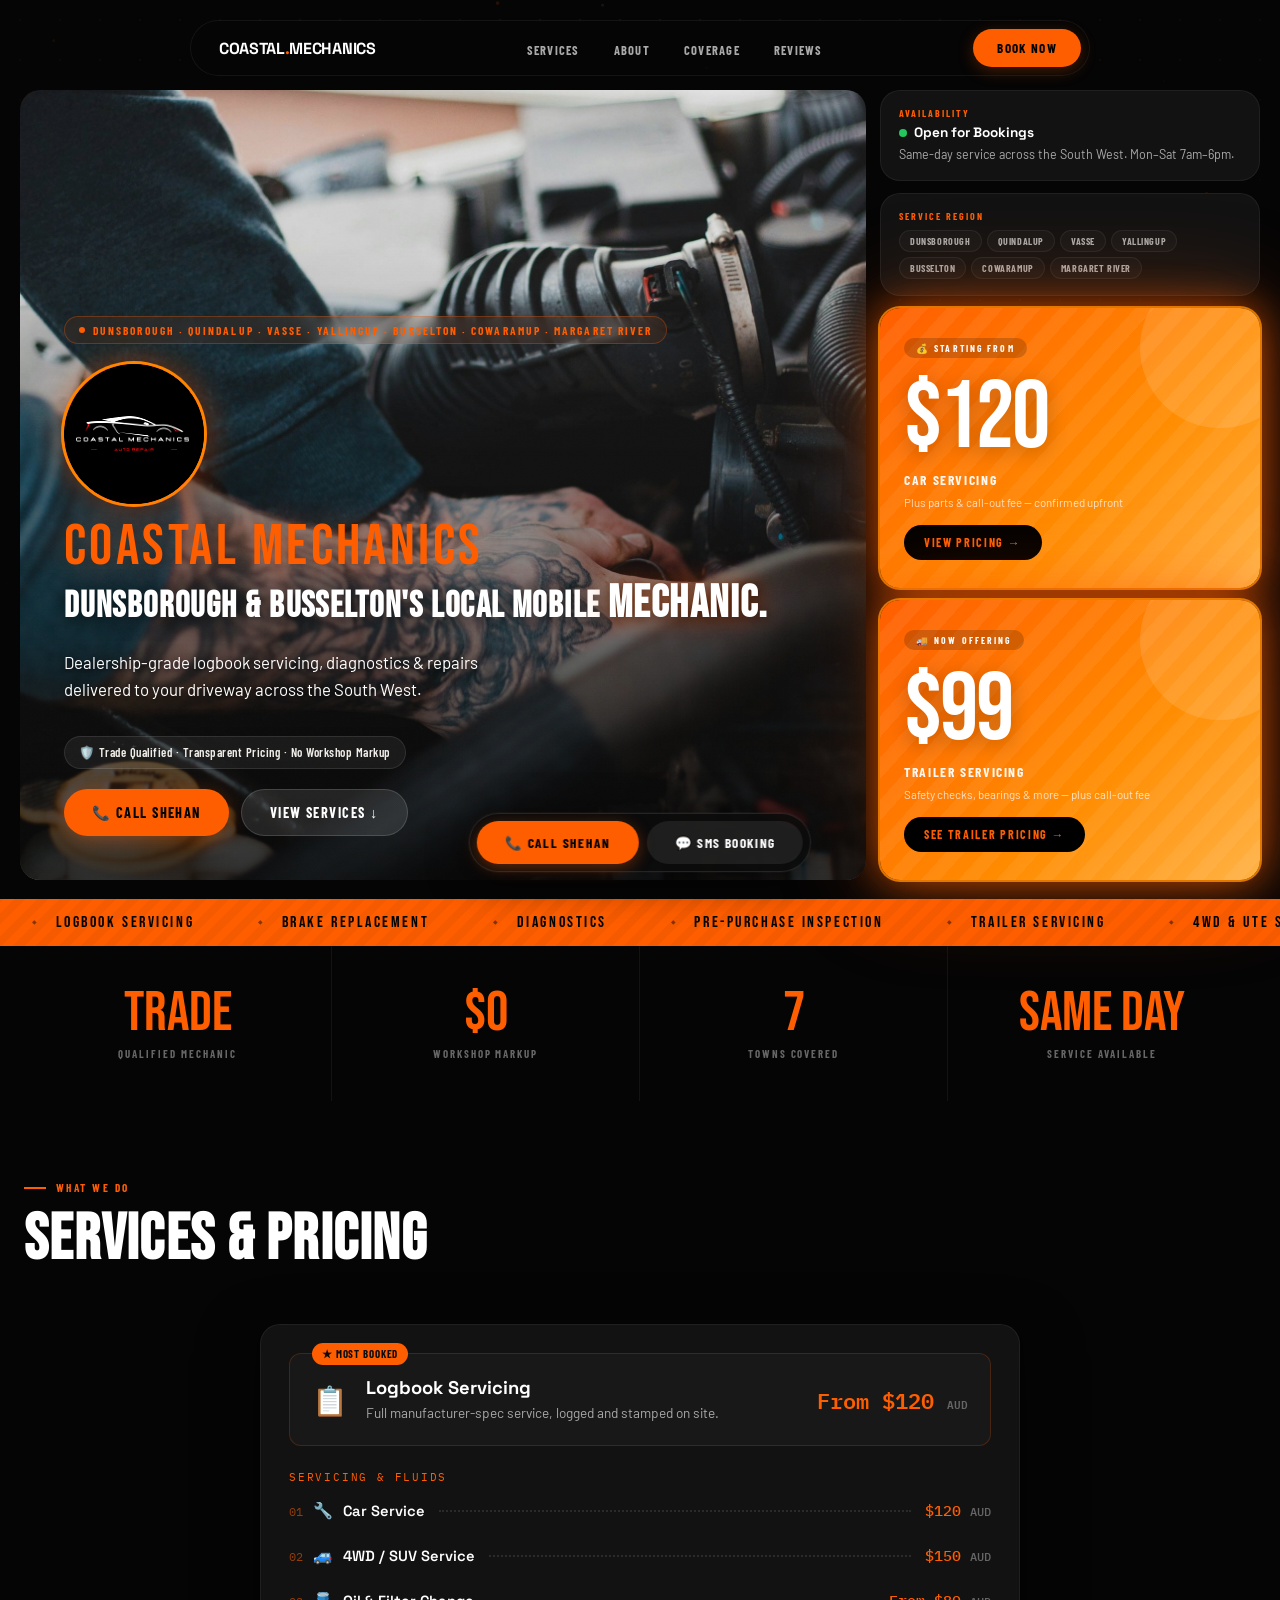
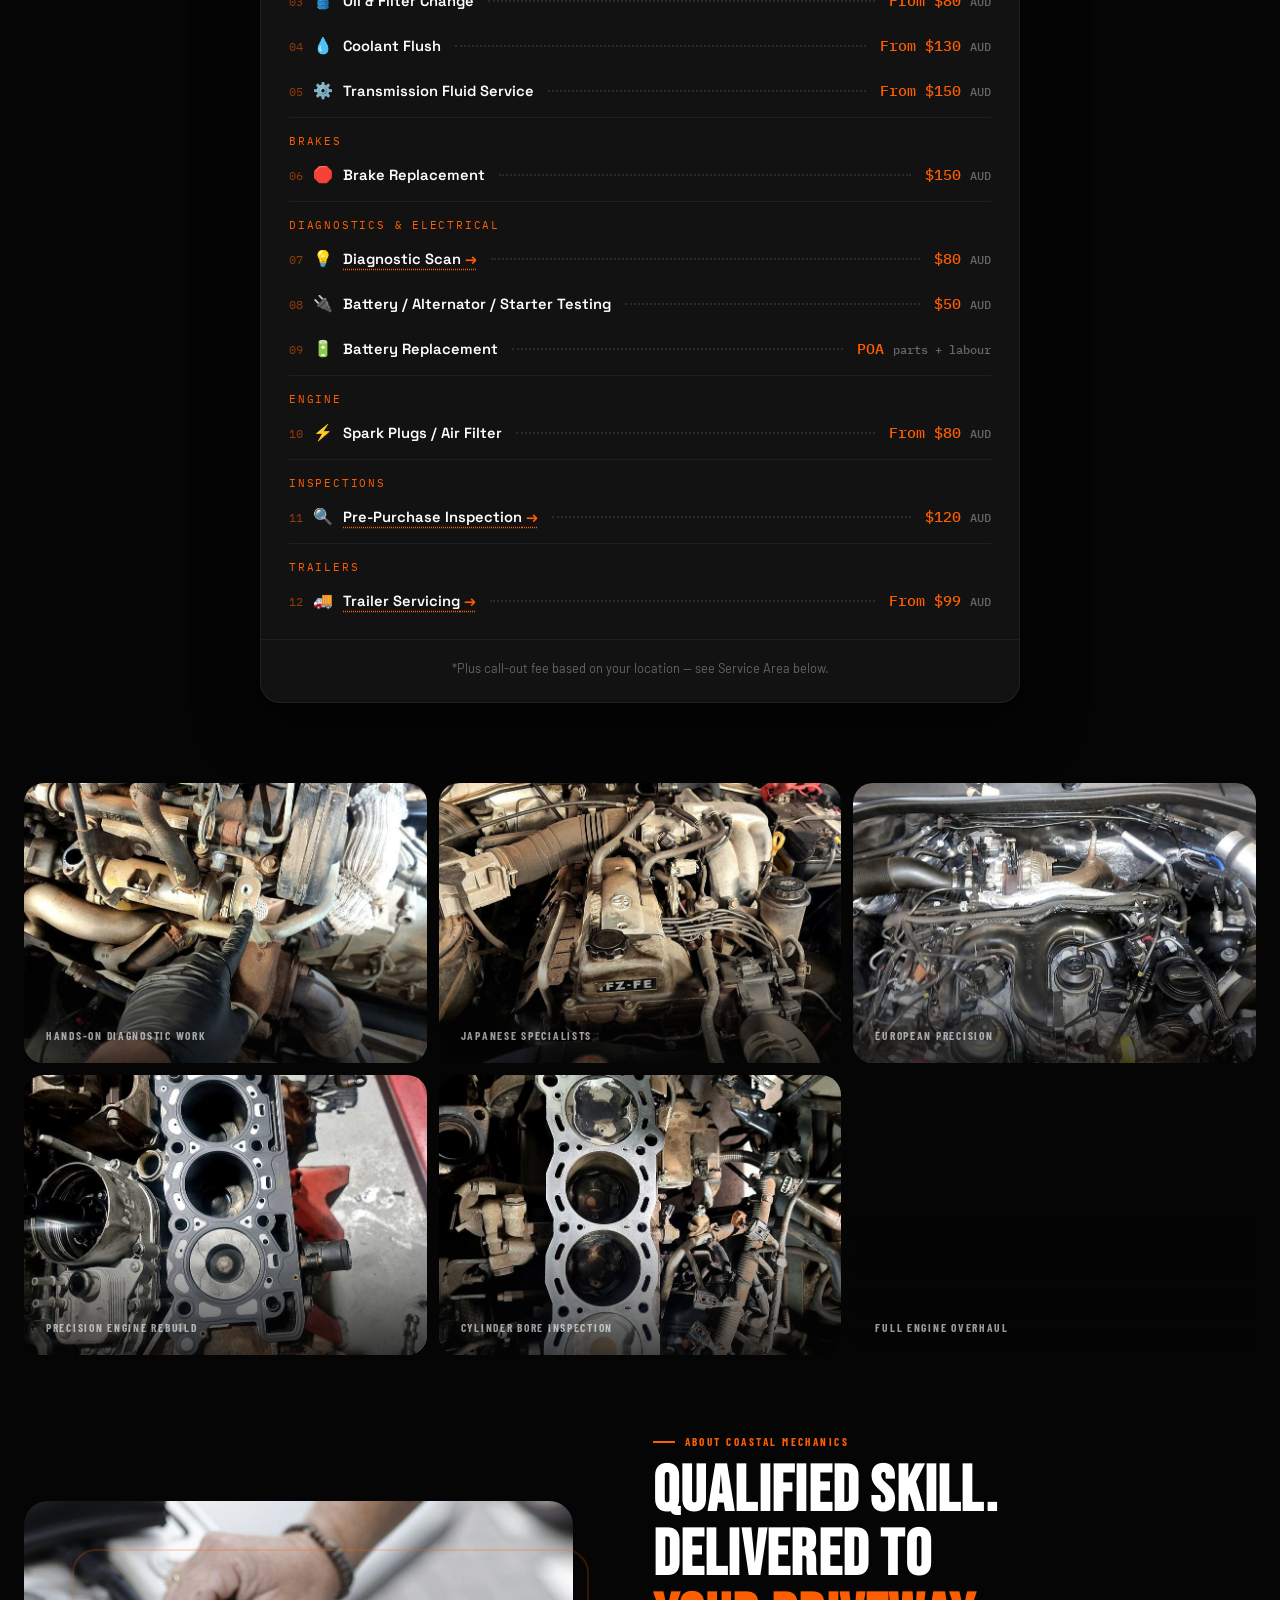
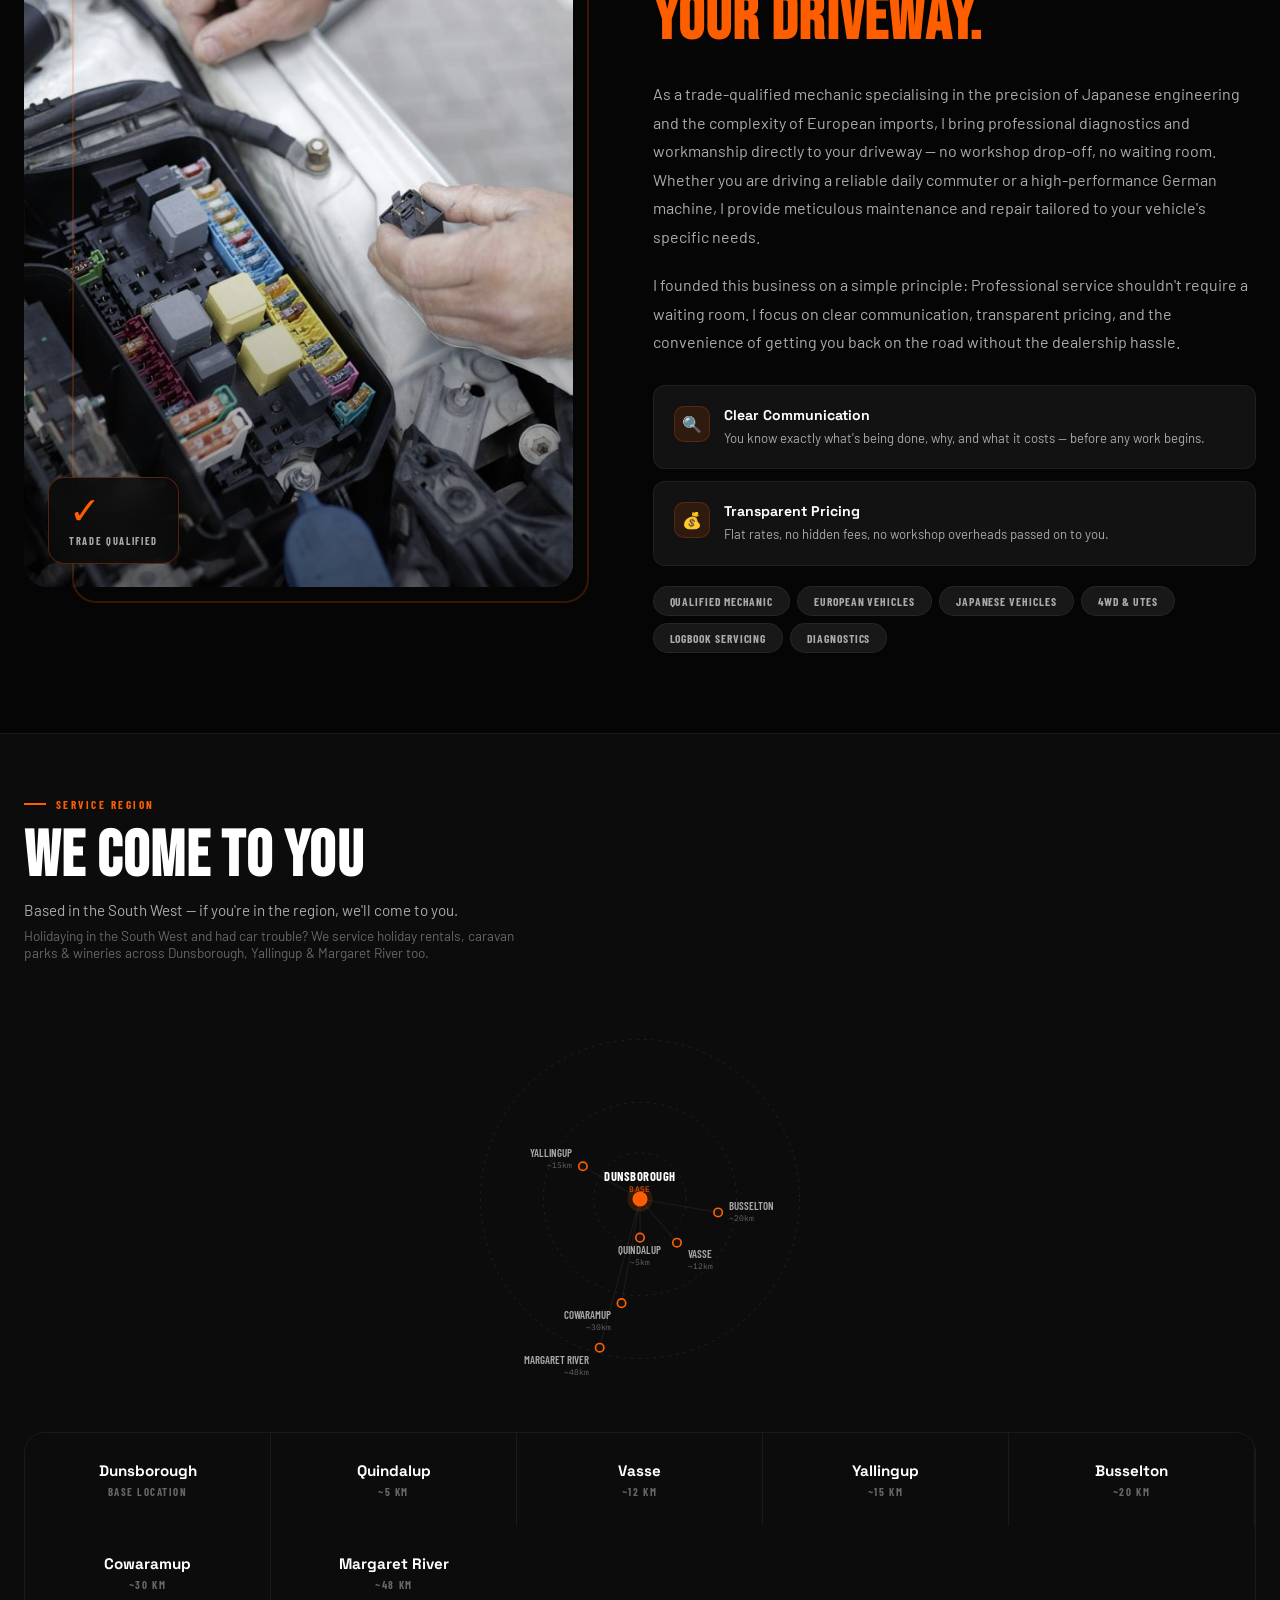
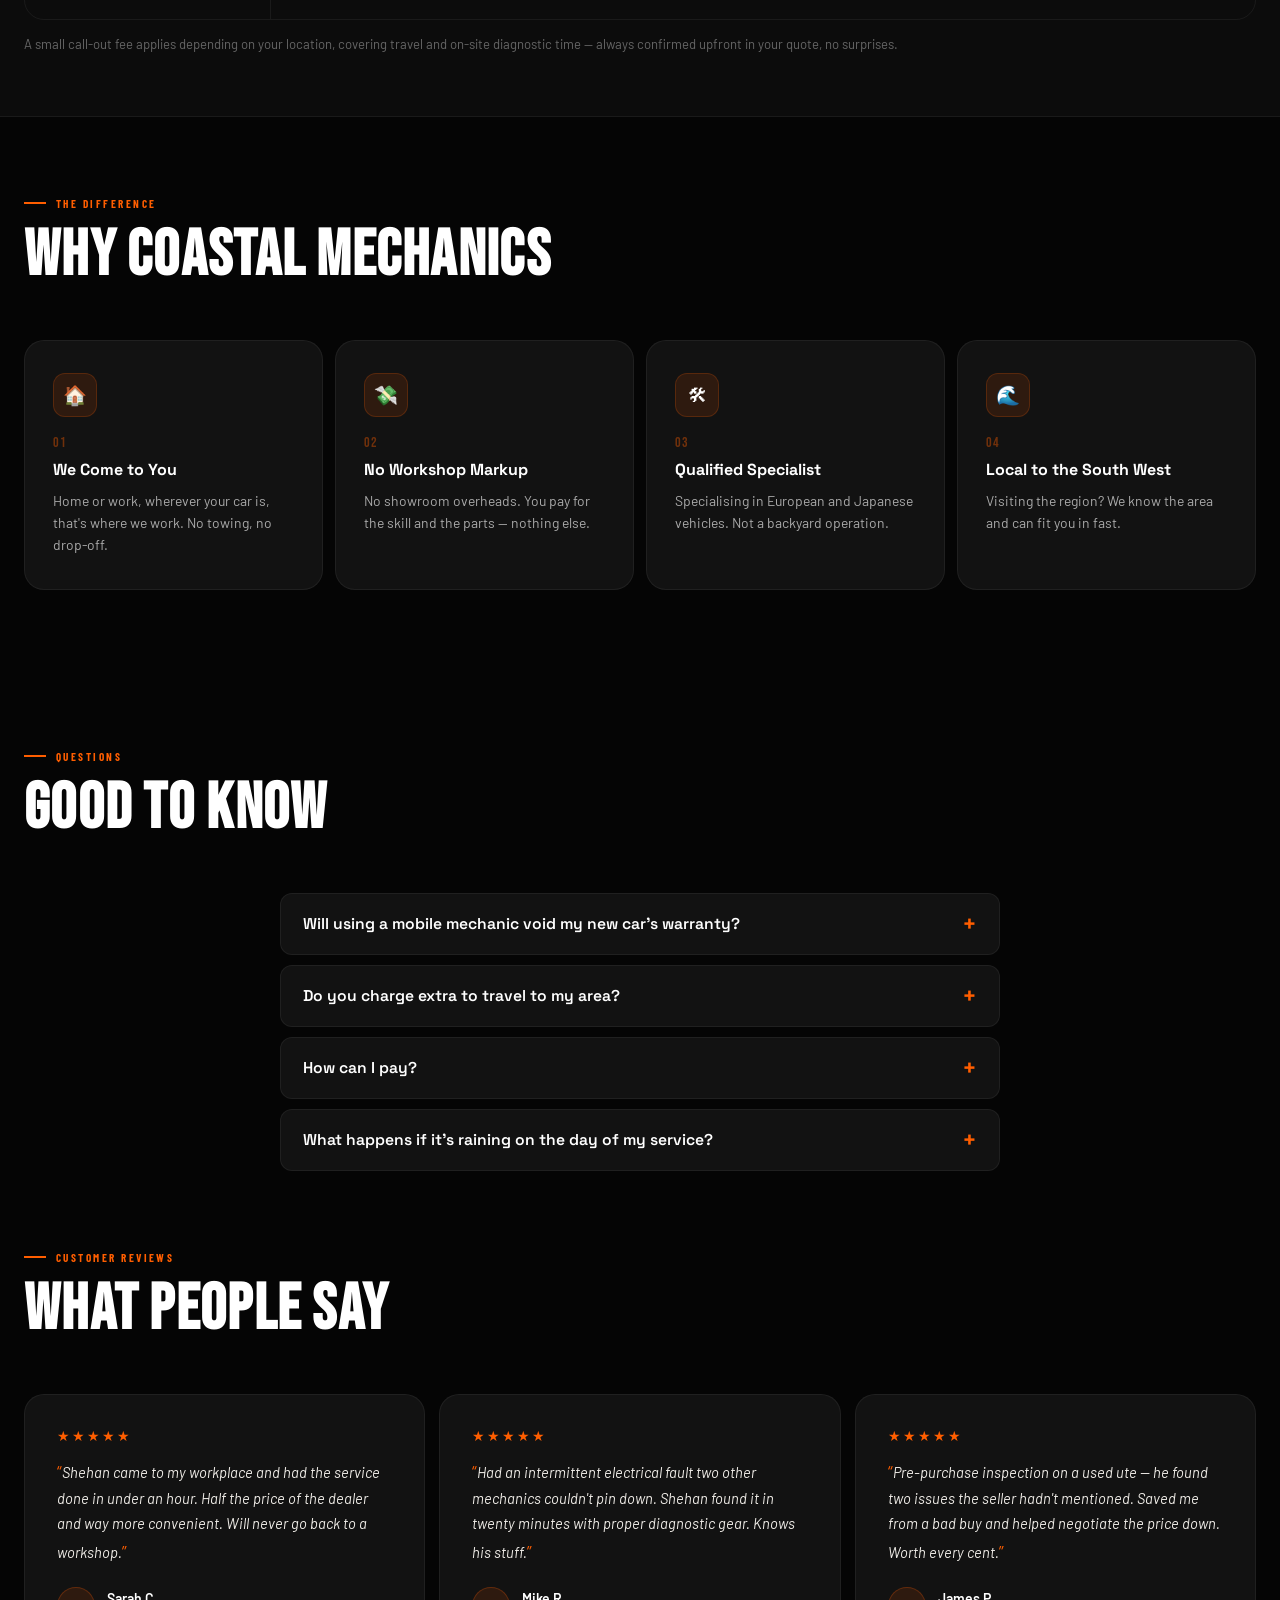
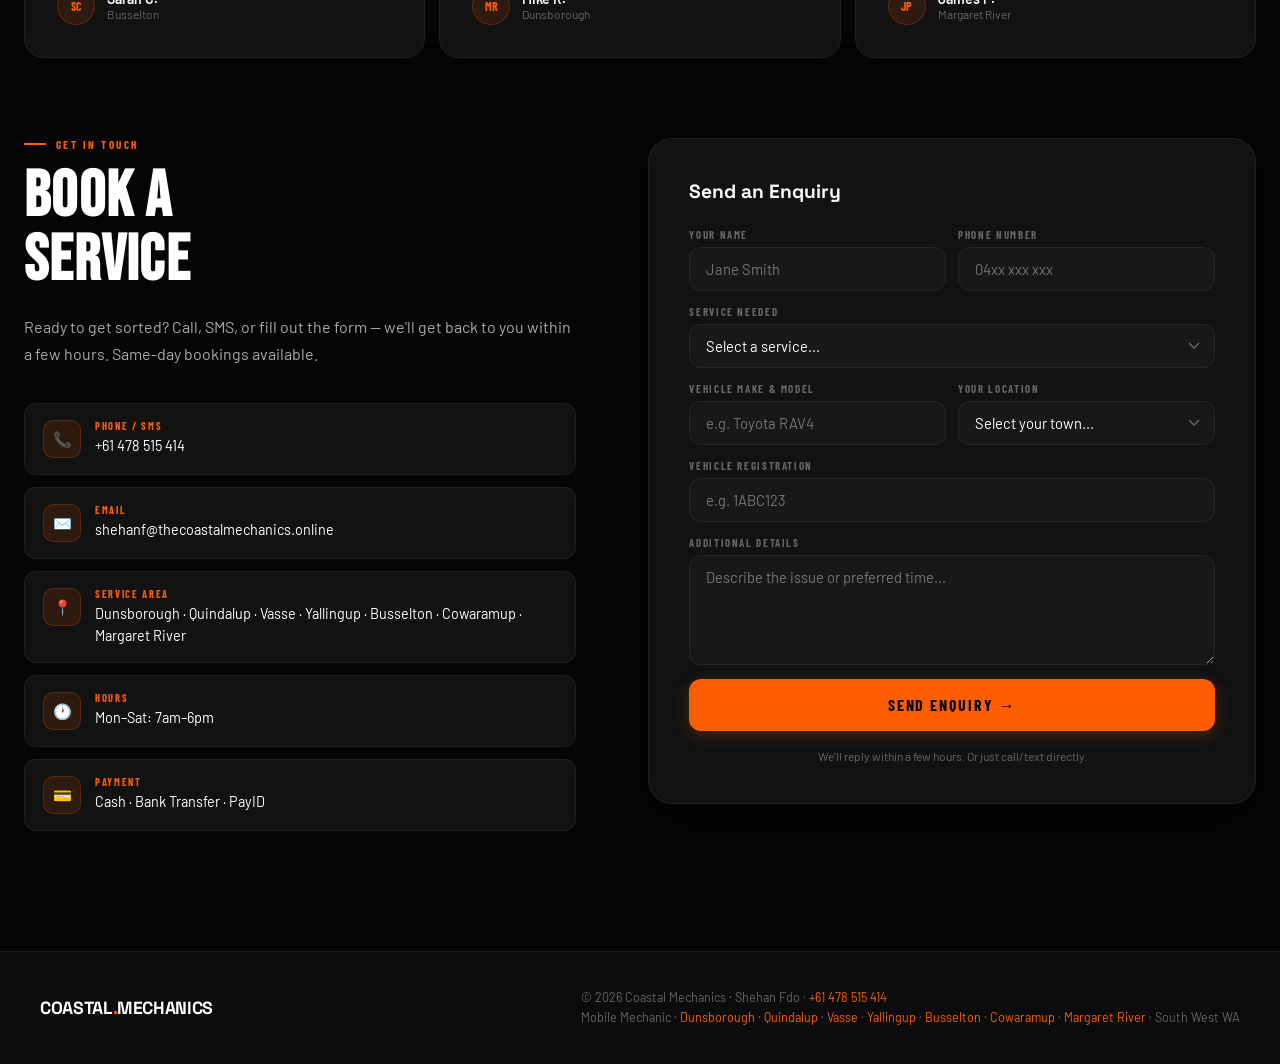
==== commit 29da6b85: "Change meta description name to Shehan Fdo Co-Authored-By: Claude Sonnet 5.5 <noreply@anthropic.com>" ====
--- a/index.html
+++ b/index.html
@@ -7,7 +7,7 @@
 <link rel="canonical" href="https://thecoastalmechanics.online/">
 <link rel="icon" type="image/png" href="favicon.png">
 <link rel="apple-touch-icon" href="favicon.png">
-<meta name="description" content="Looking for a mechanic near you? Coastal Mechanics is your local mobile mechanic serving Dunsborough, Quindalup, Vasse, Yallingup, Busselton, Cowaramup &amp; Margaret River. Transparent pricing, no workshop markup. Call Shehan Fernando.">
+<meta name="description" content="Looking for a mechanic near you? Coastal Mechanics is your local mobile mechanic serving Dunsborough, Quindalup, Vasse, Yallingup, Busselton, Cowaramup &amp; Margaret River. Transparent pricing, no workshop markup. Call Shehan Fdo.">
 <link rel="preconnect" href="https://fonts.googleapis.com">
 <link rel="preconnect" href="https://fonts.gstatic.com" crossorigin>
 <link href="https://fonts.googleapis.com/css2?family=Bebas+Neue&family=Barlow:wght@400;500;600&family=Barlow+Condensed:wght@500;600;700&family=Space+Grotesk:wght@400;500;700&family=IBM+Plex+Mono:wght@400;500;600&display=swap" rel="stylesheet">
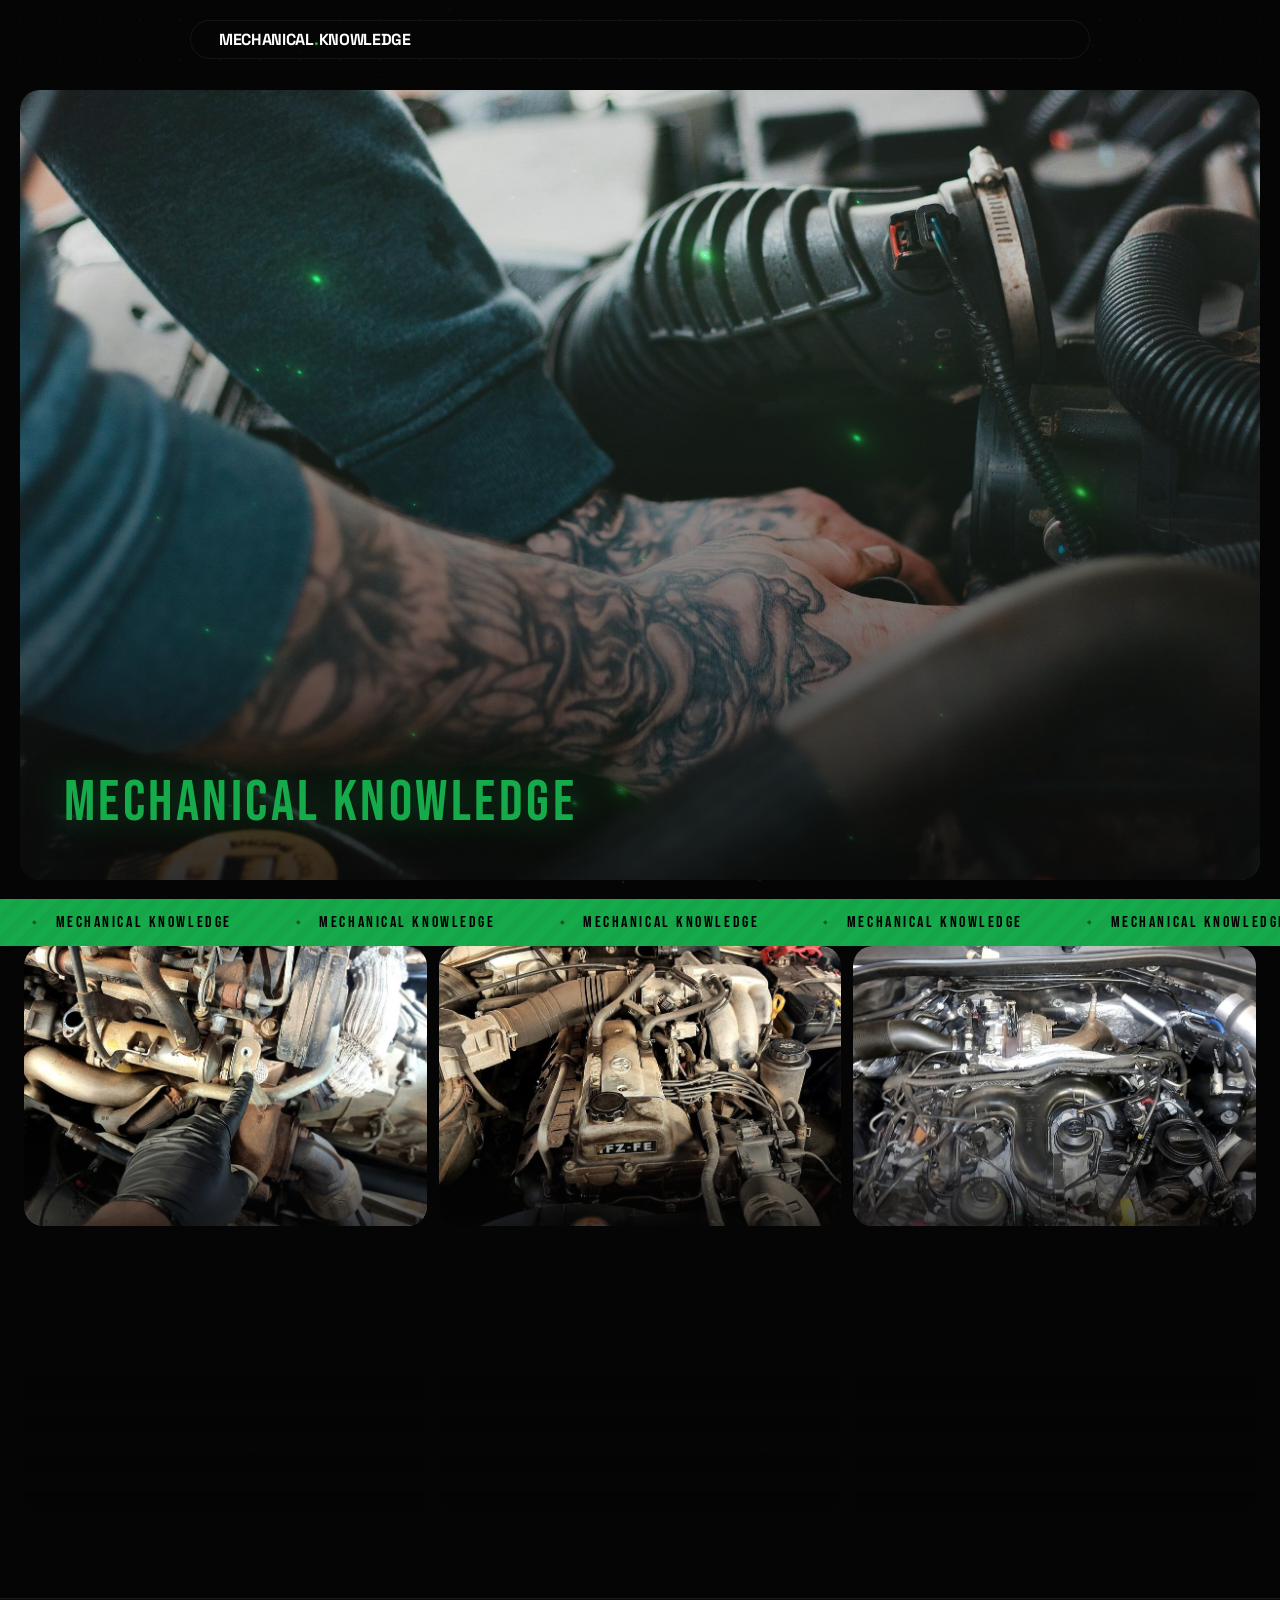
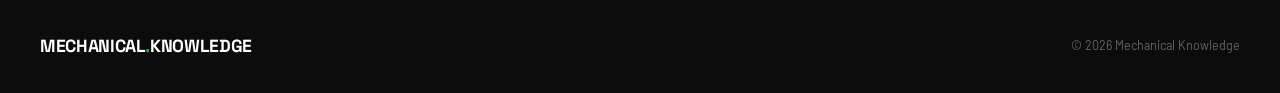
==== commit dfa0d677: "Pause site: rebrand to Mechanical Knowledge, strip contact/booking/service content, green accent - R" ====
--- a/index.html
+++ b/index.html
@@ -3,11 +3,11 @@
 <head>
 <meta charset="UTF-8">
 <meta name="viewport" content="width=device-width, initial-scale=1.0">
-<title>Mobile Mechanic in Busselton &amp; Dunsborough | Coastal Mechanics</title>
+<title>Mechanical Knowledge</title>
 <link rel="canonical" href="https://thecoastalmechanics.online/">
 <link rel="icon" type="image/png" href="favicon.png">
 <link rel="apple-touch-icon" href="favicon.png">
-<meta name="description" content="Looking for a mechanic near you? Coastal Mechanics is your local mobile mechanic serving Dunsborough, Quindalup, Vasse, Yallingup, Busselton, Cowaramup &amp; Margaret River. Transparent pricing, no workshop markup. Call Shehan Fdo.">
+<meta name="description" content="Mechanical Knowledge — South West WA.">
 <link rel="preconnect" href="https://fonts.googleapis.com">
 <link rel="preconnect" href="https://fonts.gstatic.com" crossorigin>
 <link href="https://fonts.googleapis.com/css2?family=Bebas+Neue&family=Barlow:wght@400;500;600&family=Barlow+Condensed:wght@500;600;700&family=Space+Grotesk:wght@400;500;700&family=IBM+Plex+Mono:wght@400;500;600&display=swap" rel="stylesheet">
@@ -22,7 +22,7 @@
   </filter>
 </svg>
 
-<link rel="stylesheet" href="styles.css">
+<link rel="stylesheet" href="styles.css?v=green1">
 
 <!-- Google Analytics 4 -->
 <script async src="https://www.googletagmanager.com/gtag/js?id=G-4KFB1P0VC6"></script>
@@ -33,91 +33,6 @@
   gtag('config', 'G-4KFB1P0VC6');
 </script>
 
-<!-- LocalBusiness structured data for Google Search / Maps -->
-<script type="application/ld+json">
-{
-  "@context": "https://schema.org",
-  "@type": "AutoRepair",
-  "name": "Coastal Mechanics",
-  "description": "Mobile mechanic specialising in Japanese and European vehicles across Dunsborough, Quindalup, Vasse, Yallingup, Busselton, Cowaramup & Margaret River. We come to you.",
-  "url": "https://thecoastalmechanics.online",
-  "telephone": "+61478515414",
-  "email": "shehanf@thecoastalmechanics.online",
-  "image": "https://thecoastalmechanics.online/favicon.png",
-  "priceRange": "$50-$150",
-  "areaServed": [
-    { "@type": "City", "name": "Dunsborough" },
-    { "@type": "City", "name": "Quindalup" },
-    { "@type": "City", "name": "Vasse" },
-    { "@type": "City", "name": "Yallingup" },
-    { "@type": "City", "name": "Busselton" },
-    { "@type": "City", "name": "Cowaramup" },
-    { "@type": "City", "name": "Margaret River" }
-  ],
-  "openingHoursSpecification": [
-    {
-      "@type": "OpeningHoursSpecification",
-      "dayOfWeek": ["Monday","Tuesday","Wednesday","Thursday","Friday","Saturday"],
-      "opens": "07:00",
-      "closes": "18:00"
-    }
-  ],
-  "paymentAccepted": "Cash, Bank Transfer, PayID",
-  "makesOffer": [
-    { "@type": "Offer", "itemOffered": { "@type": "Service", "name": "Car Service (Standard)" }, "price": "120", "priceCurrency": "AUD" },
-    { "@type": "Offer", "itemOffered": { "@type": "Service", "name": "4WD / SUV / Van Service" }, "price": "150", "priceCurrency": "AUD" },
-    { "@type": "Offer", "itemOffered": { "@type": "Service", "name": "Brake Replacement" }, "price": "150", "priceCurrency": "AUD" },
-    { "@type": "Offer", "itemOffered": { "@type": "Service", "name": "Logbook Servicing" }, "priceSpecification": { "@type": "PriceSpecification", "minPrice": "120", "priceCurrency": "AUD" } },
-    { "@type": "Offer", "itemOffered": { "@type": "Service", "name": "Oil & Filter Change" }, "priceSpecification": { "@type": "PriceSpecification", "minPrice": "80", "priceCurrency": "AUD" } },
-    { "@type": "Offer", "itemOffered": { "@type": "Service", "name": "Coolant Flush" }, "priceSpecification": { "@type": "PriceSpecification", "minPrice": "130", "priceCurrency": "AUD" } },
-    { "@type": "Offer", "itemOffered": { "@type": "Service", "name": "Transmission Fluid Service" }, "priceSpecification": { "@type": "PriceSpecification", "minPrice": "150", "priceCurrency": "AUD" } },
-    { "@type": "Offer", "itemOffered": { "@type": "Service", "name": "Pre-Purchase Inspection" }, "price": "120", "priceCurrency": "AUD" },
-    { "@type": "Offer", "itemOffered": { "@type": "Service", "name": "Diagnostic Scan" }, "price": "80", "priceCurrency": "AUD" },
-    { "@type": "Offer", "itemOffered": { "@type": "Service", "name": "Battery / Alternator / Starter Testing" }, "price": "50", "priceCurrency": "AUD" },
-    { "@type": "Offer", "itemOffered": { "@type": "Service", "name": "Spark Plugs / Air Filter" }, "priceSpecification": { "@type": "PriceSpecification", "minPrice": "80", "priceCurrency": "AUD" } }
-  ]
-}
-</script>
-<script type="application/ld+json">
-{
-  "@context": "https://schema.org",
-  "@type": "FAQPage",
-  "mainEntity": [
-    {
-      "@type": "Question",
-      "name": "Will using a mobile mechanic void my new car's warranty?",
-      "acceptedAnswer": {
-        "@type": "Answer",
-        "text": "No. Under Australian Consumer Law, you're entitled to choose your own repairer. We use manufacturer-spec parts and stamp your logbook, so your warranty stays fully protected."
-      }
-    },
-    {
-      "@type": "Question",
-      "name": "Do you charge extra to travel to my area?",
-      "acceptedAnswer": {
-        "@type": "Answer",
-        "text": "A small call-out fee applies depending on your location, covering travel and on-site diagnostic time. It's always confirmed upfront in your quote — no surprises on the day."
-      }
-    },
-    {
-      "@type": "Question",
-      "name": "How can I pay?",
-      "acceptedAnswer": {
-        "@type": "Answer",
-        "text": "Cash, bank transfer, or PayID — whatever's easiest for you."
-      }
-    },
-    {
-      "@type": "Question",
-      "name": "What happens if it's raining on the day of my service?",
-      "acceptedAnswer": {
-        "@type": "Answer",
-        "text": "Light rain usually isn't a problem. For more severe weather, we'll get in touch to reschedule at no cost to you — safety first, for your car and for us."
-      }
-    }
-  ]
-}
-</script>
 </head>
 <body>
 
@@ -125,15 +40,7 @@
 
 <!-- ── NAV ── -->
 <nav id="nav">
-  <a href="#" class="nav-logo">COASTAL<span>.</span>MECHANICS</a>
-  <ul class="nav-links">
-    <li><a href="#services">Services</a></li>
-    <li><a href="#about">About</a></li>
-    <li><a href="#areas">Coverage</a></li>
-    <li><a href="#reviews">Reviews</a></li>
-  </ul>
-  <button class="nav-toggle" aria-label="Toggle menu">&#9776;</button>
-  <a href="#contact" class="nav-cta">Book Now</a>
+  <a href="#" class="nav-logo">MECHANICAL<span>.</span>KNOWLEDGE</a>
 </nav>
 
 <!-- ── HERO ── -->
@@ -144,150 +51,41 @@
     <div class="hero-overlay"></div>
     <div class="hero-grain"></div>
     <div class="hero-content">
-      <div class="hero-badge">Dunsborough · Quindalup · Vasse · Yallingup · Busselton · Cowaramup · Margaret River</div>
-      <div class="hero-logo-wrap">
-        <img src="assets/images/logo-circle.png" alt="Coastal Mechanics" class="hero-logo-img" draggable="false">
-      </div>
-      <div class="hero-brand">COASTAL MECHANICS</div>
-      <h1 class="hero-title">
-        Dunsborough &amp; Busselton's Local Mobile <span class="accent">Mechanic.</span>
-      </h1>
-      <p class="hero-sub">Dealership-grade logbook servicing, diagnostics &amp; repairs delivered to your driveway across the South West.</p>
-      <div class="trust-line">🛡️ Trade Qualified · Transparent Pricing · No Workshop Markup</div>
-      <div class="hero-ctas">
-        <a href="tel:+61478515414" class="btn-p">📞 Call Shehan</a>
-        <a href="#services" class="btn-s">View Services ↓</a>
-      </div>
+      <div class="hero-brand" role="heading" aria-level="1">MECHANICAL KNOWLEDGE</div>
     </div>
-  </div>
-
-  <div class="hero-side">
-    <div class="side-card reveal rv1">
-      <div class="side-label">Availability</div>
-      <div class="side-title"><span class="avail-dot"></span> Open for Bookings</div>
-      <p>Same-day service across the South West. Mon–Sat 7am–6pm.</p>
-    </div>
-    <div class="side-card reveal rv2">
-      <div class="side-label">Service Region</div>
-      <div class="area-pills">
-        <a href="mobile-mechanic-dunsborough.html" class="area-pill">Dunsborough</a>
-        <a href="mobile-mechanic-quindalup.html" class="area-pill">Quindalup</a>
-        <a href="mobile-mechanic-vasse.html" class="area-pill">Vasse</a>
-        <a href="mobile-mechanic-yallingup.html" class="area-pill">Yallingup</a>
-        <a href="mobile-mechanic-busselton.html" class="area-pill">Busselton</a>
-        <a href="mobile-mechanic-cowaramup.html" class="area-pill">Cowaramup</a>
-        <a href="mobile-mechanic-margaret-river.html" class="area-pill">Margaret River</a>
-      </div>
-    </div>
-    <a href="#services" class="promo-card reveal rv3">
-      <div class="promo-card-top">
-        <div class="promo-card-badge">💰 Starting From</div>
-      </div>
-      <div class="promo-card-bottom">
-        <div class="promo-card-num">$120</div>
-        <div class="promo-card-label">Car Servicing</div>
-        <div class="promo-card-sub">Plus parts &amp; call-out fee — confirmed upfront</div>
-        <span class="promo-card-cta">View Pricing →</span>
-      </div>
-    </a>
-    <a href="trailer-servicing.html" class="promo-card reveal rv3">
-      <div class="promo-card-top">
-        <div class="promo-card-badge">🚚 Now Offering</div>
-      </div>
-      <div class="promo-card-bottom">
-        <div class="promo-card-num">$99</div>
-        <div class="promo-card-label">Trailer Servicing</div>
-        <div class="promo-card-sub">Safety checks, bearings &amp; more — plus call-out fee</div>
-        <span class="promo-card-cta">See Trailer Pricing →</span>
-      </div>
-    </a>
   </div>
 </section>
 
 <!-- ── MARQUEE ── -->
 <div class="promo-strip" aria-hidden="true">
   <div class="marquee-track">
-    <div class="marquee-item">Logbook Servicing</div>
-    <div class="marquee-item">Brake Replacement</div>
-    <div class="marquee-item">Diagnostics</div>
-    <div class="marquee-item">Pre-Purchase Inspection</div>
-    <div class="marquee-item">Trailer Servicing</div>
-    <div class="marquee-item">4WD &amp; Ute Service</div>
-    <div class="marquee-item">Battery Replacement</div>
-    <div class="marquee-item">We Come To You</div>
-    <div class="marquee-item">No Workshop Markup</div>
-    <div class="marquee-item">Japanese Specialists</div>
-    <div class="marquee-item">European Specialists</div>
-    <div class="marquee-item">Same-Day Available</div>
+    <div class="marquee-item">Mechanical Knowledge</div>
+    <div class="marquee-item">Mechanical Knowledge</div>
+    <div class="marquee-item">Mechanical Knowledge</div>
+    <div class="marquee-item">Mechanical Knowledge</div>
+    <div class="marquee-item">Mechanical Knowledge</div>
+    <div class="marquee-item">Mechanical Knowledge</div>
+    <div class="marquee-item">Mechanical Knowledge</div>
+    <div class="marquee-item">Mechanical Knowledge</div>
+    <div class="marquee-item">Mechanical Knowledge</div>
+    <div class="marquee-item">Mechanical Knowledge</div>
+    <div class="marquee-item">Mechanical Knowledge</div>
+    <div class="marquee-item">Mechanical Knowledge</div>
     <!-- duplicate for seamless loop -->
-    <div class="marquee-item">Logbook Servicing</div>
-    <div class="marquee-item">Brake Replacement</div>
-    <div class="marquee-item">Diagnostics</div>
-    <div class="marquee-item">Pre-Purchase Inspection</div>
-    <div class="marquee-item">Trailer Servicing</div>
-    <div class="marquee-item">4WD &amp; Ute Service</div>
-    <div class="marquee-item">Battery Replacement</div>
-    <div class="marquee-item">We Come To You</div>
-    <div class="marquee-item">No Workshop Markup</div>
-    <div class="marquee-item">Japanese Specialists</div>
-    <div class="marquee-item">European Specialists</div>
-    <div class="marquee-item">Same-Day Available</div>
+    <div class="marquee-item">Mechanical Knowledge</div>
+    <div class="marquee-item">Mechanical Knowledge</div>
+    <div class="marquee-item">Mechanical Knowledge</div>
+    <div class="marquee-item">Mechanical Knowledge</div>
+    <div class="marquee-item">Mechanical Knowledge</div>
+    <div class="marquee-item">Mechanical Knowledge</div>
+    <div class="marquee-item">Mechanical Knowledge</div>
+    <div class="marquee-item">Mechanical Knowledge</div>
+    <div class="marquee-item">Mechanical Knowledge</div>
+    <div class="marquee-item">Mechanical Knowledge</div>
+    <div class="marquee-item">Mechanical Knowledge</div>
+    <div class="marquee-item">Mechanical Knowledge</div>
   </div>
 </div>
-
-<!-- ── STATS ── -->
-<div class="stats-row">
-  <div class="stat-block reveal"><span class="stat-num">Trade</span><span class="stat-label">Qualified Mechanic</span></div>
-  <div class="stat-block reveal rv1"><span class="stat-num">$0</span><span class="stat-label">Workshop Markup</span></div>
-  <div class="stat-block reveal rv2"><span class="stat-num">7</span><span class="stat-label">Towns Covered</span></div>
-  <div class="stat-block reveal rv3"><span class="stat-num">Same Day</span><span class="stat-label">Service Available</span></div>
-</div>
-
-<!-- ── SERVICES ── -->
-<section id="services" class="section-wrap">
-  <div class="section-eyebrow reveal">What We Do</div>
-  <h2 class="section-title reveal">SERVICES &amp; PRICING</h2>
-  <div class="docket reveal">
-
-    <div class="docket-featured">
-      <div class="docket-featured-badge">★ Most Booked</div>
-      <div class="docket-featured-icon">📋</div>
-      <div class="docket-featured-body">
-        <div class="docket-featured-name">Logbook Servicing</div>
-        <div class="docket-featured-desc">Full manufacturer-spec service, logged and stamped on site.</div>
-      </div>
-      <div class="docket-featured-price">From $120 <small>AUD</small></div>
-    </div>
-    <div class="docket-lines">
-      <div class="docket-category">Servicing &amp; Fluids</div>
-      <div class="docket-line"><span class="dl-no">01</span><span class="dl-icon">🔧</span><span class="dl-name">Car Service</span><span class="dl-dots"></span><span class="dl-price">$120 <small>AUD</small></span></div>
-      <div class="docket-line"><span class="dl-no">02</span><span class="dl-icon">🚙</span><span class="dl-name">4WD / SUV Service</span><span class="dl-dots"></span><span class="dl-price">$150 <small>AUD</small></span></div>
-      <div class="docket-line"><span class="dl-no">03</span><span class="dl-icon">🛢️</span><span class="dl-name">Oil &amp; Filter Change</span><span class="dl-dots"></span><span class="dl-price">From $80 <small>AUD</small></span></div>
-      <div class="docket-line"><span class="dl-no">04</span><span class="dl-icon">💧</span><span class="dl-name">Coolant Flush</span><span class="dl-dots"></span><span class="dl-price">From $130 <small>AUD</small></span></div>
-      <div class="docket-line"><span class="dl-no">05</span><span class="dl-icon">⚙️</span><span class="dl-name">Transmission Fluid Service</span><span class="dl-dots"></span><span class="dl-price">From $150 <small>AUD</small></span></div>
-
-      <div class="docket-category">Brakes</div>
-      <div class="docket-line"><span class="dl-no">06</span><span class="dl-icon">🛑</span><span class="dl-name">Brake Replacement</span><span class="dl-dots"></span><span class="dl-price">$150 <small>AUD</small></span></div>
-
-      <div class="docket-category">Diagnostics &amp; Electrical</div>
-      <a class="docket-line" href="car-diagnostics.html"><span class="dl-no">07</span><span class="dl-icon">💡</span><span class="dl-name">Diagnostic Scan</span><span class="dl-dots"></span><span class="dl-price">$80 <small>AUD</small></span></a>
-      <div class="docket-line"><span class="dl-no">08</span><span class="dl-icon">🔌</span><span class="dl-name">Battery / Alternator / Starter Testing</span><span class="dl-dots"></span><span class="dl-price">$50 <small>AUD</small></span></div>
-      <div class="docket-line"><span class="dl-no">09</span><span class="dl-icon">🔋</span><span class="dl-name">Battery Replacement</span><span class="dl-dots"></span><span class="dl-price">POA <small>parts + labour</small></span></div>
-
-      <div class="docket-category">Engine</div>
-      <div class="docket-line"><span class="dl-no">10</span><span class="dl-icon">⚡</span><span class="dl-name">Spark Plugs / Air Filter</span><span class="dl-dots"></span><span class="dl-price">From $80 <small>AUD</small></span></div>
-
-      <div class="docket-category">Inspections</div>
-      <a class="docket-line" href="pre-purchase-inspection.html"><span class="dl-no">11</span><span class="dl-icon">🔍</span><span class="dl-name">Pre-Purchase Inspection</span><span class="dl-dots"></span><span class="dl-price">$120 <small>AUD</small></span></a>
-
-      <div class="docket-category">Trailers</div>
-      <a class="docket-line" href="trailer-servicing.html"><span class="dl-no">12</span><span class="dl-icon">🚚</span><span class="dl-name">Trailer Servicing</span><span class="dl-dots"></span><span class="dl-price">From $99 <small>AUD</small></span></a>
-    </div>
-    <div class="docket-foot">      <p class="pricing-note">*Plus call-out fee based on your location — see Service Area below.</p>
-    </div>
-
-  </div>
-</section>
 
 <!-- ── GALLERY ── -->
 <div class="gallery-section">
@@ -295,396 +93,62 @@
     <div class="gimg reveal">
       <img
         src="assets/gallery/hands-on-diagnostic-repair.jpg"
-        alt="Mobile mechanic hands-on diagnostic repair work under the bonnet"
+        alt="Engine photograph"
         loading="lazy" decoding="async"
       >
       <div class="gimg-overlay"></div>
-      <div class="gimg-cap"><span>Hands-On Diagnostic Work</span></div>
     </div>
     <div class="gimg reveal rv1">
       <img
         src="assets/gallery/toyota-engine-service.jpg"
-        alt="Toyota engine bay during a service"
+        alt="Engine photograph"
         loading="lazy" decoding="async"
       >
       <div class="gimg-overlay"></div>
-      <div class="gimg-cap"><span>Japanese Specialists</span></div>
     </div>
     <div class="gimg reveal rv2">
       <img
         src="assets/gallery/european-engine-diagnostics.jpg"
-        alt="European engine bay during diagnostics"
+        alt="Engine photograph"
         loading="lazy" decoding="async"
       >
       <div class="gimg-overlay"></div>
-      <div class="gimg-cap"><span>European Precision</span></div>
     </div>
     <div class="gimg reveal">
       <img
         src="assets/gallery/precision-engine-rebuild.jpg"
-        alt="Close-up of a cylinder head gasket during an engine rebuild"
+        alt="Engine photograph"
         loading="lazy" decoding="async"
       >
       <div class="gimg-overlay"></div>
-      <div class="gimg-cap"><span>Precision Engine Rebuild</span></div>
     </div>
     <div class="gimg reveal rv1">
       <img
         src="assets/gallery/cylinder-bore-inspection.jpg"
-        alt="Cylinder bore inspection during an engine rebuild"
+        alt="Engine photograph"
         loading="lazy" decoding="async"
       >
       <div class="gimg-overlay"></div>
-      <div class="gimg-cap"><span>Cylinder Bore Inspection</span></div>
     </div>
     <div class="gimg reveal rv2">
       <img
         src="assets/gallery/full-engine-overhaul.jpg"
-        alt="Engine removed from vehicle during a full overhaul"
+        alt="Engine photograph"
         loading="lazy" decoding="async"
       >
       <div class="gimg-overlay"></div>
-      <div class="gimg-cap"><span>Full Engine Overhaul</span></div>
     </div>
   </div>
 </div>
 
-<!-- ── ABOUT ── -->
-<section id="about">
-  <div class="about-img-wrap reveal">
-    <div class="about-img-frame">
-      <img
-        src="assets/images/about-photo.jpg"
-        alt="Mechanic working on vehicle fuse box"
-        loading="lazy" decoding="async"
-      >
-      <div class="about-img-overlay"></div>
-    </div>
-    <div class="about-badge">
-      <div class="about-badge-num">✓</div>
-      <div class="about-badge-label">Trade Qualified</div>
-    </div>
-  </div>
-
-  <div class="about-content">
-    <div class="section-eyebrow reveal">About Coastal Mechanics</div>
-    <h2 class="section-title reveal">QUALIFIED SKILL.<br>DELIVERED TO<br><span style="color:var(--orange)">YOUR DRIVEWAY.</span></h2>
-
-    <p class="reveal">As a trade-qualified mechanic specialising in the precision of Japanese engineering and the complexity of European imports, I bring professional diagnostics and workmanship directly to your driveway — no workshop drop-off, no waiting room. Whether you are driving a reliable daily commuter or a high-performance German machine, I provide meticulous maintenance and repair tailored to your vehicle's specific needs.</p>
-
-    <p class="reveal rv1">I founded this business on a simple principle: Professional service shouldn't require a waiting room. I focus on clear communication, transparent pricing, and the convenience of getting you back on the road without the dealership hassle.</p>
-
-    <div class="about-principle reveal rv2">
-      <div class="about-principle-icon">🔍</div>
-      <div class="about-principle-text">
-        <strong>Clear Communication</strong>
-        <span>You know exactly what's being done, why, and what it costs — before any work begins.</span>
-      </div>
-    </div>
-    <div class="about-principle reveal rv3">
-      <div class="about-principle-icon">💰</div>
-      <div class="about-principle-text">
-        <strong>Transparent Pricing</strong>
-        <span>Flat rates, no hidden fees, no workshop overheads passed on to you.</span>
-      </div>
-    </div>
-
-    <div class="about-tags reveal rv2">
-      <span class="about-tag">Qualified Mechanic</span>
-      <span class="about-tag">European Vehicles</span>
-      <span class="about-tag">Japanese Vehicles</span>
-      <span class="about-tag">4WD &amp; Utes</span>
-      <span class="about-tag">Logbook Servicing</span>
-      <span class="about-tag">Diagnostics</span>
-    </div>
-  </div>
-</section>
-
-<!-- ── COVERAGE ── -->
-<div id="areas">
-  <div class="areas-inner">
-    <div class="section-eyebrow reveal">Service Region</div>
-    <h2 class="section-title reveal" style="margin-bottom:0">WE COME TO YOU</h2>
-    <p style="color:var(--lgrey);font-size:0.95rem;margin-top:12px;" class="reveal rv1">Based in the South West — if you're in the region, we'll come to you.</p>
-    <p style="color:var(--grey);font-size:0.85rem;margin-top:8px;max-width:520px;" class="reveal rv2">Holidaying in the South West and had car trouble? We service holiday rentals, caravan parks &amp; wineries across Dunsborough, Yallingup &amp; Margaret River too.</p>
-
-    <div class="coverage-radar reveal rv2">
-      <svg viewBox="0 0 500 470" role="img" aria-label="Map showing Coastal Mechanics service area radiating from Dunsborough, covering Quindalup, Vasse, Yallingup, Busselton, Cowaramup and Margaret River">
-        <circle cx="250" cy="250" r="55" fill="none" stroke="var(--border-h)" stroke-width="1" stroke-dasharray="3 6"/>
-        <circle cx="250" cy="250" r="115" fill="none" stroke="var(--border-h)" stroke-width="1" stroke-dasharray="3 6"/>
-        <circle cx="250" cy="250" r="190" fill="none" stroke="var(--border-h)" stroke-width="1" stroke-dasharray="3 6"/>
-
-        <line x1="250" y1="250" x2="250" y2="296" stroke="var(--border)" stroke-width="1.5"/>
-        <line x1="250" y1="250" x2="294" y2="302" stroke="var(--border)" stroke-width="1.5"/>
-        <line x1="250" y1="250" x2="182" y2="211" stroke="var(--border)" stroke-width="1.5"/>
-        <line x1="250" y1="250" x2="343" y2="266" stroke="var(--border)" stroke-width="1.5"/>
-        <line x1="250" y1="250" x2="228" y2="374" stroke="var(--border)" stroke-width="1.5"/>
-        <line x1="250" y1="250" x2="202" y2="427" stroke="var(--border)" stroke-width="1.5"/>
-
-        <circle cx="250" cy="250" r="15" fill="var(--orange)" opacity="0.15"/>
-        <circle cx="250" cy="250" r="9" fill="var(--orange)"/>
-        <text x="250" y="228" text-anchor="middle" style="font-family:'Barlow Condensed',sans-serif;font-weight:700;font-size:15px;fill:var(--white);letter-spacing:0.04em;">DUNSBOROUGH</text>
-        <text x="250" y="242" text-anchor="middle" style="font-family:'IBM Plex Mono',monospace;font-size:9px;fill:var(--orange);letter-spacing:0.06em;">BASE</text>
-
-        <circle cx="250" cy="296" r="5" fill="var(--panel)" stroke="var(--orange)" stroke-width="2"/>
-        <text x="250" y="316" text-anchor="middle" style="font-family:'Barlow Condensed',sans-serif;font-weight:600;font-size:13px;fill:var(--lgrey);">QUINDALUP</text>
-        <text x="250" y="329" text-anchor="middle" style="font-family:'IBM Plex Mono',monospace;font-size:9px;fill:var(--grey);">~5km</text>
-
-        <circle cx="294" cy="302" r="5" fill="var(--panel)" stroke="var(--orange)" stroke-width="2"/>
-        <text x="307" y="320" text-anchor="start" style="font-family:'Barlow Condensed',sans-serif;font-weight:600;font-size:13px;fill:var(--lgrey);">VASSE</text>
-        <text x="307" y="333" text-anchor="start" style="font-family:'IBM Plex Mono',monospace;font-size:9px;fill:var(--grey);">~12km</text>
-
-        <circle cx="182" cy="211" r="5" fill="var(--panel)" stroke="var(--orange)" stroke-width="2"/>
-        <text x="169" y="200" text-anchor="end" style="font-family:'Barlow Condensed',sans-serif;font-weight:600;font-size:13px;fill:var(--lgrey);">YALLINGUP</text>
-        <text x="169" y="213" text-anchor="end" style="font-family:'IBM Plex Mono',monospace;font-size:9px;fill:var(--grey);">~15km</text>
-
-        <circle cx="343" cy="266" r="5" fill="var(--panel)" stroke="var(--orange)" stroke-width="2"/>
-        <text x="356" y="263" text-anchor="start" style="font-family:'Barlow Condensed',sans-serif;font-weight:600;font-size:13px;fill:var(--lgrey);">BUSSELTON</text>
-        <text x="356" y="276" text-anchor="start" style="font-family:'IBM Plex Mono',monospace;font-size:9px;fill:var(--grey);">~20km</text>
-
-        <circle cx="228" cy="374" r="5" fill="var(--panel)" stroke="var(--orange)" stroke-width="2"/>
-        <text x="215" y="393" text-anchor="end" style="font-family:'Barlow Condensed',sans-serif;font-weight:600;font-size:13px;fill:var(--lgrey);">COWARAMUP</text>
-        <text x="215" y="406" text-anchor="end" style="font-family:'IBM Plex Mono',monospace;font-size:9px;fill:var(--grey);">~30km</text>
-
-        <circle cx="202" cy="427" r="5" fill="var(--panel)" stroke="var(--orange)" stroke-width="2"/>
-        <text x="189" y="446" text-anchor="end" style="font-family:'Barlow Condensed',sans-serif;font-weight:600;font-size:13px;fill:var(--lgrey);">MARGARET RIVER</text>
-        <text x="189" y="459" text-anchor="end" style="font-family:'IBM Plex Mono',monospace;font-size:9px;fill:var(--grey);">~48km</text>
-      </svg>
-    </div>
-
-    <div class="areas-grid reveal rv2">
-      <div class="area-cell"><div class="area-cell-name"><a href="mobile-mechanic-dunsborough.html" class="area-cell-link">Dunsborough</a></div><div class="area-cell-dist">Base Location</div></div>
-      <div class="area-cell"><div class="area-cell-name"><a href="mobile-mechanic-quindalup.html" class="area-cell-link">Quindalup</a></div><div class="area-cell-dist">~5 km</div></div>
-      <div class="area-cell"><div class="area-cell-name"><a href="mobile-mechanic-vasse.html" class="area-cell-link">Vasse</a></div><div class="area-cell-dist">~12 km</div></div>
-      <div class="area-cell"><div class="area-cell-name"><a href="mobile-mechanic-yallingup.html" class="area-cell-link">Yallingup</a></div><div class="area-cell-dist">~15 km</div></div>
-      <div class="area-cell"><div class="area-cell-name"><a href="mobile-mechanic-busselton.html" class="area-cell-link">Busselton</a></div><div class="area-cell-dist">~20 km</div></div>
-      <div class="area-cell"><div class="area-cell-name"><a href="mobile-mechanic-cowaramup.html" class="area-cell-link">Cowaramup</a></div><div class="area-cell-dist">~30 km</div></div>
-      <div class="area-cell"><div class="area-cell-name"><a href="mobile-mechanic-margaret-river.html" class="area-cell-link">Margaret River</a></div><div class="area-cell-dist">~48 km</div></div>
-    </div>
-    <p style="color:var(--grey);font-size:0.82rem;margin-top:16px;" class="reveal rv3">A small call-out fee applies depending on your location, covering travel and on-site diagnostic time — always confirmed upfront in your quote, no surprises.</p>
-  </div>
-</div>
-
-<!-- ── WHY US ── -->
-<section class="section-wrap">
-  <div class="section-eyebrow reveal">The Difference</div>
-  <h2 class="section-title reveal">WHY COASTAL MECHANICS</h2>
-  <div class="why-grid">
-    <div class="why-card reveal">
-      <div class="why-icon">🏠</div>
-      <div class="why-num">01</div>
-      <div class="why-title">We Come to You</div>
-      <div class="why-desc">Home or work, wherever your car is, that's where we work. No towing, no drop-off.</div>
-    </div>
-    <div class="why-card reveal rv1">
-      <div class="why-icon">💸</div>
-      <div class="why-num">02</div>
-      <div class="why-title">No Workshop Markup</div>
-      <div class="why-desc">No showroom overheads. You pay for the skill and the parts — nothing else.</div>
-    </div>
-    <div class="why-card reveal rv2">
-      <div class="why-icon">🛠</div>
-      <div class="why-num">03</div>
-      <div class="why-title">Qualified Specialist</div>
-      <div class="why-desc">Specialising in European and Japanese vehicles. Not a backyard operation.</div>
-    </div>
-    <div class="why-card reveal rv3">
-      <div class="why-icon">🌊</div>
-      <div class="why-num">04</div>
-      <div class="why-title">Local to the South West</div>
-      <div class="why-desc">Visiting the region? We know the area and can fit you in fast.</div>
-    </div>
-  </div>
-</section>
-
-<!-- ── FAQ ── -->
-<section class="section-wrap">
-  <div class="section-eyebrow reveal">Questions</div>
-  <h2 class="section-title reveal">GOOD TO KNOW</h2>
-  <div class="faq-list">
-    <details class="faq-item reveal">
-      <summary>Will using a mobile mechanic void my new car's warranty?</summary>
-      <p>No. Under Australian Consumer Law, you're entitled to choose your own repairer. We use manufacturer-spec parts and stamp your logbook, so your warranty stays fully protected.</p>
-    </details>
-    <details class="faq-item reveal rv1">
-      <summary>Do you charge extra to travel to my area?</summary>
-      <p>A small call-out fee applies depending on your location, covering travel and on-site diagnostic time. It's always confirmed upfront in your quote — no surprises on the day.</p>
-    </details>
-    <details class="faq-item reveal rv2">
-      <summary>How can I pay?</summary>
-      <p>Cash, bank transfer, or PayID — whatever's easiest for you.</p>
-    </details>
-    <details class="faq-item reveal rv3">
-      <summary>What happens if it's raining on the day of my service?</summary>
-      <p>Light rain usually isn't a problem. For more severe weather, we'll get in touch to reschedule at no cost to you — safety first, for your car and for us.</p>
-    </details>
-  </div>
-</section>
-
-<!-- ── REVIEWS ── -->
-<section id="reviews">
-  <div class="section-eyebrow reveal">Customer Reviews</div>
-  <h2 class="section-title reveal">WHAT PEOPLE SAY</h2>
-  <div class="reviews-grid">
-    <div class="review-card reveal">
-      <div>
-        <div class="review-stars">★★★★★</div>
-        <p class="review-text">Shehan came to my workplace and had the service done in under an hour. Half the price of the dealer and way more convenient. Will never go back to a workshop.</p>
-      </div>
-      <div class="review-line">
-        <div class="review-av">SC</div>
-        <div><div class="review-name">Sarah C.</div><div class="review-loc">Busselton</div></div>
-      </div>
-    </div>
-    <div class="review-card reveal rv1">
-      <div>
-        <div class="review-stars">★★★★★</div>
-        <p class="review-text">Had an intermittent electrical fault two other mechanics couldn't pin down. Shehan found it in twenty minutes with proper diagnostic gear. Knows his stuff.</p>
-      </div>
-      <div class="review-line">
-        <div class="review-av">MR</div>
-        <div><div class="review-name">Mike R.</div><div class="review-loc">Dunsborough</div></div>
-      </div>
-    </div>
-    <div class="review-card reveal rv2">
-      <div>
-        <div class="review-stars">★★★★★</div>
-        <p class="review-text">Pre-purchase inspection on a used ute — he found two issues the seller hadn't mentioned. Saved me from a bad buy and helped negotiate the price down. Worth every cent.</p>
-      </div>
-      <div class="review-line">
-        <div class="review-av">JP</div>
-        <div><div class="review-name">James P.</div><div class="review-loc">Margaret River</div></div>
-      </div>
-    </div>
-  </div>
-</section>
-
-<!-- ── CONTACT ── -->
-<section id="contact">
-  <div class="contact-info">
-    <div class="section-eyebrow reveal">Get In Touch</div>
-    <h2 class="section-title reveal">BOOK A<br>SERVICE</h2>
-    <p class="reveal">Ready to get sorted? Call, SMS, or fill out the form — we'll get back to you within a few hours. Same-day bookings available.</p>
-    <div class="contact-details">
-      <div class="contact-detail reveal">
-        <div class="contact-icon">📞</div>
-        <div>
-          <div class="contact-dt-label">Phone / SMS</div>
-          <div class="contact-dt-val"><a href="tel:+61478515414">+61 478 515 414</a></div>
-        </div>
-      </div>
-      <div class="contact-detail reveal rv1">
-        <div class="contact-icon">✉️</div>
-        <div>
-          <div class="contact-dt-label">Email</div>
-          <div class="contact-dt-val"><a href="mailto:shehanf@thecoastalmechanics.online">shehanf@thecoastalmechanics.online</a></div>
-        </div>
-      </div>
-      <div class="contact-detail reveal rv2">
-        <div class="contact-icon">📍</div>
-        <div>
-          <div class="contact-dt-label">Service Area</div>
-          <div class="contact-dt-val">Dunsborough · Quindalup · Vasse · Yallingup · Busselton · Cowaramup · Margaret River</div>
-        </div>
-      </div>
-      <div class="contact-detail reveal rv3">
-        <div class="contact-icon">🕐</div>
-        <div>
-          <div class="contact-dt-label">Hours</div>
-          <div class="contact-dt-val">Mon–Sat: 7am–6pm</div>
-        </div>
-      </div>
-      <div class="contact-detail reveal rv4">
-        <div class="contact-icon">💳</div>
-        <div>
-          <div class="contact-dt-label">Payment</div>
-          <div class="contact-dt-val">Cash · Bank Transfer · PayID</div>
-        </div>
-      </div>
-    </div>
-  </div>
-
-  <div class="form-wrap reveal">
-    <h3>Send an Enquiry</h3>
-    <form class="contact-form" action="https://formspree.io/f/mojpdddd" method="POST" onsubmit="handleSubmit(event)">
-      <div class="form-row">
-        <div class="form-group">
-          <label for="name">Your Name</label>
-          <input type="text" id="name" name="name" placeholder="Jane Smith" required autocomplete="name">
-        </div>
-        <div class="form-group">
-          <label for="phone">Phone Number</label>
-          <input type="tel" id="phone" name="phone" placeholder="04xx xxx xxx" required autocomplete="tel">
-        </div>
-      </div>
-      <div class="form-group">
-        <label for="service">Service Needed</label>
-        <select id="service" name="service">
-          <option value="" disabled selected>Select a service...</option>
-          <option>Logbook Servicing — From $120</option>
-          <option>Car Service (Standard) — $120</option>
-          <option>4WD / SUV / Van Service — $150</option>
-          <option>Oil &amp; Filter Change — From $80</option>
-          <option>Coolant Flush — From $130</option>
-          <option>Transmission Fluid Service — From $150</option>
-          <option>Brake Replacement — $150</option>
-          <option>Diagnostic Scan — $80</option>
-          <option>Battery / Alternator / Starter Testing — $50</option>
-          <option>Battery Replacement</option>
-          <option>Spark Plugs / Air Filter — From $80</option>
-          <option>Pre-Purchase Inspection — $120</option>
-          <option>Trailer Servicing — From $99</option>
-          <option>Other / Not Sure</option>
-        </select>
-      </div>
-      <div class="form-row">
-        <div class="form-group">
-          <label for="vehicle">Vehicle Make &amp; Model</label>
-          <input type="text" id="vehicle" name="vehicle" placeholder="e.g. Toyota RAV4" autocomplete="off">
-        </div>
-        <div class="form-group">
-          <label for="location">Your Location</label>
-          <select id="location" name="location">
-            <option value="" disabled selected>Select your town...</option>
-            <option>Dunsborough</option>
-            <option>Quindalup</option>
-            <option>Vasse</option>
-            <option>Yallingup</option>
-            <option>Busselton</option>
-            <option>Cowaramup</option>
-            <option>Margaret River</option>
-          </select>
-        </div>
-      </div>
-      <div class="form-group">
-        <label for="rego">Vehicle Registration</label>
-        <input type="text" id="rego" name="rego" placeholder="e.g. 1ABC123" autocomplete="off">
-      </div>
-      <div class="form-group">
-        <label for="details">Additional Details</label>
-        <textarea id="details" name="details" placeholder="Describe the issue or preferred time..."></textarea>
-      </div>
-      <button type="submit" class="form-submit">Send Enquiry →</button>
-      <p class="form-note">We'll reply within a few hours. Or just call/text directly.</p>
-    </form>
-  </div>
-</section>
-
 <!-- ── FOOTER ── -->
 <footer>
-  <div class="footer-logo">COASTAL<span>.</span>MECHANICS</div>
+  <div class="footer-logo">MECHANICAL<span>.</span>KNOWLEDGE</div>
   <p>
-    © 2026 Coastal Mechanics · Shehan Fdo · <a href="tel:+61478515414">+61 478 515 414</a><br>
-    Mobile Mechanic · <a href="mobile-mechanic-dunsborough.html">Dunsborough</a> · <a href="mobile-mechanic-quindalup.html">Quindalup</a> · <a href="mobile-mechanic-vasse.html">Vasse</a> · <a href="mobile-mechanic-yallingup.html">Yallingup</a> · <a href="mobile-mechanic-busselton.html">Busselton</a> · <a href="mobile-mechanic-cowaramup.html">Cowaramup</a> · <a href="mobile-mechanic-margaret-river.html">Margaret River</a> · South West WA
+    © 2026 Mechanical Knowledge
   </p>
 </footer>
 
-<!-- ── FLOATING ACTION BAR ── -->
-<div class="fab">
-  <a href="tel:+61478515414" class="fab-btn fab-call">📞 Call Shehan</a>
-  <a href="sms:+61478515414?body=Hi%20Shehan%2C%20I%27d%20like%20a%20quote%20for%20a%20service." class="fab-btn fab-sms">💬 SMS Booking</a>
-</div>
-
-<script src="script.js"></script>
+<script src="script.js?v=green1"></script>
 </body>
 </html>
--- a/styles.css
+++ b/styles.css
@@ -7,10 +7,10 @@
   --steel:    #181818;
   --panel:    #121212;
   --surface:  #1e1e1e;
-  --orange:   #ff5e00;
-  --orange-h: #ff7a20;
-  --orange-dim: rgba(255,94,0,0.12);
-  --orange-glow: rgba(255,94,0,0.2);
+  --orange:   #16ab4a;
+  --orange-h: #1bb852;
+  --orange-dim: rgba(22,171,74,0.12);
+  --orange-glow: rgba(22,171,74,0.2);
   --white:    #ffffff;
   --offwhite: #f0ede8;
   --grey:     #666;
@@ -36,7 +36,7 @@
 body::before {
   content: '';
   position: fixed; inset: 0; z-index: 0; pointer-events: none;
-  background-image: radial-gradient(rgba(255,94,0,0.1) 1px, transparent 1px);
+  background-image: radial-gradient(rgba(22,171,74,0.1) 1px, transparent 1px);
   background-size: 40px 40px;
   mask-image: radial-gradient(ellipse 80% 80% at 50% 0%, black 0%, transparent 100%);
 }
@@ -69,7 +69,7 @@
   width: 36px; height: 36px; color: var(--white); font-size: 1.1rem;
   cursor: pointer; align-items: center; justify-content: center; flex-shrink: 0;
 }
-.nav-toggle:hover { border-color: rgba(255,94,0,0.35); color: var(--orange); }
+.nav-toggle:hover { border-color: rgba(22,171,74,0.35); color: var(--orange); }
 
 .nav-logo {
   font-family: 'Space Grotesk', sans-serif;
@@ -97,10 +97,10 @@
   letter-spacing: 0.1em; text-transform: uppercase;
   padding: 11px 24px; border-radius: 100px; text-decoration: none;
   transition: background 0.2s, transform 0.15s, box-shadow 0.2s;
-  box-shadow: 0 4px 16px rgba(255,94,0,0.25);
+  box-shadow: 0 4px 16px rgba(22,171,74,0.25);
   white-space: nowrap;
 }
-.nav-cta:hover { background: var(--orange-h); transform: scale(1.03); box-shadow: 0 6px 24px rgba(255,94,0,0.4); }
+.nav-cta:hover { background: var(--orange-h); transform: scale(1.03); box-shadow: 0 6px 24px rgba(22,171,74,0.4); }
 .nav-cta:focus-visible { outline: 2px solid var(--orange); outline-offset: 3px; }
 
 /* ═══════════════════════════════════════════
@@ -111,7 +111,7 @@
   /* full-viewport wrapper — no max-width so grid fills the screen */
   width: 100%; padding: 90px 20px 20px;
   display: grid;
-  grid-template-columns: 1fr 380px;
+  grid-template-columns: 1fr;
   gap: 14px;
   box-sizing: border-box;
   min-height: 100svh;
@@ -176,8 +176,8 @@
   font-size: 0.72rem; font-weight: 700;
   letter-spacing: 0.18em; text-transform: uppercase;
   color: var(--orange);
-  border: 1px solid rgba(255,94,0,0.3);
-  background: rgba(255,94,0,0.08);
+  border: 1px solid rgba(22,171,74,0.3);
+  background: rgba(22,171,74,0.08);
   padding: 6px 14px; border-radius: 100px;
   margin-bottom: 20px;
   backdrop-filter: blur(8px);
@@ -195,7 +195,7 @@
   object-fit: cover;
   display: block;
   filter: brightness(1.4) contrast(1.1);
-  box-shadow: 0 0 0 3px var(--orange), 0 0 40px rgba(255,94,0,0.35), 0 8px 28px rgba(0,0,0,0.5);
+  box-shadow: 0 0 0 3px var(--orange), 0 0 40px rgba(22,171,74,0.35), 0 8px 28px rgba(0,0,0,0.5);
 }
 
 .hero-brand {
@@ -205,7 +205,7 @@
   letter-spacing: 0.06em;
   color: var(--orange);
   margin-bottom: 4px;
-  text-shadow: 0 0 40px rgba(255,94,0,0.4);
+  text-shadow: 0 0 40px rgba(22,171,74,0.4);
   animation: fadeUp 0.9s ease 0.05s both;
 }
 .hero-title {
@@ -218,7 +218,7 @@
   text-shadow: 0 2px 20px rgba(0,0,0,0.8);
   animation: fadeUp 0.9s ease 0.08s both;
 }
-.hero-title .accent { color: #fff; font-size: clamp(2rem, 3.5vw, 3.4rem); text-shadow: 0 0 30px rgba(255,94,0,0.6), 0 2px 12px rgba(0,0,0,0.8); }
+.hero-title .accent { color: #fff; font-size: clamp(2rem, 3.5vw, 3.4rem); text-shadow: 0 0 30px rgba(22,171,74,0.6), 0 2px 12px rgba(0,0,0,0.8); }
 
 .hero-sub {
   font-size: 1.05rem; color: #fff;
@@ -252,10 +252,10 @@
   font-size: 0.9rem; font-weight: 700;
   letter-spacing: 0.1em; text-transform: uppercase;
   padding: 14px 28px; border-radius: 100px; text-decoration: none;
-  box-shadow: 0 4px 20px rgba(255,94,0,0.35);
+  box-shadow: 0 4px 20px rgba(22,171,74,0.35);
   transition: background 0.2s, transform 0.15s, box-shadow 0.2s;
 }
-.btn-p:hover { background: var(--orange-h); transform: translateY(-2px); box-shadow: 0 8px 28px rgba(255,94,0,0.5); }
+.btn-p:hover { background: var(--orange-h); transform: translateY(-2px); box-shadow: 0 8px 28px rgba(22,171,74,0.5); }
 .btn-p:active { transform: translateY(0); }
 .btn-p:focus-visible { outline: 2px solid var(--white); outline-offset: 3px; }
 
@@ -290,7 +290,7 @@
   transition: border-color 0.25s, background 0.25s, transform 0.25s;
   flex: 0 0 auto;
 }
-.side-card:hover { border-color: rgba(255,94,0,0.22); background: var(--steel); transform: translateX(-3px); }
+.side-card:hover { border-color: rgba(22,171,74,0.22); background: var(--steel); transform: translateX(-3px); }
 
 .side-label {
   font-family: 'Barlow Condensed', sans-serif;
@@ -324,7 +324,7 @@
   border: 1px solid var(--border); color: var(--lgrey);
   transition: color 0.2s, border-color 0.2s;
 }
-.area-pill:hover { color: var(--orange); border-color: rgba(255,94,0,0.35); }
+.area-pill:hover { color: var(--orange); border-color: rgba(22,171,74,0.35); }
 a.area-pill { text-decoration: none; display: inline-block; }
 
 .area-cell-link { color: inherit; text-decoration: none; }
@@ -332,20 +332,20 @@
 
 a.promo-card { text-decoration: none; }
 .promo-card {
-  background: linear-gradient(135deg, #ff5e00 0%, #ff8c00 60%, #ffb347 100%);
+  background: linear-gradient(135deg, #16ab4a 0%, #2bc364 60%, #3ddc73 100%);
   border-radius: var(--radius-card); padding: 28px 24px;
   position: relative; overflow: hidden;
   flex: 1;
   display: flex; flex-direction: column; justify-content: space-between;
   box-shadow:
-    0 0 0 2px rgba(255,140,0,0.8),
-    0 0 40px rgba(255,94,0,0.7),
-    0 0 100px rgba(255,94,0,0.35);
+    0 0 0 2px rgba(43,195,100,0.8),
+    0 0 40px rgba(22,171,74,0.7),
+    0 0 100px rgba(22,171,74,0.35);
   animation: promo-pulse 3s ease-in-out infinite;
 }
 @keyframes promo-pulse {
-  0%, 100% { box-shadow: 0 0 0 2px rgba(255,140,0,0.8), 0 0 40px rgba(255,94,0,0.7), 0 0 100px rgba(255,94,0,0.35); }
-  50% { box-shadow: 0 0 0 2px rgba(255,180,0,1), 0 0 60px rgba(255,94,0,0.9), 0 0 120px rgba(255,94,0,0.5); }
+  0%, 100% { box-shadow: 0 0 0 2px rgba(43,195,100,0.8), 0 0 40px rgba(22,171,74,0.7), 0 0 100px rgba(22,171,74,0.35); }
+  50% { box-shadow: 0 0 0 2px rgba(61,220,115,1), 0 0 60px rgba(22,171,74,0.9), 0 0 120px rgba(22,171,74,0.5); }
 }
 .promo-card::before {
   content: '';
@@ -461,7 +461,7 @@
   width: 0; height: 2px; background: var(--orange);
   transition: width 0.5s cubic-bezier(0.16,1,0.3,1);
 }
-.stat-block:hover { background: rgba(255,94,0,0.04); }
+.stat-block:hover { background: rgba(22,171,74,0.04); }
 .stat-block:hover::after { width: 100%; }
 .stat-num {
   font-family: 'Bebas Neue', sans-serif;
@@ -518,20 +518,20 @@
 .bento-card::before {
   content: '';
   position: absolute; inset: 0;
-  background: radial-gradient(circle at 80% 20%, rgba(255,94,0,0.06) 0%, transparent 60%);
+  background: radial-gradient(circle at 80% 20%, rgba(22,171,74,0.06) 0%, transparent 60%);
   opacity: 0; transition: opacity 0.3s;
 }
-.bento-card:hover { border-color: rgba(255,94,0,0.25); background: var(--steel); transform: translateY(-3px); box-shadow: 0 12px 40px rgba(0,0,0,0.5), 0 0 0 1px rgba(255,94,0,0.1); }
+.bento-card:hover { border-color: rgba(22,171,74,0.25); background: var(--steel); transform: translateY(-3px); box-shadow: 0 12px 40px rgba(0,0,0,0.5), 0 0 0 1px rgba(22,171,74,0.1); }
 .bento-card:hover::before { opacity: 1; }
 
-.bento-card.featured { background: var(--steel); border-color: rgba(255,94,0,0.2); }
+.bento-card.featured { background: var(--steel); border-color: rgba(22,171,74,0.2); }
 .bento-card.tall { grid-row: span 2; }
 .bento-card.wide { grid-column: span 2; }
 
 .bento-num {
   font-family: 'Bebas Neue', sans-serif;
   font-size: 0.9rem; letter-spacing: 0.1em;
-  color: rgba(255,94,0,0.5); margin-bottom: 4px;
+  color: rgba(22,171,74,0.5); margin-bottom: 4px;
 }
 .bento-icon { font-size: 1.6rem; margin-bottom: 6px; }
 .bento-name {
@@ -557,7 +557,7 @@
 .docket-featured {
   margin: 28px 28px 0;
   background: var(--steel);
-  border: 1px solid rgba(255,94,0,0.2);
+  border: 1px solid rgba(22,171,74,0.2);
   border-radius: var(--radius-sm);
   padding: 22px;
   display: flex; align-items: center; gap: 18px; flex-wrap: wrap;
@@ -606,7 +606,7 @@
 }
 a.docket-line .dl-name::after { content: ' \2192'; color: var(--orange); font-weight: 700; }
 a.docket-line:hover .dl-name { color: var(--orange); }
-.dl-no { font-family: 'IBM Plex Mono', monospace; font-size: 0.75rem; color: rgba(255,94,0,0.55); flex-shrink: 0; }
+.dl-no { font-family: 'IBM Plex Mono', monospace; font-size: 0.75rem; color: rgba(22,171,74,0.55); flex-shrink: 0; }
 .dl-icon { font-size: 1rem; flex-shrink: 0; }
 .dl-name { font-size: 0.92rem; font-weight: 600; color: var(--white); white-space: nowrap; }
 .dl-dots { flex: 1; border-bottom: 2px dotted var(--border-h); margin: 0 4px; transform: translateY(-4px); }
@@ -748,13 +748,13 @@
   animation: hotspot-pulse 2s ease-out infinite;
 }
 @keyframes hotspot-pulse {
-  0% { box-shadow: 0 0 0 0 rgba(255,94,0,0.55); }
-  70% { box-shadow: 0 0 0 14px rgba(255,94,0,0); }
-  100% { box-shadow: 0 0 0 0 rgba(255,94,0,0); }
+  0% { box-shadow: 0 0 0 0 rgba(22,171,74,0.55); }
+  70% { box-shadow: 0 0 0 14px rgba(22,171,74,0); }
+  100% { box-shadow: 0 0 0 0 rgba(22,171,74,0); }
 }
 .hotspot-label {
   position: absolute; bottom: calc(100% + 12px); left: 50%; transform: translateX(-50%);
-  background: rgba(10,10,10,0.96); border: 1px solid rgba(255,94,0,0.35);
+  background: rgba(10,10,10,0.96); border: 1px solid rgba(22,171,74,0.35);
   border-radius: 10px; padding: 10px 14px; width: 190px;
   font-family: 'Barlow', sans-serif; font-size: 0.8rem; text-align: left;
   opacity: 0; pointer-events: none; transition: opacity 0.15s;
@@ -769,7 +769,7 @@
 @media (prefers-reduced-motion: reduce) { .hotspot-dot { animation: none; } }
 
 .docket-line.docket-line-highlight {
-  background: rgba(255,94,0,0.09);
+  background: rgba(22,171,74,0.09);
   margin: 0 -14px; padding-left: 14px; padding-right: 14px;
   border-radius: 8px;
   transition: background 0.3s;
@@ -782,7 +782,7 @@
   display: flex; align-items: center; gap: 12px;
   background: linear-gradient(135deg, var(--orange) 0%, var(--orange-h) 100%);
   color: #0c0c0c; border-radius: 100px; padding: 12px 22px 12px 16px;
-  box-shadow: 0 8px 30px rgba(255,94,0,0.4), inset 0 1px 0 rgba(255,255,255,0.35);
+  box-shadow: 0 8px 30px rgba(22,171,74,0.4), inset 0 1px 0 rgba(255,255,255,0.35);
   cursor: pointer;
   opacity: 0; transform: translateY(14px) scale(0.92);
   transition: opacity 0.4s ease, transform 0.4s ease;
@@ -813,7 +813,7 @@
   position: absolute;
   bottom: -16px; right: -16px;
   width: calc(100% - 32px); height: calc(100% - 32px);
-  border: 2px solid rgba(255,94,0,0.2);
+  border: 2px solid rgba(22,171,74,0.2);
   border-radius: 24px;
   transition: transform 0.3s ease;
 }
@@ -822,7 +822,7 @@
 .about-badge {
   position: absolute; bottom: 24px; left: 24px;
   background: rgba(10,10,10,0.85);
-  border: 1px solid rgba(255,94,0,0.3);
+  border: 1px solid rgba(22,171,74,0.3);
   backdrop-filter: blur(12px);
   border-radius: 16px; padding: 16px 20px;
   z-index: 2;
@@ -853,10 +853,10 @@
   margin-bottom: 12px;
   transition: border-color 0.2s;
 }
-.about-principle:hover { border-color: rgba(255,94,0,0.2); }
+.about-principle:hover { border-color: rgba(22,171,74,0.2); }
 .about-principle-icon {
   width: 36px; height: 36px; flex-shrink: 0;
-  background: var(--orange-dim); border: 1px solid rgba(255,94,0,0.2);
+  background: var(--orange-dim); border: 1px solid rgba(22,171,74,0.2);
   border-radius: 10px; display: flex; align-items: center; justify-content: center;
   font-size: 1rem;
 }
@@ -905,7 +905,7 @@
   cursor: default;
 }
 .area-cell:last-child { border-right: none; }
-.area-cell:hover { background: rgba(255,94,0,0.05); }
+.area-cell:hover { background: rgba(22,171,74,0.05); }
 .area-cell-name {
   font-family: 'Space Grotesk', sans-serif;
   font-size: 0.95rem; font-weight: 700; color: var(--white); margin-bottom: 5px;
@@ -928,16 +928,16 @@
   border-radius: var(--radius-card); padding: 32px 28px;
   transition: border-color 0.25s, background 0.25s, transform 0.25s;
 }
-.why-card:hover { border-color: rgba(255,94,0,0.22); background: var(--steel); transform: translateY(-4px); }
+.why-card:hover { border-color: rgba(22,171,74,0.22); background: var(--steel); transform: translateY(-4px); }
 .why-icon {
   width: 44px; height: 44px;
-  background: var(--orange-dim); border: 1px solid rgba(255,94,0,0.2);
+  background: var(--orange-dim); border: 1px solid rgba(22,171,74,0.2);
   border-radius: 12px; display: flex; align-items: center; justify-content: center;
   font-size: 1.2rem; margin-bottom: 18px;
 }
 .why-num {
   font-family: 'Bebas Neue', sans-serif;
-  font-size: 0.85rem; letter-spacing: 0.08em; color: rgba(255,94,0,0.4);
+  font-size: 0.85rem; letter-spacing: 0.08em; color: rgba(22,171,74,0.4);
   margin-bottom: 8px;
 }
 .why-title {
@@ -962,7 +962,7 @@
   gap: 20px;
   transition: border-color 0.25s, background 0.25s, transform 0.25s;
 }
-.review-card:hover { border-color: rgba(255,94,0,0.2); background: var(--steel); transform: translateY(-3px); }
+.review-card:hover { border-color: rgba(22,171,74,0.2); background: var(--steel); transform: translateY(-3px); }
 .review-stars { color: var(--orange); font-size: 0.9rem; letter-spacing: 2px; margin-bottom: 12px; }
 .review-text {
   font-size: 0.92rem; color: var(--offwhite);
@@ -974,7 +974,7 @@
 .review-line { display: flex; align-items: center; gap: 12px; }
 .review-av {
   width: 38px; height: 38px; border-radius: 50%;
-  background: var(--orange-dim); border: 1px solid rgba(255,94,0,0.25);
+  background: var(--orange-dim); border: 1px solid rgba(22,171,74,0.25);
   display: flex; align-items: center; justify-content: center;
   font-family: 'Barlow Condensed', sans-serif; font-weight: 700; font-size: 0.75rem;
   color: var(--orange); flex-shrink: 0;
@@ -1004,10 +1004,10 @@
   border-radius: var(--radius-sm);
   transition: border-color 0.2s, background 0.2s;
 }
-.contact-detail:hover { border-color: rgba(255,94,0,0.25); background: var(--steel); }
+.contact-detail:hover { border-color: rgba(22,171,74,0.25); background: var(--steel); }
 .contact-icon {
   width: 38px; height: 38px; flex-shrink: 0;
-  background: var(--orange-dim); border: 1px solid rgba(255,94,0,0.2);
+  background: var(--orange-dim); border: 1px solid rgba(22,171,74,0.2);
   border-radius: 10px; display: flex; align-items: center; justify-content: center;
   font-size: 0.95rem;
 }
@@ -1055,7 +1055,7 @@
 .form-group input:focus,
 .form-group select:focus,
 .form-group textarea:focus {
-  border-color: var(--orange); box-shadow: 0 0 0 3px rgba(255,94,0,0.1);
+  border-color: var(--orange); box-shadow: 0 0 0 3px rgba(22,171,74,0.1);
 }
 .form-group textarea { resize: vertical; min-height: 110px; }
 .form-submit {
@@ -1065,9 +1065,9 @@
   padding: 16px; border: none; border-radius: var(--radius-sm);
   cursor: pointer; width: 100%;
   transition: background 0.2s, transform 0.15s, box-shadow 0.2s;
-  box-shadow: 0 4px 16px rgba(255,94,0,0.25);
-}
-.form-submit:hover { background: var(--orange-h); transform: translateY(-2px); box-shadow: 0 8px 28px rgba(255,94,0,0.4); }
+  box-shadow: 0 4px 16px rgba(22,171,74,0.25);
+}
+.form-submit:hover { background: var(--orange-h); transform: translateY(-2px); box-shadow: 0 8px 28px rgba(22,171,74,0.4); }
 .form-submit:active { transform: translateY(0); }
 .form-submit:focus-visible { outline: 2px solid var(--white); outline-offset: 3px; }
 .form-note { font-size: 0.75rem; color: var(--grey); text-align: center; margin-top: 4px; }
@@ -1116,9 +1116,9 @@
 }
 .fab-call {
   background: var(--orange); color: #000;
-  box-shadow: 0 4px 16px rgba(255,94,0,0.35);
-}
-.fab-call:hover { transform: scale(1.04); box-shadow: 0 6px 24px rgba(255,94,0,0.5); }
+  box-shadow: 0 4px 16px rgba(22,171,74,0.35);
+}
+.fab-call:hover { transform: scale(1.04); box-shadow: 0 6px 24px rgba(22,171,74,0.5); }
 .fab-call:focus-visible { outline: 2px solid var(--white); outline-offset: 3px; }
 .fab-sms { background: rgba(255,255,255,0.08); color: var(--white); }
 .fab-sms:hover { background: rgba(255,255,255,0.15); transform: scale(1.04); }
@@ -1155,7 +1155,7 @@
   border-radius: var(--radius-sm); overflow: hidden;
   transition: border-color 0.25s;
 }
-.faq-item[open] { border-color: rgba(255,94,0,0.25); }
+.faq-item[open] { border-color: rgba(22,171,74,0.25); }
 .faq-item summary {
   padding: 18px 22px; cursor: pointer; list-style: none;
   display: flex; justify-content: space-between; align-items: center; gap: 16px;
@@ -1175,7 +1175,7 @@
 
 /* ── TABLET LANDSCAPE / SMALL DESKTOP (≤ 1024px) ── */
 @media (max-width: 1024px) {
-  #hero { grid-template-columns: 1fr 320px; padding: 84px 16px 16px; gap: 12px; }
+  #hero { grid-template-columns: 1fr; padding: 84px 16px 16px; gap: 12px; }
   .hero-main { padding: 36px; }
   .hero-side { min-height: calc(100svh - 100px); }
   .bento { grid-template-columns: repeat(2,1fr); }
